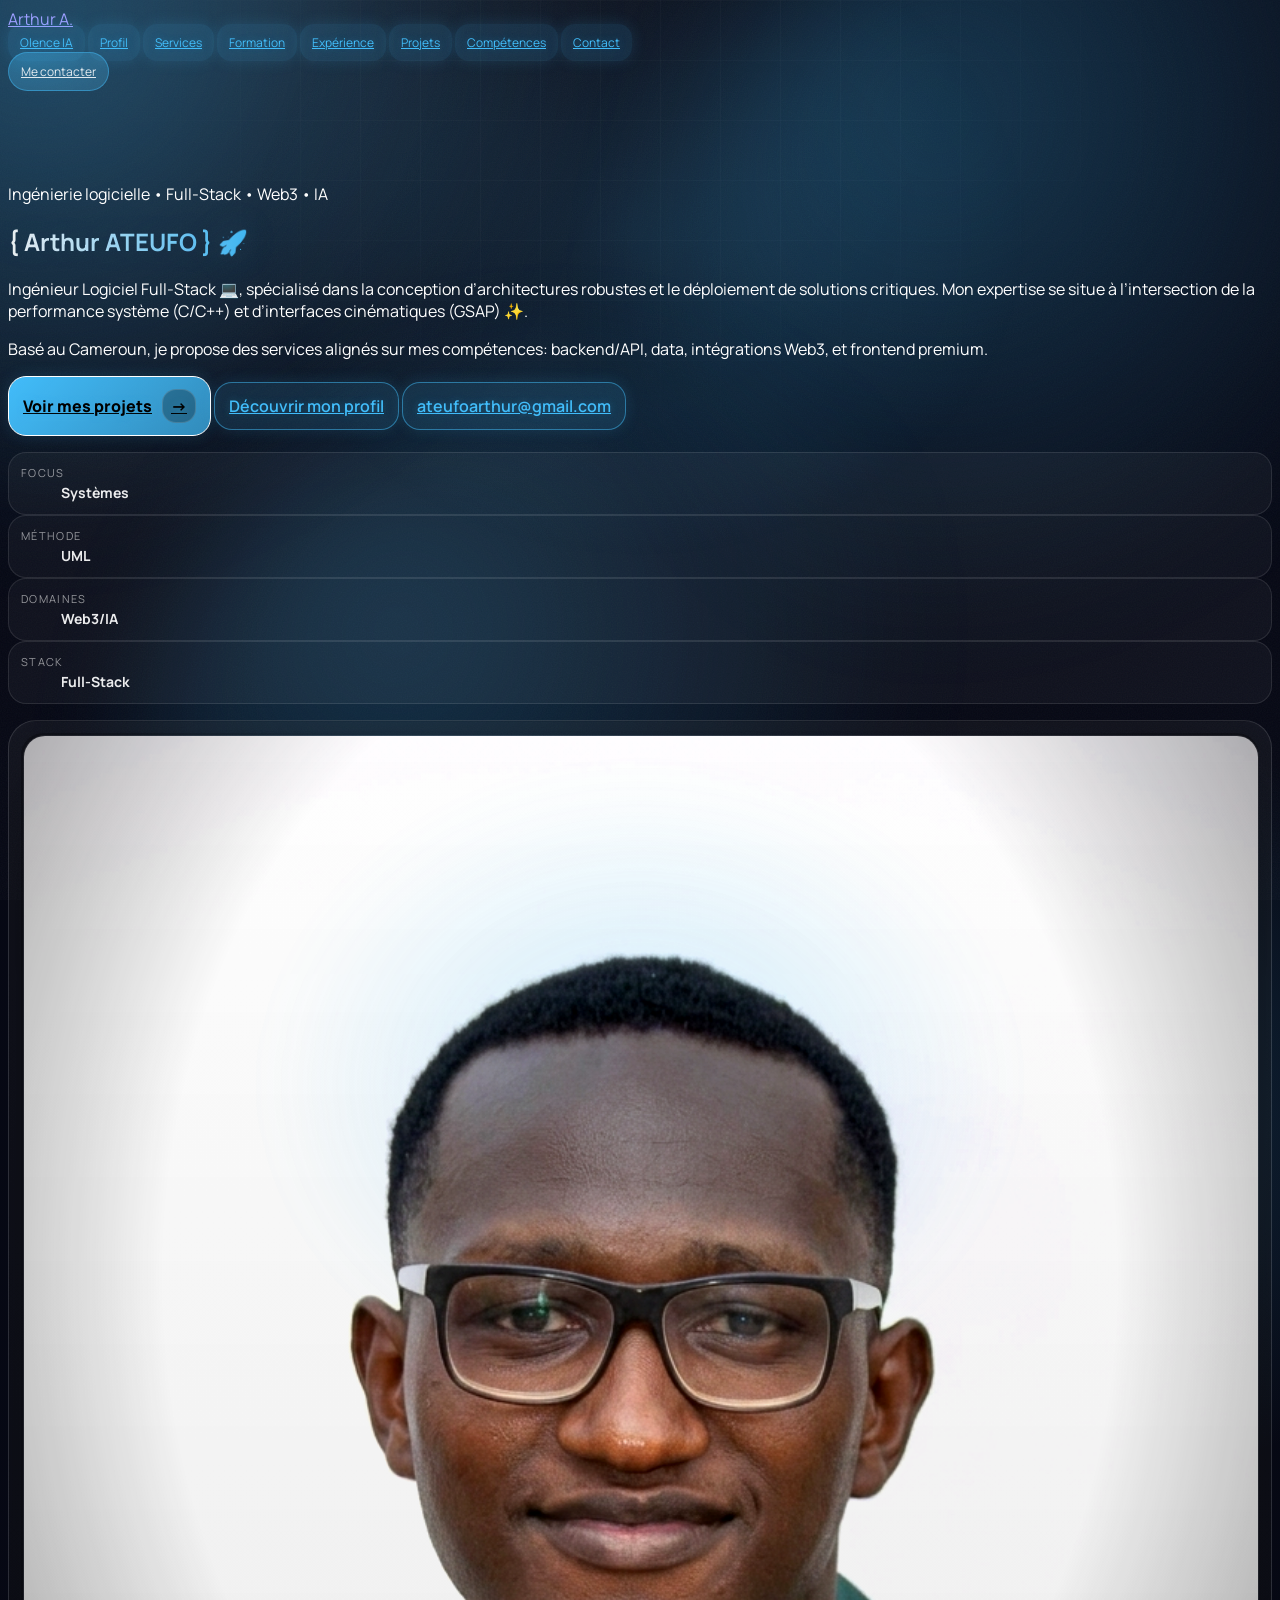
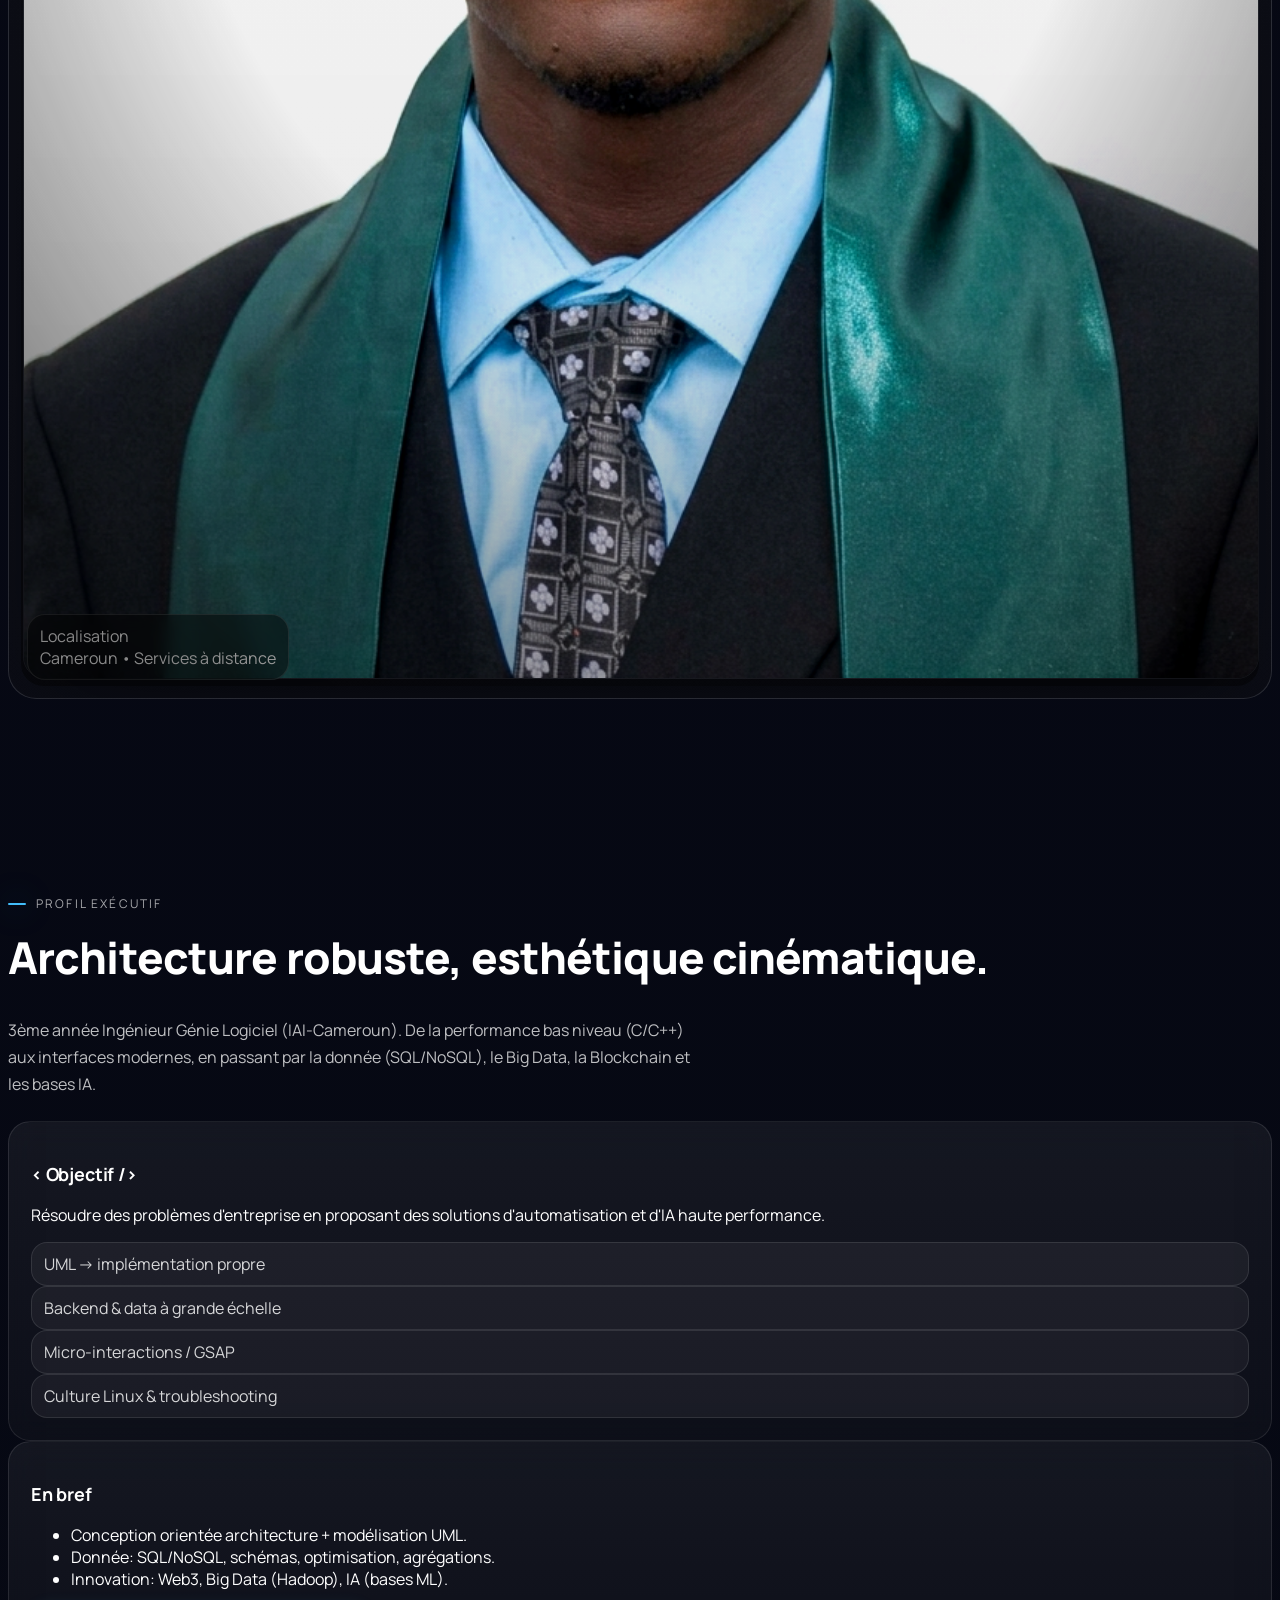
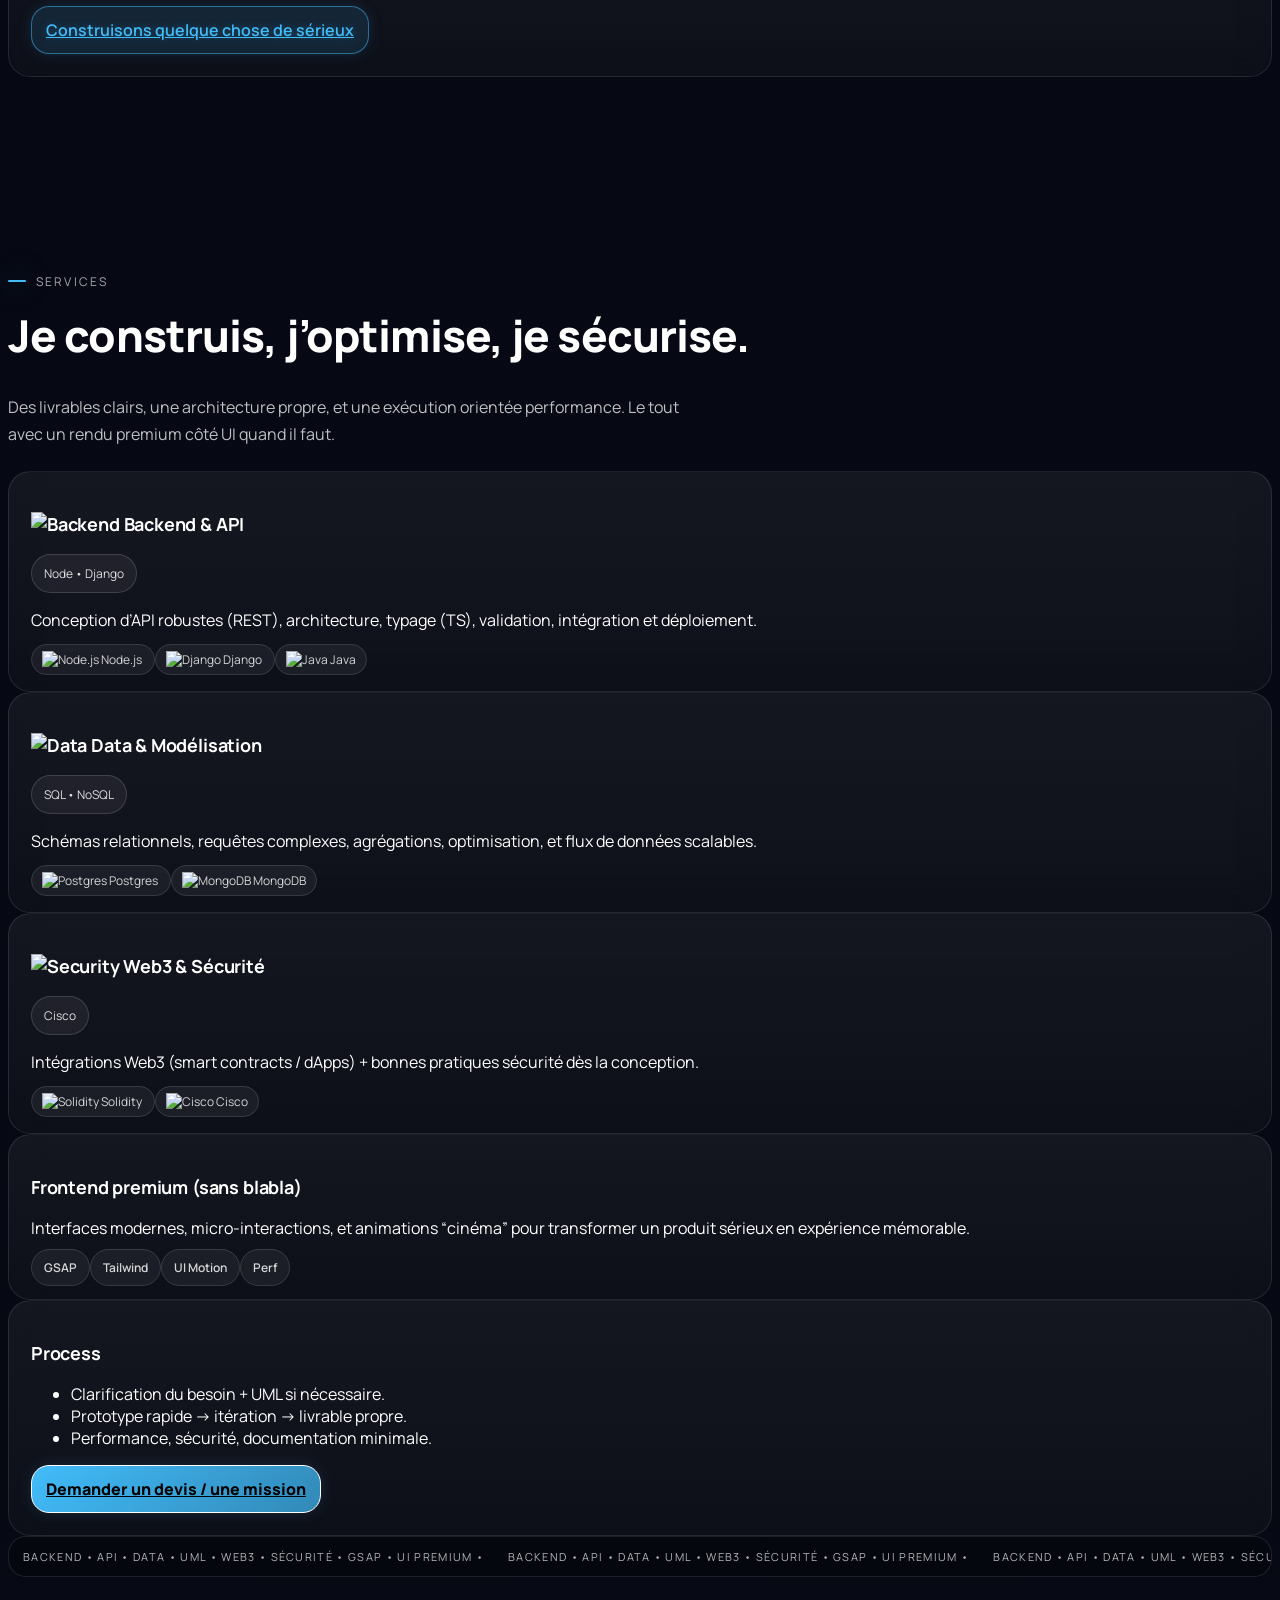
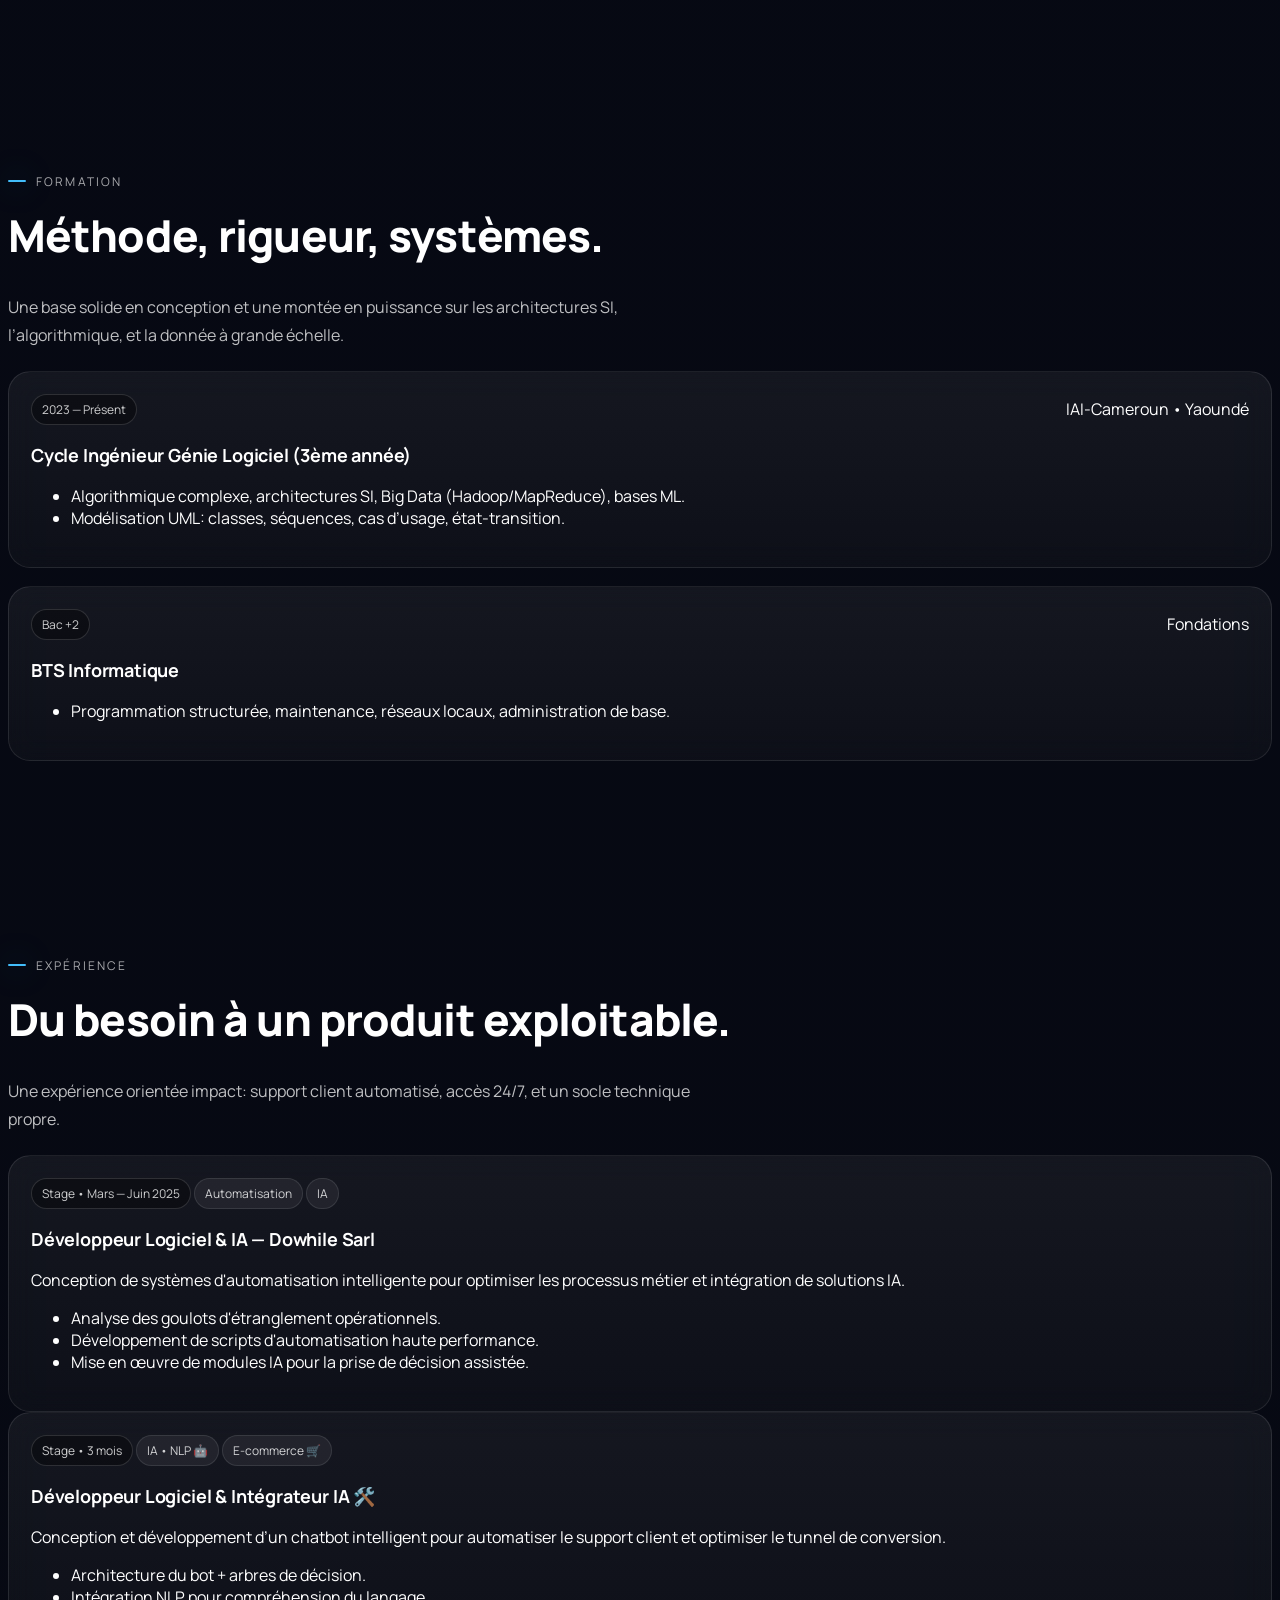
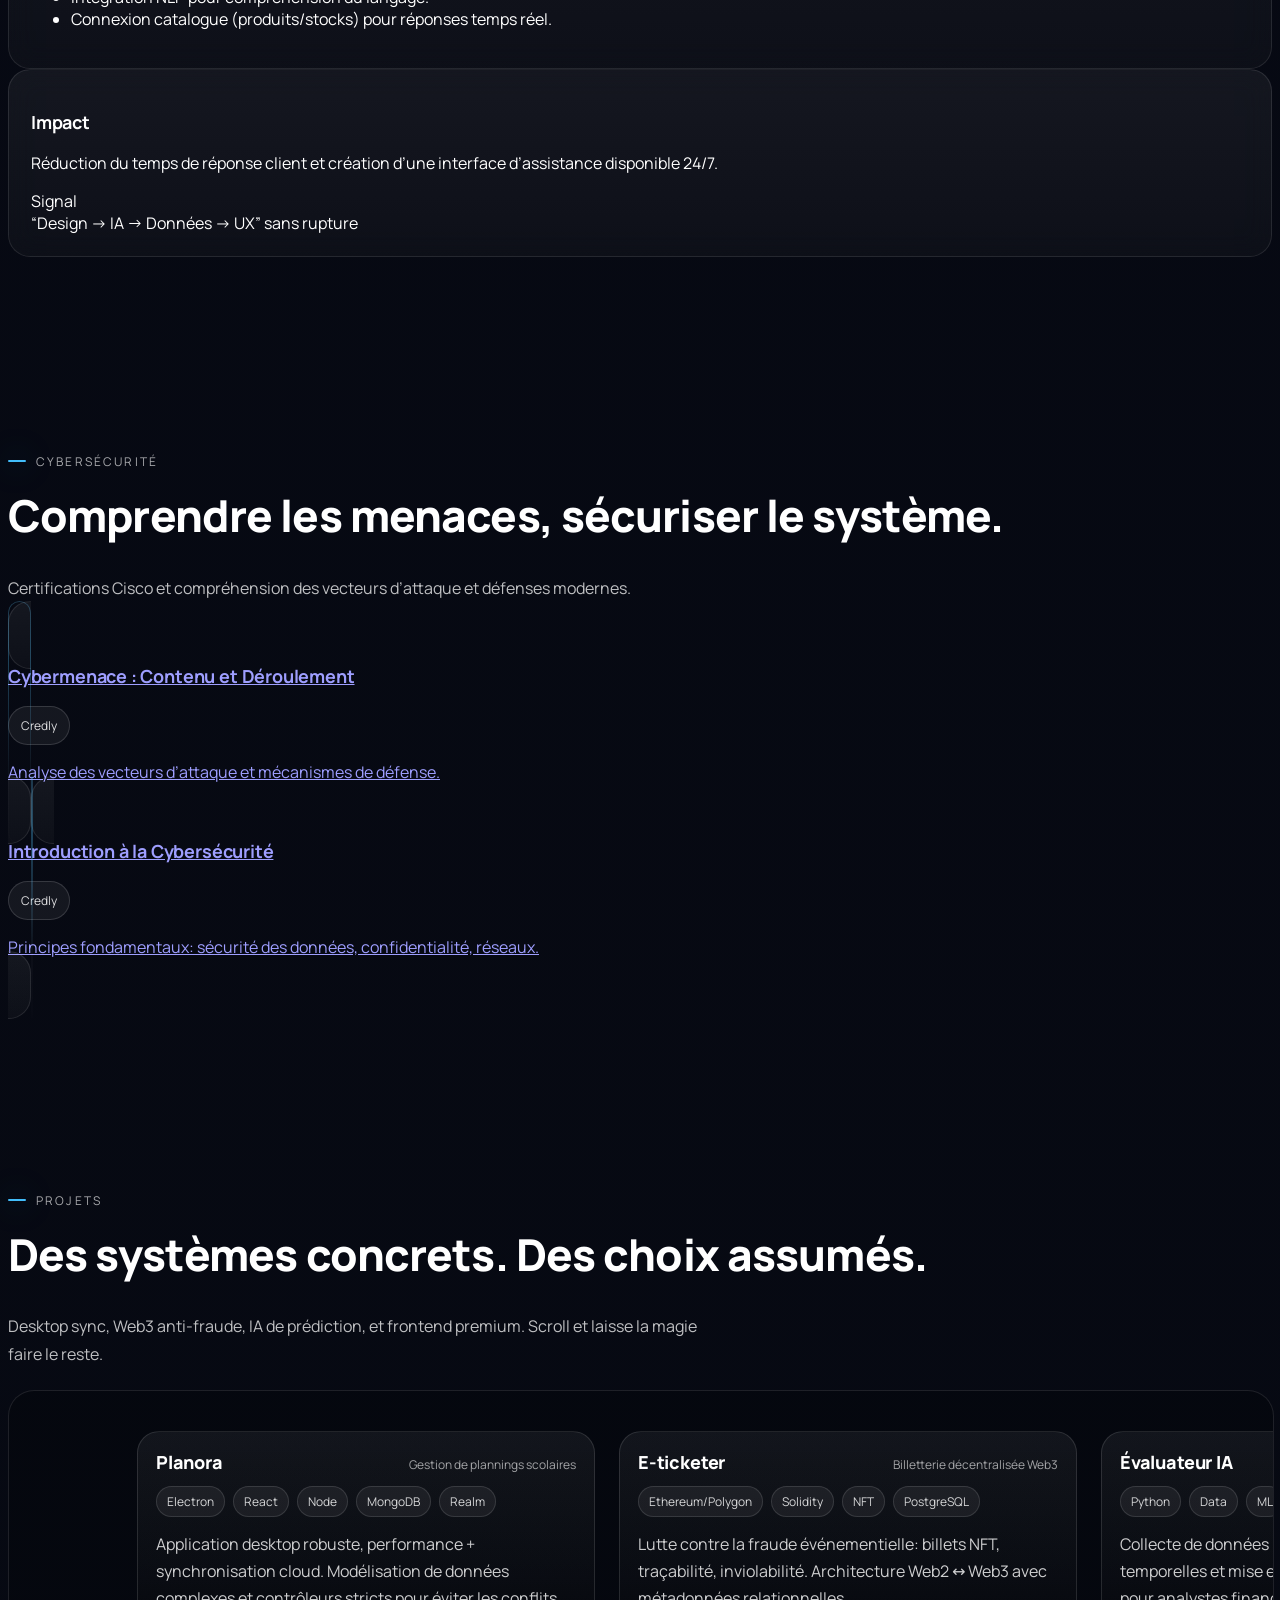
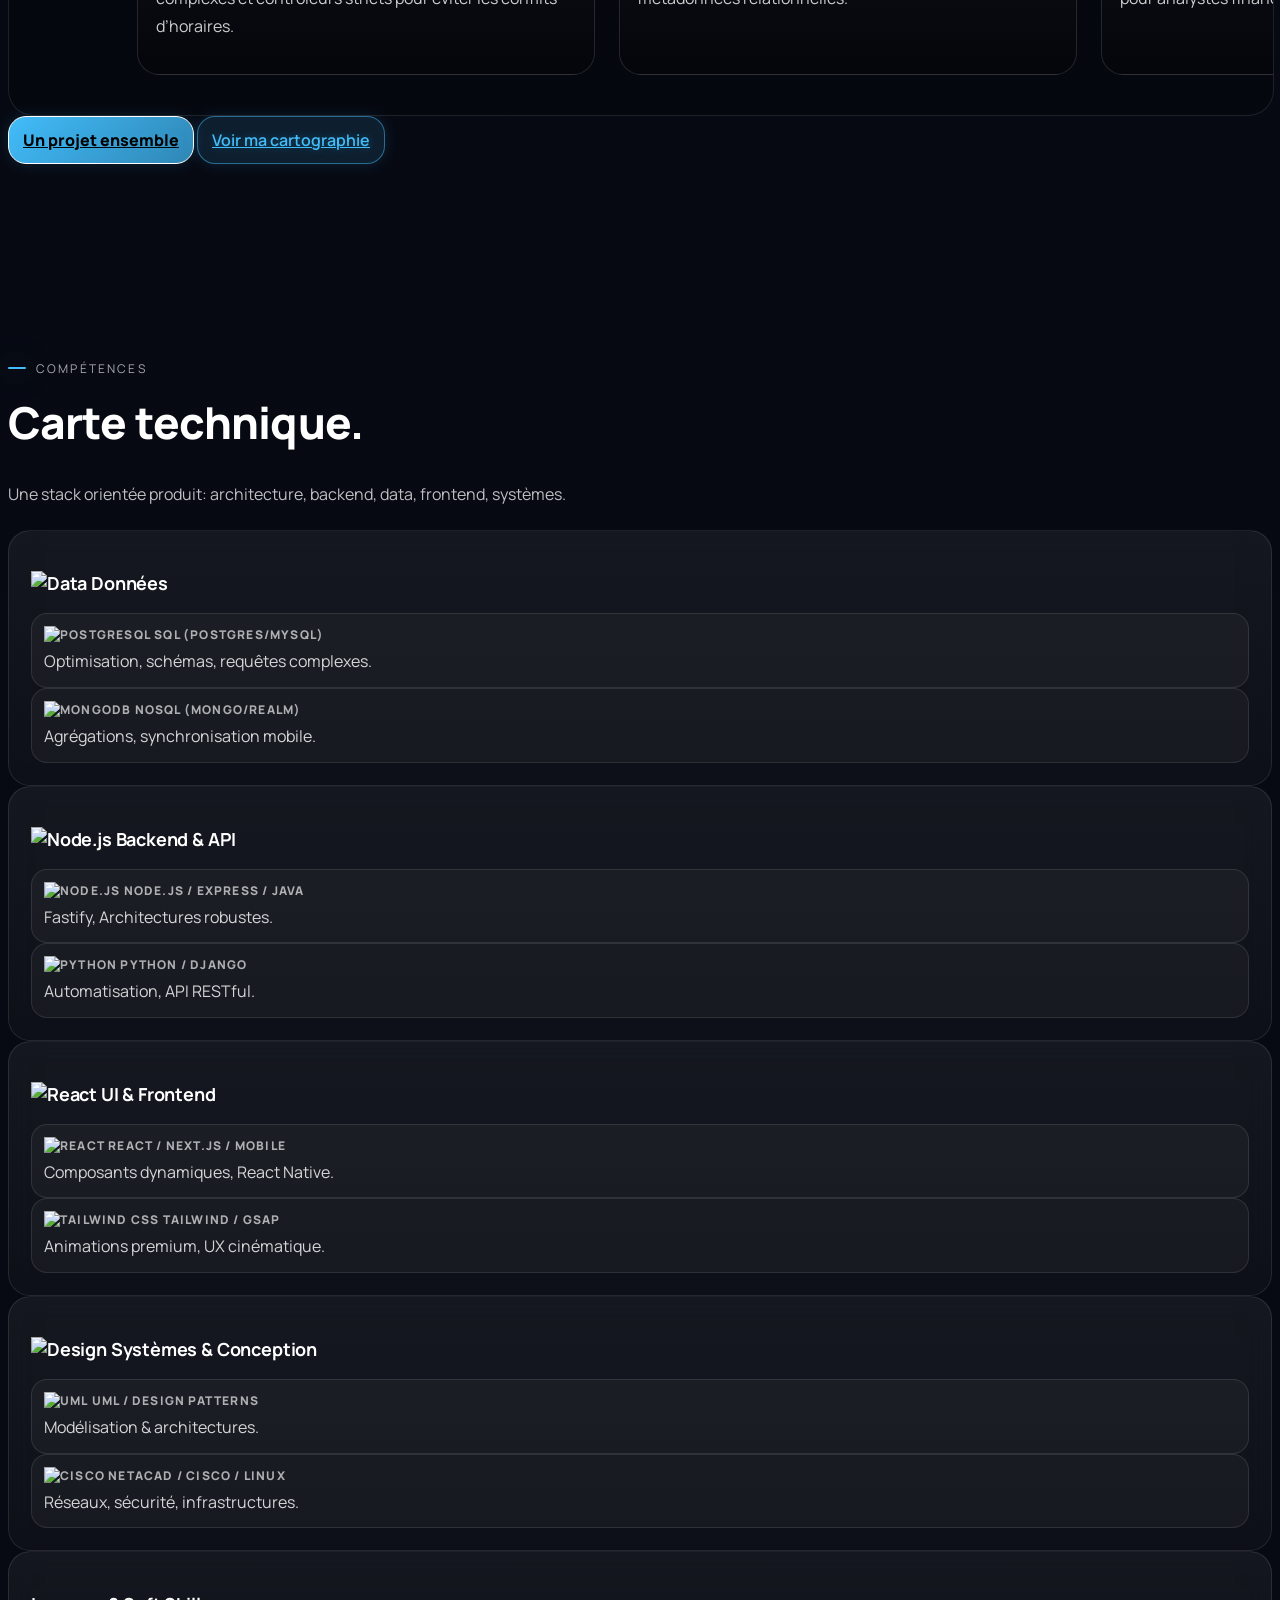
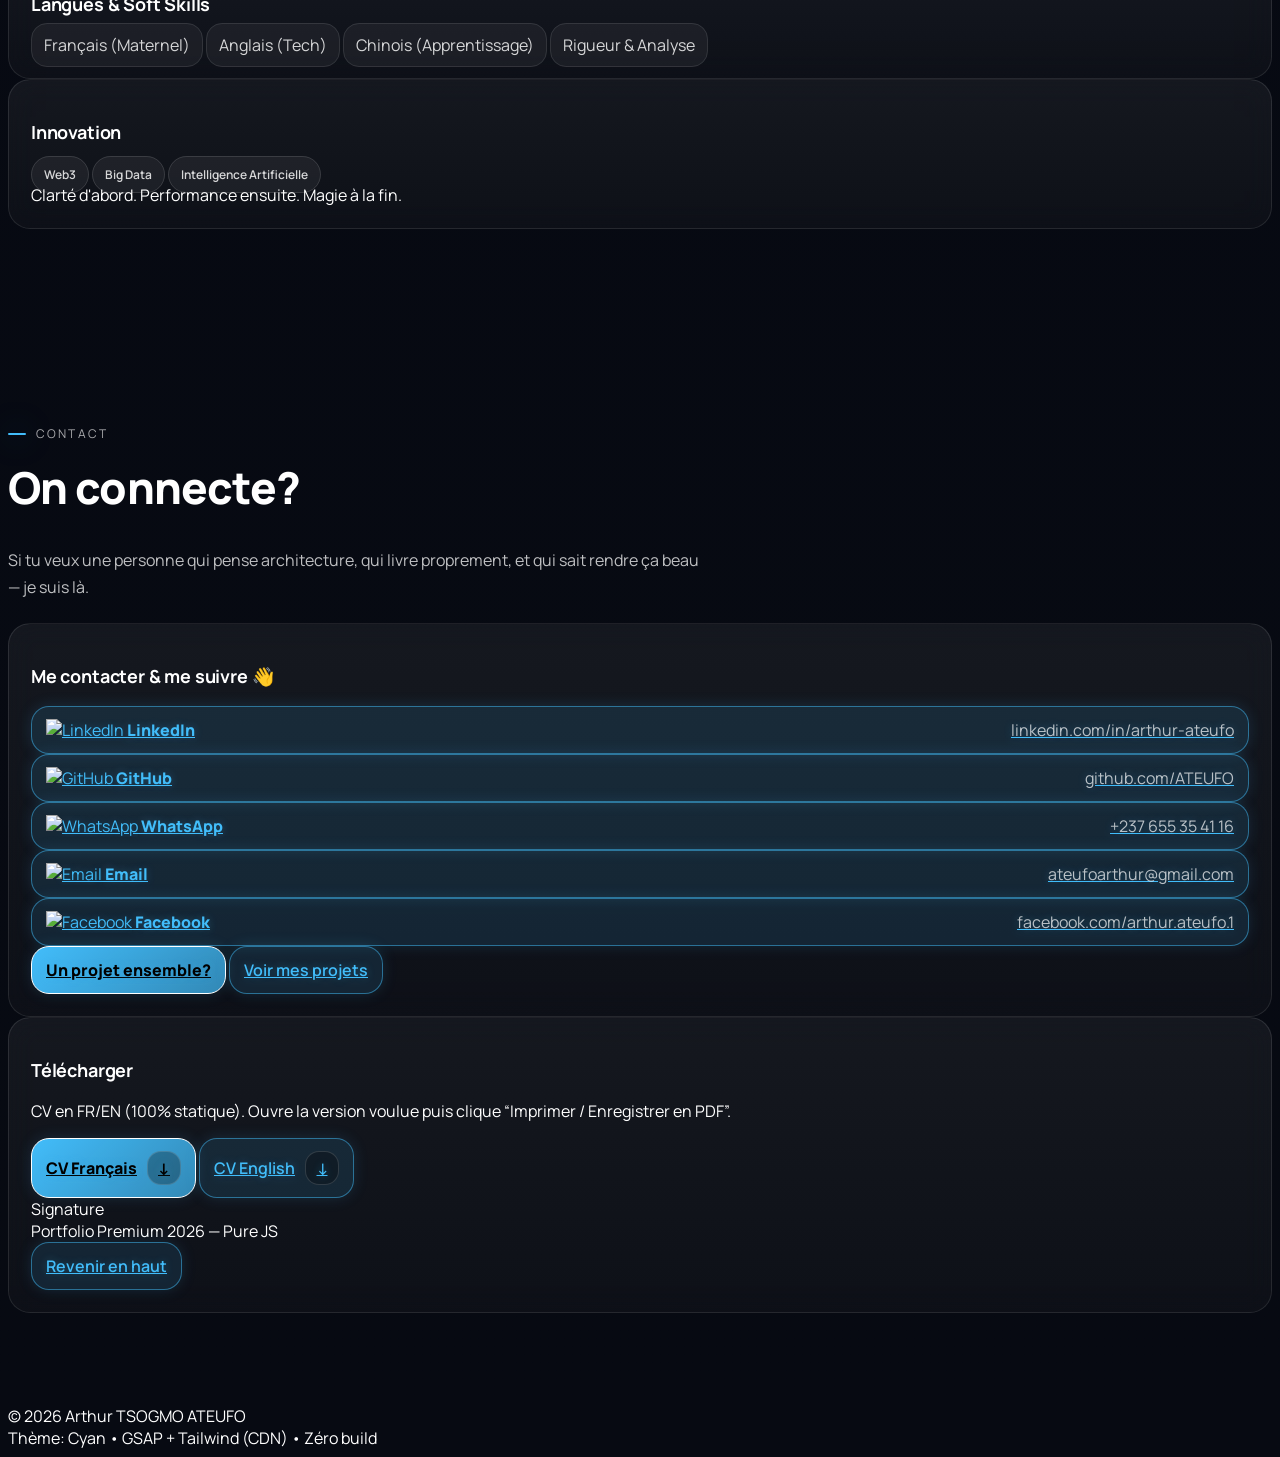
==== src/html/portfolio.html @ d23bfea3 "feat: implement Olenceia project page with GSAP animations, custom styling, and new assets" ====
<!doctype html>
<html lang="fr">

<head>
  <meta charset="UTF-8" />
  <meta name="viewport" content="width=device-width, initial-scale=1.0" />
  <meta name="color-scheme" content="dark" />
  <title>Arthur ATEUFO — Portfolio 2026</title>
  <meta name="description"
    content="Portfolio d'Arthur TSOGMO ATEUFO — Ingénieur Génie Logiciel (IAI), Full‑Stack. UML, Big Data, Web3, IA. Projets: Planora, E‑ticketer, Évaluateur IA." />

  <link rel="icon" href="../../assets/favicon.ico" type="image/x-icon" />
  <link rel="apple-touch-icon" href="../../assets/favicon.ico" />

  <link rel="preconnect" href="https://fonts.googleapis.com" />
  <link rel="preconnect" href="https://fonts.gstatic.com" crossorigin />
  <link href="https://fonts.googleapis.com/css2?family=Manrope:wght@300;400;500;600;700;800&display=swap"
    rel="stylesheet" />

  <script src="https://cdn.tailwindcss.com"></script>
  <script>
    tailwind.config = {
      theme: {
        extend: {
          fontFamily: { sans: ["Manrope", "ui-sans-serif", "system-ui"] },
        },
      },
    };
  </script>

  <link rel="stylesheet" href="../styles/main.css" />
</head>

<body class="min-h-screen bg-[#070A12] text-white antialiased">
  <a class="skip-link" href="#contenu">Aller au contenu</a>

  <div id="bg" aria-hidden="true">
    <div class="bg-grid"></div>
    <div class="bg-noise"></div>
    <div class="bg-blobs">
      <div class="blob blob-a"></div>
      <div class="blob blob-b"></div>
      <div class="blob blob-c"></div>
    </div>
    <div class="spotlight" id="spotlight"></div>
  </div>

  <header class="fixed top-0 left-0 right-0 z-50">
    <div class="mx-auto max-w-6xl px-4">
      <div class="mt-4 rounded-2xl border border-white/10 bg-black/30 backdrop-blur-xl">
        <div class="flex items-center justify-between px-4 py-3">
          <a href="#hero"
            class="flex items-center gap-3 rounded-xl px-2 py-2 focus:outline-none focus:ring-2 focus:ring-white/40">
            <span
              class="h-2 w-2 rounded-full bg-[hsl(var(--theme-hsl))] shadow-[0_0_30px_hsl(var(--theme-hsl)/0.65)]"></span>
            <span class="text-sm font-semibold tracking-wide">Arthur A.</span>
          </a>

          <nav class="hidden items-center gap-1 md:flex" aria-label="Navigation">
            <a class="nav-link" href="../../index.html">Olence IA</a>
            <a class="nav-link" href="#profil">Profil</a>
            <a class="nav-link" href="#services">Services</a>
            <a class="nav-link" href="#formation">Formation</a>
            <a class="nav-link" href="#experience">Expérience</a>
            <a class="nav-link" href="#projets">Projets</a>
            <a class="nav-link" href="#competences">Compétences</a>
            <a class="nav-link" href="#contact">Contact</a>
          </nav>

          <div class="flex items-center gap-2">
            <a class="chip chip-primary" href="#contact">Me contacter</a>
          </div>
        </div>
      </div>
    </div>
  </header>

  <main id="contenu" class="relative">
    <!-- HERO -->
    <section id="hero" class="section pt-36 md:pt-44" data-theme="200 95% 62%" data-theme-name="Cyan">
      <div class="mx-auto max-w-6xl px-4">
        <div class="grid gap-10 md:grid-cols-12 md:items-center">
          <div class="md:col-span-7">
            <div
              class="inline-flex items-center gap-2 rounded-full border border-white/10 bg-white/5 px-3 py-1 text-xs text-white/80">
              <span class="inline-block h-1.5 w-1.5 rounded-full bg-[hsl(var(--theme-hsl))]"></span>
              Ingénierie logicielle • Full‑Stack • Web3 • IA
            </div>

            <h1 class="mt-5 text-balance text-4xl font-extrabold leading-[1.05] md:text-6xl">
              <span class="gradient-text">{ Arthur ATEUFO } 🚀</span>
            </h1>
            <p class="mt-5 max-w-xl text-pretty text-base leading-relaxed text-white/80 md:text-lg">
              Ingénieur Logiciel Full‑Stack 💻, spécialisé dans la conception d’architectures robustes et le déploiement
              de solutions critiques. Mon expertise se situe à l’intersection de la performance système (C/C++) et
              d’interfaces cinématiques (GSAP) ✨.
            </p>
            <p class="mt-4 max-w-xl text-pretty text-sm leading-relaxed text-white/70 md:text-base">
              Basé au <span class="text-white">Cameroun</span>, je propose des services alignés sur mes compétences:
              backend/API, data, intégrations Web3, et frontend premium.
            </p>

            <div class="mt-7 flex flex-wrap items-center gap-3">
              <a class="btn btn-primary" href="#projets">
                Voir mes projets
                <span aria-hidden="true" class="btn-icon">→</span>
              </a>
              <a class="btn" href="#profil">Découvrir mon profil</a>
              <a class="btn btn-ghost" href="mailto:ateufoarthur@gmail.com">ateufoarthur@gmail.com</a>
            </div>

            <dl class="mt-10 grid grid-cols-2 gap-4 sm:grid-cols-4">
              <div class="stat">
                <dt class="stat-k">Focus</dt>
                <dd class="stat-v">Systèmes</dd>
              </div>
              <div class="stat">
                <dt class="stat-k">Méthode</dt>
                <dd class="stat-v">UML</dd>
              </div>
              <div class="stat">
                <dt class="stat-k">Domaines</dt>
                <dd class="stat-v">Web3/IA</dd>
              </div>
              <div class="stat">
                <dt class="stat-k">Stack</dt>
                <dd class="stat-v">Full‑Stack</dd>
              </div>
            </dl>
          </div>

          <div class="md:col-span-5">
            <div class="portrait-frame">
              <div class="portrait-glow" aria-hidden="true"></div>
              <img id="portrait" class="portrait portrait-cut" src="../../assets/Profile%20Ateufo%20Arthur.png"
                alt="Photo de Arthur ATEUFO" loading="eager" />
              <div class="portrait-badge">
                <div class="text-xs text-white/70">Localisation</div>
                <div class="text-sm font-semibold">Cameroun • Services à distance</div>
              </div>
            </div>
          </div>
        </div>
      </div>
    </section>

    <!-- PROFIL -->
    <section id="profil" class="section" data-theme="282 88% 64%" data-theme-name="Violet">
      <div class="mx-auto max-w-6xl px-4">
        <div class="section-head">
          <p class="eyebrow">Profil exécutif</p>
          <h2 class="h2">Architecture robuste, esthétique cinématique.</h2>
          <p class="lead">
            3ème année Ingénieur Génie Logiciel (IAI‑Cameroun). De la performance bas niveau (C/C++) aux interfaces
            modernes, en passant par la donnée (SQL/NoSQL), le Big Data, la Blockchain et les bases IA.
          </p>
        </div>

        <div class="grid gap-6 md:grid-cols-12">
          <div class="card md:col-span-7">
            <h3 class="h3"><span class="text-[hsl(var(--theme-hsl))]">&lt;</span> Objectif <span
                class="text-[hsl(var(--theme-hsl))]">/&gt;</span></h3>
            <p class="text-white/80">
              Résoudre des problèmes d'entreprise en proposant des solutions d'automatisation et d'IA haute performance.
            </p>
            <div class="mt-6 grid gap-3 sm:grid-cols-2">
              <div class="pill">UML → implémentation propre</div>
              <div class="pill">Backend & data à grande échelle</div>
              <div class="pill">Micro‑interactions / GSAP</div>
              <div class="pill">Culture Linux & troubleshooting</div>
            </div>
          </div>

          <div class="card md:col-span-5">
            <h3 class="h3">En bref</h3>
            <ul class="mt-3 space-y-3 text-white/80">
              <li class="flex gap-3">
                <span class="dot"></span>
                <span>Conception orientée architecture + modélisation UML.</span>
              </li>
              <li class="flex gap-3">
                <span class="dot"></span>
                <span>Donnée: SQL/NoSQL, schémas, optimisation, agrégations.</span>
              </li>
              <li class="flex gap-3">
                <span class="dot"></span>
                <span>Innovation: Web3, Big Data (Hadoop), IA (bases ML).</span>
              </li>
            </ul>
            <div class="mt-6">
              <a class="btn btn-ghost w-full justify-center" href="#contact">Construisons quelque chose de sérieux</a>
            </div>
          </div>
        </div>
      </div>
    </section>

    <!-- SERVICES -->
    <section id="services" class="section" data-theme="14 92% 60%" data-theme-name="Sunrise">
      <div class="mx-auto max-w-6xl px-4">
        <div class="section-head">
          <p class="eyebrow">Services</p>
          <h2 class="h2">Je construis, j’optimise, je sécurise.</h2>
          <p class="lead">
            Des livrables clairs, une architecture propre, et une exécution orientée performance. Le tout avec un rendu
            premium côté UI quand il faut.
          </p>
        </div>

        <div class="grid gap-6 md:grid-cols-12">
          <article class="card md:col-span-4" data-reveal>
            <div class="flex items-center justify-between gap-3">
              <h3 class="h3 flex items-center gap-2">
                <img src="https://cdn.simpleicons.org/nodedotjs/68A063" class="w-6 h-6" alt="Backend">
                Backend & API
              </h3>
              <span class="chip">Node • Django</span>
            </div>
            <p class="mt-3 text-white/80">
              Conception d’API robustes (REST), architecture, typage (TS), validation, intégration et déploiement.
            </p>
            <div class="mt-5 flex flex-wrap gap-2">
              <span class="tag flex items-center gap-1">
                <img src="https://cdn.simpleicons.org/nodedotjs/339933" class="w-4 h-4" alt="Node.js">
                Node.js
              </span>
              <span class="tag flex items-center gap-1">
                <img src="https://cdn.simpleicons.org/django/092E20" class="w-4 h-4" alt="Django">
                Django
              </span>
              <span class="tag flex items-center gap-1">
                <img src="https://cdn.simpleicons.org/java/007396" class="w-4 h-4" alt="Java">
                Java
              </span>
            </div>
          </article>

          <article class="card md:col-span-4" data-reveal>
            <div class="flex items-center justify-between gap-3">
              <h3 class="h3 flex items-center gap-2">
                <img src="https://cdn.simpleicons.org/postgresql/336791" class="w-6 h-6" alt="Data">
                Data & Modélisation
              </h3>
              <span class="chip">SQL • NoSQL</span>
            </div>
            <p class="mt-3 text-white/80">
              Schémas relationnels, requêtes complexes, agrégations, optimisation, et flux de données scalables.
            </p>
            <div class="mt-5 flex flex-wrap gap-2">
              <span class="tag flex items-center gap-1">
                <img src="https://cdn.simpleicons.org/postgresql/336791" class="w-4 h-4" alt="Postgres">
                Postgres
              </span>
              <span class="tag flex items-center gap-1">
                <img src="https://cdn.simpleicons.org/mongodb/47A248" class="w-4 h-4" alt="MongoDB">
                MongoDB
              </span>
            </div>
          </article>

          <article class="card md:col-span-4" data-reveal>
            <div class="flex items-center justify-between gap-3">
              <h3 class="h3 flex items-center gap-2">
                <img src="https://cdn.simpleicons.org/solidity/049CA4" class="w-6 h-6" alt="Security">
                Web3 & Sécurité
              </h3>
              <span class="chip">Cisco</span>
            </div>
            <p class="mt-3 text-white/80">
              Intégrations Web3 (smart contracts / dApps) + bonnes pratiques sécurité dès la conception.
            </p>
            <div class="mt-5 flex flex-wrap gap-2">
              <span class="tag flex items-center gap-1">
                <img src="https://cdn.simpleicons.org/solidity/363636" class="w-4 h-4" alt="Solidity">
                Solidity
              </span>
              <span class="tag flex items-center gap-1">
                <img src="https://cdn.simpleicons.org/cisco/00BCEB" class="w-4 h-4" alt="Cisco">
                Cisco
              </span>
            </div>
          </article>
        </div>

        <div class="mt-6 grid gap-6 md:grid-cols-12">
          <article class="card md:col-span-7" data-reveal>
            <h3 class="h3">Frontend premium (sans blabla)</h3>
            <p class="mt-3 text-white/80">
              Interfaces modernes, micro‑interactions, et animations “cinéma” pour transformer un produit sérieux en
              expérience mémorable.
            </p>
            <div class="mt-5 flex flex-wrap gap-2">
              <span class="tag tag-lg">GSAP</span><span class="tag tag-lg">Tailwind</span><span class="tag tag-lg">UI
                Motion</span><span class="tag tag-lg">Perf</span>
            </div>
          </article>

          <aside class="card md:col-span-5" data-reveal>
            <h3 class="h3">Process</h3>
            <ul class="mt-4 space-y-3 text-white/80">
              <li class="flex gap-3"><span class="dot"></span><span>Clarification du besoin + UML si nécessaire.</span>
              </li>
              <li class="flex gap-3"><span class="dot"></span><span>Prototype rapide → itération → livrable
                  propre.</span></li>
              <li class="flex gap-3"><span class="dot"></span><span>Performance, sécurité, documentation
                  minimale.</span></li>
            </ul>
            <div class="mt-6">
              <a class="btn btn-primary w-full justify-center" href="#contact">Demander un devis / une mission</a>
            </div>
          </aside>
        </div>

        <div class="mt-8 marquee" aria-hidden="true">
          <div class="marquee-track">
            <span>Backend • API • Data • UML • Web3 • Sécurité • GSAP • UI Premium •</span>
            <span>Backend • API • Data • UML • Web3 • Sécurité • GSAP • UI Premium •</span>
            <span>Backend • API • Data • UML • Web3 • Sécurité • GSAP • UI Premium •</span>
          </div>
        </div>
      </div>
    </section>

    <!-- FORMATION -->
    <section id="formation" class="section" data-theme="152 78% 52%" data-theme-name="Emerald">
      <div class="mx-auto max-w-6xl px-4">
        <div class="section-head">
          <p class="eyebrow">Formation</p>
          <h2 class="h2">Méthode, rigueur, systèmes.</h2>
          <p class="lead">
            Une base solide en conception et une montée en puissance sur les architectures SI, l’algorithmique, et la
            donnée à grande échelle.
          </p>
        </div>

        <div class="timeline">
          <article class="timeline-item card" data-reveal>
            <div class="timeline-meta">
              <span class="badge">2023 — Présent</span>
              <span class="text-sm text-white/60">IAI‑Cameroun • Yaoundé</span>
            </div>
            <h3 class="h3">Cycle Ingénieur Génie Logiciel (3ème année)</h3>
            <ul class="mt-3 list-disc pl-5 text-white/80">
              <li>Algorithmique complexe, architectures SI, Big Data (Hadoop/MapReduce), bases ML.</li>
              <li>Modélisation UML: classes, séquences, cas d’usage, état‑transition.</li>
            </ul>
          </article>

          <article class="timeline-item card" data-reveal>
            <div class="timeline-meta">
              <span class="badge">Bac +2</span>
              <span class="text-sm text-white/60">Fondations</span>
            </div>
            <h3 class="h3">BTS Informatique</h3>
            <ul class="mt-3 list-disc pl-5 text-white/80">
              <li>Programmation structurée, maintenance, réseaux locaux, administration de base.</li>
            </ul>
          </article>
        </div>
      </div>
    </section>

    <!-- EXPERIENCE -->
    <section id="experience" class="section" data-theme="28 92% 60%" data-theme-name="Amber">
      <div class="mx-auto max-w-6xl px-4">
        <div class="section-head">
          <p class="eyebrow">Expérience</p>
          <h2 class="h2">Du besoin à un produit exploitable.</h2>
          <p class="lead">
            Une expérience orientée impact: support client automatisé, accès 24/7, et un socle technique propre.
          </p>
        </div>

        <div class="grid gap-6 md:grid-cols-12">
          <article class="card md:col-span-7" data-reveal>
            <div class="flex flex-wrap items-center gap-2">
              <span class="badge">Stage • Mars — Juin 2025</span>
              <span class="badge badge-soft">Automatisation</span>
              <span class="badge badge-soft">IA</span>
            </div>
            <h3 class="mt-3 h3">Développeur Logiciel & IA — Dowhile Sarl</h3>
            <p class="mt-3 text-white/80">
              Conception de systèmes d'automatisation intelligente pour optimiser les processus métier et intégration de
              solutions IA.
            </p>
            <ul class="mt-5 space-y-3 text-white/80">
              <li class="flex gap-3"><span class="dot"></span><span>Analyse des goulots d'étranglement
                  opérationnels.</span></li>
              <li class="flex gap-3"><span class="dot"></span><span>Développement de scripts d'automatisation haute
                  performance.</span></li>
              <li class="flex gap-3">
                <span class="dot"></span><span>Mise en œuvre de modules IA pour la prise de décision assistée.</span>
              </li>
            </ul>
          </article>

          <article class="card md:col-span-7" data-reveal>
            <div class="flex flex-wrap items-center gap-2">
              <span class="badge">Stage • 3 mois</span>
              <span class="badge badge-soft">IA • NLP 🤖</span>
              <span class="badge badge-soft">E‑commerce 🛒</span>
            </div>
            <h3 class="mt-3 h3">Développeur Logiciel & Intégrateur IA 🛠️</h3>
            <p class="mt-3 text-white/80">
              Conception et développement d’un chatbot intelligent pour automatiser le support client et optimiser le
              tunnel de conversion.
            </p>
            <ul class="mt-5 space-y-3 text-white/80">
              <li class="flex gap-3"><span class="dot"></span><span>Architecture du bot + arbres de décision.</span>
              </li>
              <li class="flex gap-3"><span class="dot"></span><span>Intégration NLP pour compréhension du
                  langage.</span></li>
              <li class="flex gap-3">
                <span class="dot"></span><span>Connexion catalogue (produits/stocks) pour réponses temps réel.</span>
              </li>
            </ul>
          </article>

          <aside class="card md:col-span-5" data-reveal>
            <h3 class="h3">Impact</h3>
            <p class="mt-3 text-white/80">
              Réduction du temps de réponse client et création d’une interface d’assistance disponible 24/7.
            </p>
            <div class="mt-6 rounded-2xl border border-white/10 bg-white/5 p-4">
              <div class="text-xs text-white/60">Signal</div>
              <div class="mt-1 text-lg font-semibold">
                “Design → IA → Données → UX” sans rupture
              </div>
            </div>
          </aside>
        </div>
      </div>
    </section>

    <!-- CERTIFS -->
    <section id="certifs" class="section" data-theme="210 90% 60%" data-theme-name="Azure">
      <div class="mx-auto max-w-6xl px-4">
        <div class="section-head">
          <p class="eyebrow">Cybersécurité</p>
          <h2 class="h2">Comprendre les menaces, sécuriser le système.</h2>
          <p class="lead">Certifications Cisco et compréhension des vecteurs d’attaque et défenses modernes.</p>
        </div>

        <div class="grid gap-6 md:grid-cols-2">
          <a class="card hover-card" data-reveal
            href="https://www.credly.com/badges/fb862f0c-57e1-4fb9-b579-c6767eface9c" target="_blank" rel="noreferrer">
            <div class="flex items-center justify-between gap-3">
              <h3 class="h3">Cybermenace : Contenu et Déroulement</h3>
              <span class="chip">Credly</span>
            </div>
            <p class="mt-3 text-white/80">Analyse des vecteurs d’attaque et mécanismes de défense.</p>
          </a>

          <a class="card hover-card" data-reveal
            href="https://www.credly.com/badges/f0acf2a3-0e7a-46ac-b93b-5f75ee726764" target="_blank" rel="noreferrer">
            <div class="flex items-center justify-between gap-3">
              <h3 class="h3">Introduction à la Cybersécurité</h3>
              <span class="chip">Credly</span>
            </div>
            <p class="mt-3 text-white/80">Principes fondamentaux: sécurité des données, confidentialité, réseaux.</p>
          </a>
        </div>
      </div>
    </section>

    <!-- PROJETS -->
    <section id="projets" class="section" data-theme="332 92% 62%" data-theme-name="Fuchsia">
      <div class="mx-auto max-w-6xl px-4">
        <div class="section-head">
          <p class="eyebrow">Projets</p>
          <h2 class="h2">Des systèmes concrets. Des choix assumés.</h2>
          <p class="lead">
            Desktop sync, Web3 anti‑fraude, IA de prédiction, et frontend premium. Scroll et laisse la magie faire le
            reste.
          </p>
        </div>

        <div class="projects-rail" aria-label="Galerie projets">
          <!-- Horizontal progress bar -->
          <div
            class="absolute bottom-0 left-0 h-1 w-0 bg-[hsl(var(--theme-hsl))] shadow-[0_0_10px_hsl(var(--theme-hsl))] z-10"
            id="projectProgress"></div>

          <div class="projects-track" id="projectsTrack">
            <article class="project-card" data-reveal>
              <div class="project-top">
                <div class="project-title">Planora</div>
                <div class="project-sub">Gestion de plannings scolaires</div>
              </div>
              <div class="project-tags">
                <span class="tag">Electron</span><span class="tag">React</span><span class="tag">Node</span>
                <span class="tag">MongoDB</span><span class="tag">Realm</span>
              </div>
              <p class="project-body">
                Application desktop robuste, performance + synchronisation cloud. Modélisation de données complexes et
                contrôleurs stricts pour éviter les conflits d’horaires.
              </p>
            </article>

            <article class="project-card" data-reveal>
              <div class="project-top">
                <div class="project-title">E‑ticketer</div>
                <div class="project-sub">Billetterie décentralisée Web3</div>
              </div>
              <div class="project-tags">
                <span class="tag">Ethereum/Polygon</span><span class="tag">Solidity</span><span class="tag">NFT</span>
                <span class="tag">PostgreSQL</span>
              </div>
              <p class="project-body">
                Lutte contre la fraude événementielle: billets NFT, traçabilité, inviolabilité. Architecture Web2 ↔ Web3
                avec métadonnées relationnelles.
              </p>
            </article>

            <article class="project-card" data-reveal>
              <div class="project-top">
                <div class="project-title">Évaluateur IA</div>
                <div class="project-sub">Analyse & prédiction de devises</div>
              </div>
              <div class="project-tags">
                <span class="tag">Python</span><span class="tag">Data</span><span class="tag">ML</span>
              </div>
              <p class="project-body">
                Collecte de données historiques, traitement séries temporelles et mise en place d’algorithmes prédictifs
                pour analystes financiers.
              </p>
            </article>

            <article class="project-card project-card-highlight" data-reveal>
              <div class="project-top">
                <div class="project-title">Portfolio Premium 2026</div>
                <div class="project-sub">Ingénierie Frontend avancée</div>
              </div>
              <div class="project-tags">
                <span class="tag">GSAP</span><span class="tag">Magic UI</span><span class="tag">Tailwind</span>
                <span class="tag">Micro‑interactions</span>
              </div>
              <p class="project-body">
                Animations cinématiques (ScrollTrigger), micro‑interactions et architecture modulaire. (Ce site est la
                version “pure JS, zéro build”.)
              </p>
            </article>
          </div>
        </div>

        <div class="mt-8 flex flex-wrap items-center gap-3">
          <a class="btn btn-primary" href="#contact">Un projet ensemble</a>
          <a class="btn" href="#competences">Voir ma cartographie</a>
        </div>
      </div>
    </section>

    <!-- COMPETENCES -->
    <section id="competences" class="section" data-theme="120 84% 55%" data-theme-name="Green">
      <div class="mx-auto max-w-6xl px-4">
        <div class="section-head">
          <p class="eyebrow">Compétences</p>
          <h2 class="h2">Carte technique.</h2>
          <p class="lead">Une stack orientée produit: architecture, backend, data, frontend, systèmes.</p>
        </div>

        <div class="grid gap-6 md:grid-cols-12">
          <!-- DB -->
          <div class="card md:col-span-4" data-reveal>
            <h3 class="h3 flex items-center gap-2">
              <img src="https://cdn.simpleicons.org/postgresql/336791" class="w-6 h-6" alt="Data">
              Données
            </h3>
            <div class="mt-4 space-y-3">
              <div class="skill">
                <div class="skill-k flex items-center gap-1">
                  <img src="https://cdn.simpleicons.org/postgresql/4169E1" class="w-4 h-4" alt="PostgreSQL">
                  SQL (Postgres/MySQL)
                </div>
                <div class="skill-v">Optimisation, schémas, requêtes complexes.</div>
              </div>
              <div class="skill">
                <div class="skill-k flex items-center gap-1">
                  <img src="https://cdn.simpleicons.org/mongodb/47A248" class="w-4 h-4" alt="MongoDB">
                  NoSQL (Mongo/Realm)
                </div>
                <div class="skill-v">Agrégations, synchronisation mobile.</div>
              </div>
            </div>
          </div>

          <!-- Backend -->
          <div class="card md:col-span-4" data-reveal>
            <h3 class="h3 flex items-center gap-2">
              <img src="https://cdn.simpleicons.org/nodedotjs/339933" class="w-6 h-6" alt="Node.js">
              Backend & API
            </h3>
            <div class="mt-4 space-y-3">
              <div class="skill">
                <div class="skill-k flex items-center gap-1">
                  <img src="https://cdn.simpleicons.org/nodedotjs/68A063" class="w-3 h-3" alt="Node.js">
                  Node.js / Express / Java
                </div>
                <div class="skill-v">Fastify, Architectures robustes.</div>
              </div>
              <div class="skill">
                <div class="skill-k flex items-center gap-1">
                  <img src="https://cdn.simpleicons.org/python/3776AB" class="w-3 h-3" alt="Python">
                  Python / Django
                </div>
                <div class="skill-v">Automatisation, API RESTful.</div>
              </div>
            </div>
          </div>

          <!-- Frontend -->
          <div class="card md:col-span-4" data-reveal>
            <h3 class="h3 flex items-center gap-2">
              <img src="https://cdn.simpleicons.org/react/61DAFB" class="w-6 h-6" alt="React">
              UI & Frontend
            </h3>
            <div class="mt-4 space-y-3">
              <div class="skill">
                <div class="skill-k flex items-center gap-1">
                  <img src="https://cdn.simpleicons.org/react/61DAFB" class="w-3 h-3" alt="React">
                  React / Next.js / Mobile
                </div>
                <div class="skill-v">Composants dynamiques, React Native.</div>
              </div>
              <div class="skill">
                <div class="skill-k flex items-center gap-1">
                  <img src="https://cdn.simpleicons.org/tailwindcss/38B2AC" class="w-3 h-3" alt="Tailwind CSS">
                  Tailwind / GSAP
                </div>
                <div class="skill-v">Animations premium, UX cinématique.</div>
              </div>
            </div>
          </div>

          <!-- Concept/System -->
          <div class="card md:col-span-4" data-reveal>
            <h3 class="h3 flex items-center gap-2">
              <img src="https://cdn.simpleicons.org/diagramsdotnet/A9A9A9" class="w-6 h-6" alt="Design">
              Systèmes & Conception
            </h3>
            <div class="mt-4 space-y-3">
              <div class="skill">
                <div class="skill-k flex items-center gap-1">
                  <img src="https://cdn.simpleicons.org/diagramsdotnet/5DADE2" class="w-3 h-3" alt="UML">
                  UML / Design Patterns
                </div>
                <div class="skill-v">Modélisation & architectures.</div>
              </div>
              <div class="skill">
                <div class="skill-k flex items-center gap-1">
                  <img src="https://cdn.simpleicons.org/cisco/00BCEB" class="w-3 h-3" alt="Cisco">
                  Netacad / Cisco / Linux
                </div>
                <div class="skill-v">Réseaux, sécurité, infrastructures.</div>
              </div>
            </div>
          </div>

          <!-- Langues -->
          <div class="card md:col-span-4" data-reveal>
            <h3 class="h3">Langues & Soft Skills</h3>
            <div class="mt-4 flex flex-wrap gap-2">
              <span class="pill">Français (Maternel)</span>
              <span class="pill">Anglais (Tech)</span>
              <span class="pill">Chinois (Apprentissage)</span>
              <span class="pill">Rigueur & Analyse</span>
            </div>
          </div>

          <!-- Secteurs -->
          <div class="card md:col-span-4" data-reveal>
            <h3 class="h3">Innovation</h3>
            <div class="mt-4 flex flex-wrap gap-2">
              <span class="tag tag-lg">Web3</span>
              <span class="tag tag-lg">Big Data</span>
              <span class="tag tag-lg">Intelligence Artificielle</span>
            </div>
            <div class="mt-4 p-3 rounded-xl border border-white/5 bg-white/5 text-xs text-white/60">
              Clarté d'abord. Performance ensuite. Magie à la fin.
            </div>
          </div>
        </div>
      </div>
    </section>

    <!-- CONTACT -->
    <section id="contact" class="section pb-28" data-theme="196 92% 60%" data-theme-name="Sky">
      <div class="mx-auto max-w-6xl px-4">
        <div class="section-head">
          <p class="eyebrow">Contact</p>
          <h2 class="h2">On connecte?</h2>
          <p class="lead">
            Si tu veux une personne qui pense architecture, qui livre proprement, et qui sait rendre ça beau — je suis
            là.
          </p>
        </div>

        <div class="grid gap-6 md:grid-cols-12">
          <div class="card md:col-span-7" data-reveal>
            <h3 class="h3">Me contacter & me suivre 👋</h3>
            <div class="contact-grid grid gap-4 sm:grid-cols-2">
              <a class="contact" href="https://www.linkedin.com/in/arthur-ateufo-0923172a2" target="_blank"
                rel="noreferrer">
                <span class="flex items-center gap-3">
                  <img src="https://cdn-icons-png.flaticon.com/128/145/145807.png" class="w-5 h-5" alt="LinkedIn">
                  <span class="contact-k">LinkedIn</span>
                </span>
                <span class="contact-v text-xs opacity-60">linkedin.com/in/arthur-ateufo</span>
              </a>
              <a class="contact" href="https://www.github.com/ATEUFO" target="_blank" rel="noreferrer">
                <span class="flex items-center gap-3">
                  <img src="https://cdn.simpleicons.org/github/EEEEEE" class="w-5 h-5" alt="GitHub">
                  <span class="contact-k">GitHub</span>
                </span>
                <span class="contact-v text-xs opacity-60">github.com/ATEUFO</span>
              </a>
              <a class="contact" href="https://wa.me/237655354116" target="_blank" rel="noreferrer">
                <span class="flex items-center gap-3">
                  <img src="https://cdn.simpleicons.org/whatsapp/25D366" class="w-5 h-5" alt="WhatsApp">
                  <span class="contact-k">WhatsApp</span>
                </span>
                <span class="contact-v text-xs opacity-60">+237 655 35 41 16</span>
              </a>
              <a class="contact" href="mailto:ateufoarthur@gmail.com">
                <span class="flex items-center gap-3">
                  <img src="https://cdn.simpleicons.org/gmail/EA4335" class="w-5 h-5" alt="Email">
                  <span class="contact-k">Email</span>
                </span>
                <span class="contact-v text-xs opacity-60">ateufoarthur@gmail.com</span>
              </a>
              <a class="contact sm:col-span-2" href="https://www.facebook.com/arthur.ateufo.1" target="_blank"
                rel="noreferrer">
                <span class="flex items-center gap-3">
                  <img src="https://cdn.simpleicons.org/facebook/1877F2" class="w-5 h-5" alt="Facebook">
                  <span class="contact-k">Facebook</span>
                </span>
                <span class="contact-v text-xs opacity-60">facebook.com/arthur.ateufo.1</span>
              </a>
            </div>

            <div class="mt-6 flex flex-wrap items-center gap-3">
              <a class="btn btn-primary btn-pulsing" href="mailto:ateufoarthur@gmail.com">Un projet ensemble?</a>
              <a class="btn" href="#projets">Voir mes projets</a>
            </div>
          </div>

          <div class="card md:col-span-5" data-reveal>
            <h3 class="h3">Télécharger</h3>
            <p class="mt-3 text-white/80">
              CV en <span class="text-white">FR/EN</span> (100% statique). Ouvre la version voulue puis clique
              “Imprimer / Enregistrer en PDF”.
            </p>
            <div class="mt-5 grid gap-3 sm:grid-cols-2">
              <a class="btn btn-primary justify-center" href="./cv-fr.html" target="_blank" rel="noreferrer">
                CV Français
                <span aria-hidden="true" class="btn-icon">↓</span>
              </a>
              <a class="btn justify-center" href="./cv-en.html" target="_blank" rel="noreferrer">
                CV English
                <span aria-hidden="true" class="btn-icon">↓</span>
              </a>
            </div>
            <div class="mt-6 rounded-2xl border border-white/10 bg-white/5 p-4">
              <div class="text-xs text-white/60">Signature</div>
              <div class="mt-1 text-lg font-semibold">Portfolio Premium 2026 — Pure JS</div>
            </div>
            <div class="mt-6">
              <a class="btn btn-ghost w-full justify-center" href="#hero">Revenir en haut</a>
            </div>
          </div>
        </div>
      </div>
    </section>
  </main>

  <footer class="pb-10">
    <div class="mx-auto max-w-6xl px-4">
      <div
        class="flex flex-col gap-2 border-t border-white/10 pt-6 text-sm text-white/60 md:flex-row md:items-center md:justify-between">
        <div>© <span id="year"></span> Arthur TSOGMO ATEUFO</div>
        <div class="flex items-center gap-3">
          <span class="inline-flex items-center gap-2">
            <span class="h-2 w-2 rounded-full bg-[hsl(var(--theme-hsl))]"></span>
            <span id="themeLabel">Thème: Cyan</span>
          </span>
          <span class="hidden md:inline">•</span>
          <span class="hidden md:inline">GSAP + Tailwind (CDN) • Zéro build</span>
        </div>
      </div>
    </div>
  </footer>

  <script src="https://cdn.jsdelivr.net/npm/gsap@3.12.5/dist/gsap.min.js"></script>
  <script src="https://cdn.jsdelivr.net/npm/gsap@3.12.5/dist/ScrollTrigger.min.js"></script>
  <script src="../script/main.js"></script>
</body>

</html>
---- src/styles/main.css ----
/* Global theme variables driven by scroll */
:root {
  --theme-hsl: 200 95% 62%;
  --theme-name: Cyan;
  --bg-0: #070a12;
  --bg-1: #060814;
  --card: rgba(255, 255, 255, 0.06);
  --card-2: rgba(255, 255, 255, 0.08);
  --stroke: rgba(255, 255, 255, 0.10);
  --stroke-2: rgba(255, 255, 255, 0.14);
}

html {
  scroll-behavior: smooth;
}

body {
  font-family: Manrope, ui-sans-serif, system-ui, -apple-system, Segoe UI, Roboto, Arial, "Noto Sans", "Liberation Sans",
    sans-serif;
  background: radial-gradient(1200px 900px at 20% 0%, rgba(255, 255, 255, 0.06), transparent 60%),
    radial-gradient(1000px 700px at 80% 10%, hsl(var(--theme-hsl) / 0.18), transparent 55%),
    linear-gradient(180deg, var(--bg-1), var(--bg-0));
}

.skip-link {
  position: absolute;
  left: -999px;
  top: 10px;
  z-index: 100;
  padding: 10px 14px;
  border-radius: 12px;
  background: rgba(0, 0, 0, 0.8);
  border: 1px solid rgba(255, 255, 255, 0.18);
}
.skip-link:focus {
  left: 12px;
}

/* Background system */
#bg {
  pointer-events: none;
  position: fixed;
  inset: 0;
  z-index: -1;
}

.bg-grid {
  position: absolute;
  inset: 0;
  background-image: linear-gradient(to right, rgba(255, 255, 255, 0.06) 1px, transparent 1px),
    linear-gradient(to bottom, rgba(255, 255, 255, 0.06) 1px, transparent 1px);
  background-size: 60px 60px;
  mask-image: radial-gradient(800px 500px at 50% 10%, black 35%, transparent 70%);
  opacity: 0.35;
}

.bg-noise {
  position: absolute;
  inset: 0;
  opacity: 0.12;
  background-image: url("data:image/svg+xml,%3Csvg xmlns='http://www.w3.org/2000/svg' width='180' height='180'%3E%3Cfilter id='n'%3E%3CfeTurbulence type='fractalNoise' baseFrequency='.8' numOctaves='3' stitchTiles='stitch'/%3E%3C/filter%3E%3Crect width='180' height='180' filter='url(%23n)' opacity='.35'/%3E%3C/svg%3E");
  mix-blend-mode: overlay;
}

.bg-blobs {
  position: absolute;
  inset: 0;
  overflow: hidden;
}

.blob {
  position: absolute;
  width: min(70vmax, 920px);
  height: min(70vmax, 920px);
  border-radius: 999px;
  filter: blur(60px);
  opacity: 0.55;
  background: radial-gradient(circle at 30% 30%, hsl(var(--theme-hsl) / 0.65), transparent 60%);
  transform: translate3d(0, 0, 0);
}

.blob-a {
  left: -18vmax;
  top: -20vmax;
}
.blob-b {
  right: -22vmax;
  top: -12vmax;
  opacity: 0.4;
}
.blob-c {
  left: 10vmax;
  bottom: -28vmax;
  opacity: 0.35;
}

.spotlight {
  position: absolute;
  inset: -10%;
  background: radial-gradient(600px 500px at var(--mx, 50%) var(--my, 30%), hsl(var(--theme-hsl) / 0.16), transparent 65%);
  transition: background 120ms linear;
  opacity: 0.9;
}

/* Layout helpers */
.section {
  position: relative;
  padding: 92px 0;
}

.section-head {
  margin-bottom: 22px;
}

.eyebrow {
  display: inline-flex;
  align-items: center;
  gap: 10px;
  font-size: 12px;
  letter-spacing: 0.18em;
  text-transform: uppercase;
  color: rgba(255, 255, 255, 0.65);
}

.eyebrow::before {
  content: "";
  width: 18px;
  height: 2px;
  border-radius: 999px;
  background: hsl(var(--theme-hsl));
  box-shadow: 0 0 30px hsl(var(--theme-hsl) / 0.55);
}

.h2 {
  margin-top: 10px;
  font-size: clamp(28px, 4vw, 44px);
  font-weight: 800;
  letter-spacing: -0.02em;
  line-height: 1.05;
}

.h3 {
  font-size: 18px;
  font-weight: 700;
  letter-spacing: -0.01em;
}

.lead {
  margin-top: 14px;
  max-width: 70ch;
  color: rgba(255, 255, 255, 0.74);
  line-height: 1.7;
}

.gradient-text {
  background-image: linear-gradient(90deg, rgba(255, 255, 255, 0.92), hsl(var(--theme-hsl) / 0.95), rgba(255, 255, 255, 0.92));
  background-size: 200% 200%;
  -webkit-background-clip: text;
  background-clip: text;
  color: transparent;
  text-shadow: 0 0 40px hsl(var(--theme-hsl) / 0.18);
}

/* Magic UI-ish components */
.card {
  position: relative;
  border-radius: 22px;
  border: 1px solid var(--stroke);
  background: linear-gradient(180deg, var(--card), rgba(0, 0, 0, 0.15));
  padding: 22px;
  backdrop-filter: blur(14px);
  overflow: hidden;
}

.card::before {
  content: "";
  position: absolute;
  inset: -1px;
  border-radius: 22px;
  padding: 1px;
  background: radial-gradient(400px 220px at var(--hx, 30%) var(--hy, 20%), hsl(var(--theme-hsl) / 0.55), transparent 60%),
    linear-gradient(180deg, rgba(255, 255, 255, 0.14), rgba(255, 255, 255, 0.02));
  -webkit-mask: linear-gradient(#000 0 0) content-box, linear-gradient(#000 0 0);
  mask: linear-gradient(#000 0 0) content-box, linear-gradient(#000 0 0);
  -webkit-mask-composite: xor;
  mask-composite: exclude;
  opacity: 0.55;
  pointer-events: none;
}

.hover-card {
  transition: transform 240ms ease, border-color 240ms ease, background 240ms ease;
}

.hover-card:hover {
  transform: translateY(-2px);
  border-color: var(--stroke-2);
  background: linear-gradient(180deg, var(--card-2), rgba(0, 0, 0, 0.2));
}

.dot {
  margin-top: 0.35rem;
  width: 9px;
  height: 9px;
  border-radius: 999px;
  background: hsl(var(--theme-hsl));
  box-shadow: 0 0 22px hsl(var(--theme-hsl) / 0.55);
  flex: 0 0 auto;
}

.badge {
  display: inline-flex;
  align-items: center;
  gap: 8px;
  border-radius: 999px;
  border: 1px solid rgba(255, 255, 255, 0.14);
  background: rgba(0, 0, 0, 0.35);
  padding: 6px 10px;
  font-size: 12px;
  color: rgba(255, 255, 255, 0.8);
}

.badge-soft {
  border-color: rgba(255, 255, 255, 0.10);
  background: rgba(255, 255, 255, 0.06);
}

.pill {
  border-radius: 16px;
  border: 1px solid rgba(255, 255, 255, 0.10);
  background: rgba(255, 255, 255, 0.05);
  padding: 10px 12px;
  color: rgba(255, 255, 255, 0.82);
}

.chip {
  display: inline-flex;
  align-items: center;
  justify-content: center;
  border-radius: 999px;
  border: 1px solid rgba(255, 255, 255, 0.14);
  background: rgba(255, 255, 255, 0.06);
  padding: 10px 12px;
  font-size: 12px;
  color: rgba(255, 255, 255, 0.86);
  transition: transform 200ms ease, background 200ms ease, border-color 200ms ease;
}
.chip:hover {
  transform: translateY(-1px);
  border-color: rgba(255, 255, 255, 0.20);
}
.chip-primary {
  border-color: hsl(var(--theme-hsl) / 0.45);
  background: radial-gradient(240px 90px at 20% 20%, hsl(var(--theme-hsl) / 0.35), rgba(255, 255, 255, 0.06));
}

.nav-link {
  border-radius: 14px;
  padding: 10px 12px;
  font-size: 12px;
  color: rgba(255, 255, 255, 0.72);
  transition: background 200ms ease, color 200ms ease, transform 200ms ease;
}
.nav-link:hover {
  background: rgba(255, 255, 255, 0.06);
  color: rgba(255, 255, 255, 0.92);
  transform: translateY(-1px);
}
.nav-link.is-active {
  color: #ffffff;
  background: radial-gradient(260px 80px at 20% 30%, hsl(var(--theme-hsl) / 0.4), rgba(255, 255, 255, 0.1));
  border: 1px solid hsl(var(--theme-hsl) / 0.3);
  box-shadow: 0 4px 15px -5px hsl(var(--theme-hsl) / 0.3);
}

.btn {
  display: inline-flex;
  align-items: center;
  gap: 10px;
  border-radius: 18px;
  border: 1px solid rgba(255, 255, 255, 0.14);
  background: rgba(255, 255, 255, 0.06);
  padding: 12px 14px;
  font-weight: 600;
  color: rgba(255, 255, 255, 0.9);
  transition: transform 220ms ease, background 220ms ease, border-color 220ms ease;
}
.btn:hover {
  transform: translateY(-2px);
  border-color: rgba(255, 255, 255, 0.22);
  background: rgba(255, 255, 255, 0.09);
}
.btn:focus {
  outline: none;
  box-shadow: 0 0 0 3px rgba(255, 255, 255, 0.12);
}

.btn-primary {
  border-color: hsl(var(--theme-hsl) / 0.55);
  background: radial-gradient(220px 110px at 20% 20%, hsl(var(--theme-hsl) / 0.42), rgba(255, 255, 255, 0.06));
}

/* Button & Link specific styles */
a.btn, a.nav-link, a.contact {
  --btn-bg: hsl(var(--theme-hsl) / 0.12);
  --btn-border: hsl(var(--theme-hsl) / 0.5);
  --btn-text: hsl(var(--theme-hsl));
  background: var(--btn-bg);
  border-color: var(--btn-border);
  color: var(--btn-text);
  box-shadow: 0 0 15px hsl(var(--theme-hsl) / 0.15);
  text-shadow: 0 0 8px hsl(var(--theme-hsl) / 0.3);
}

a.btn-primary {
  --btn-bg: linear-gradient(135deg, hsl(var(--theme-hsl)), hsl(var(--theme-hsl) / 0.7));
  --btn-text: #000;
  font-weight: 800;
  border-color: white;
}

.nav-link.is-active {
  color: #fff !important;
  background: hsl(var(--theme-hsl) / 0.3) !important;
  border-color: hsl(var(--theme-hsl) / 0.6) !important;
  box-shadow: 0 0 20px hsl(var(--theme-hsl) / 0.2);
  transform: translateY(-1px);
}

/* Constant excitation class if needed via GSAP, 
   but we also have the hover one */
.is-exciting {
  animation: exciting 1s infinite ease-in-out;
}

@keyframes exciting {
  0%, 100% { transform: scale(1); filter: brightness(1); }
  50% { transform: scale(1.04); filter: brightness(1.2); }
}

.btn-ghost {
  background: rgba(0, 0, 0, 0.25);
}

/* Excitation animation */
.btn:hover .btn-icon,
.btn:hover {
  animation: excite 0.4s cubic-bezier(0.36, 0.07, 0.19, 0.97) both;
}

@keyframes excite {
  10%, 90% { transform: translate3d(-1px, -2px, 0) scale(1.02); }
  20%, 80% { transform: translate3d(2px, -2px, 0) scale(1.02); }
  30%, 50%, 70% { transform: translate3d(-3px, -2px, 0) scale(1.02); }
  40%, 60% { transform: translate3d(3px, -2px, 0) scale(1.02); }
}

.btn-icon {
  display: inline-flex;
  width: 32px;
  height: 32px;
  align-items: center;
  justify-content: center;
  border-radius: 14px;
  border: 1px solid rgba(255, 255, 255, 0.14);
  background: rgba(0, 0, 0, 0.28);
}

.stat {
  border-radius: 18px;
  border: 1px solid rgba(255, 255, 255, 0.10);
  background: rgba(255, 255, 255, 0.04);
  padding: 12px 12px;
}
.stat-k {
  font-size: 11px;
  letter-spacing: 0.12em;
  text-transform: uppercase;
  color: rgba(255, 255, 255, 0.55);
}
.stat-v {
  margin-top: 3px;
  font-size: 14px;
  font-weight: 700;
  color: rgba(255, 255, 255, 0.92);
}

/* Portrait */
.portrait-frame {
  position: relative;
  border-radius: 28px;
  border: 1px solid rgba(255, 255, 255, 0.12);
  background: linear-gradient(180deg, rgba(255, 255, 255, 0.05), rgba(0, 0, 0, 0.2));
  padding: 14px;
  overflow: hidden;
  transform: translate3d(0, 0, 0);
}

.portrait-glow {
  position: absolute;
  inset: -40%;
  background: radial-gradient(600px 500px at 50% 35%, hsl(var(--theme-hsl) / 0.36), transparent 62%);
  filter: blur(30px);
  opacity: 0.7;
}

.portrait {
  position: relative;
  width: 100%;
  aspect-ratio: 4 / 5;
  object-fit: cover;
  border-radius: 22px;
  border: 1px solid rgba(255, 255, 255, 0.10);
  box-shadow: 0 30px 120px rgba(0, 0, 0, 0.55);
}

.portrait-cut {
  /* Best-effort background removal for white backdrop (pure CSS). */
  mix-blend-mode: multiply;
  filter: contrast(1.08) saturate(1.08) brightness(1.02);
}

.portrait-frame {
  isolation: isolate;
}

.portrait-frame::after {
  content: "";
  position: absolute;
  inset: 12px;
  border-radius: 22px;
  pointer-events: none;
  /* Soft vignette to hide white edges */
  background: radial-gradient(70% 75% at 50% 35%, transparent 55%, rgba(0, 0, 0, 0.55) 100%);
  mix-blend-mode: multiply;
  opacity: 0.85;
}

/* Infinite life: marquee + subtle shimmers */
.marquee {
  border-radius: 18px;
  border: 1px solid rgba(255, 255, 255, 0.10);
  background: rgba(0, 0, 0, 0.22);
  overflow: hidden;
}
.marquee-track {
  display: flex;
  gap: 24px;
  padding: 12px 14px;
  white-space: nowrap;
  color: rgba(255, 255, 255, 0.70);
  letter-spacing: 0.12em;
  text-transform: uppercase;
  font-size: 11px;
  animation: marquee 18s linear infinite;
}
@keyframes marquee {
  from {
    transform: translateX(0);
  }
  to {
    transform: translateX(-33.333%);
  }
}

.card,
.project-card,
.portrait-frame {
  background-size: 200% 200%;
}

html[data-fx="on"] .card::before,
html[data-fx="on"] .project-card::before {
  animation: sheen 6s ease-in-out infinite;
}
@keyframes sheen {
  0% {
    opacity: 0.35;
    filter: blur(0px);
  }
  50% {
    opacity: 0.75;
    filter: blur(0.5px);
  }
  100% {
    opacity: 0.35;
    filter: blur(0px);
  }
}

.portrait-badge {
  position: absolute;
  left: 18px;
  bottom: 18px;
  border-radius: 18px;
  border: 1px solid rgba(255, 255, 255, 0.14);
  background: rgba(0, 0, 0, 0.45);
  backdrop-filter: blur(10px);
  padding: 10px 12px;
}

/* Timeline */
.timeline {
  display: grid;
  gap: 18px;
}
.timeline-item {
  position: relative;
}
.timeline-meta {
  display: flex;
  flex-wrap: wrap;
  align-items: center;
  justify-content: space-between;
  gap: 10px;
}

/* Projects horizontal rail */
.projects-rail {
  position: relative;
  border-radius: 26px;
  border: 1px solid rgba(255, 255, 255, 0.10);
  background: rgba(0, 0, 0, 0.18);
  overflow: hidden;
  width: 100%;
}
.projects-track {
  display: flex;
  gap: 24px;
  padding: 40px 10vw;
  width: max-content;
  will-change: transform;
}
.project-card {
  flex: 0 0 min(420px, 86vw);
  border-radius: 22px;
  border: 1px solid rgba(255, 255, 255, 0.12);
  background: linear-gradient(180deg, rgba(255, 255, 255, 0.06), rgba(0, 0, 0, 0.18));
  padding: 18px;
  position: relative;
  overflow: hidden;
}
.project-card::before {
  content: "";
  position: absolute;
  inset: -1px;
  border-radius: 22px;
  padding: 1px;
  background: radial-gradient(300px 180px at 30% 20%, hsl(var(--theme-hsl) / 0.48), transparent 60%);
  -webkit-mask: linear-gradient(#000 0 0) content-box, linear-gradient(#000 0 0);
  mask: linear-gradient(#000 0 0) content-box, linear-gradient(#000 0 0);
  -webkit-mask-composite: xor;
  mask-composite: exclude;
  opacity: 0.55;
  pointer-events: none;
}
.project-card-highlight {
  border-color: hsl(var(--theme-hsl) / 0.50);
}
.project-top {
  display: flex;
  align-items: baseline;
  justify-content: space-between;
  gap: 14px;
}
.project-title {
  font-weight: 800;
  letter-spacing: -0.01em;
  font-size: 18px;
}
.project-sub {
  color: rgba(255, 255, 255, 0.62);
  font-size: 12px;
}
.project-tags {
  margin-top: 12px;
  display: flex;
  flex-wrap: wrap;
  gap: 8px;
}
.tag {
  border-radius: 999px;
  border: 1px solid rgba(255, 255, 255, 0.12);
  background: rgba(255, 255, 255, 0.06);
  padding: 6px 10px;
  font-size: 12px;
  color: rgba(255, 255, 255, 0.82);
}
.tag-lg {
  padding: 9px 12px;
  font-weight: 600;
}
.project-body {
  margin-top: 14px;
  color: rgba(255, 255, 255, 0.80);
  line-height: 1.7;
}

/* Skills & contact */
.skill {
  border-radius: 16px;
  border: 1px solid rgba(255, 255, 255, 0.10);
  background: rgba(255, 255, 255, 0.04);
  padding: 12px 12px;
}
.skill-k {
  font-size: 12px;
  font-weight: 800;
  letter-spacing: 0.10em;
  text-transform: uppercase;
  color: rgba(255, 255, 255, 0.65);
}
.skill-v {
  margin-top: 6px;
  color: rgba(255, 255, 255, 0.82);
  line-height: 1.6;
}

.contact {
  display: flex;
  justify-content: space-between;
  gap: 14px;
  border-radius: 18px;
  border: 1px solid rgba(255, 255, 255, 0.10);
  background: rgba(255, 255, 255, 0.05);
  padding: 12px 14px;
  transition: transform 220ms ease, border-color 220ms ease, background 220ms ease;
}
.contact:hover {
  transform: translateY(-2px);
  border-color: rgba(255, 255, 255, 0.20);
  background: rgba(255, 255, 255, 0.08);
}
.contact-k {
  font-weight: 800;
}
.contact-v {
  color: rgba(255, 255, 255, 0.70);
  text-align: right;
}

/* Reduced motion */
@media (prefers-reduced-motion: reduce) {
  html {
    scroll-behavior: auto;
  }
  .hover-card,
  .btn,
  .chip,
  .nav-link,
  .contact {
    transition: none !important;
  }
}
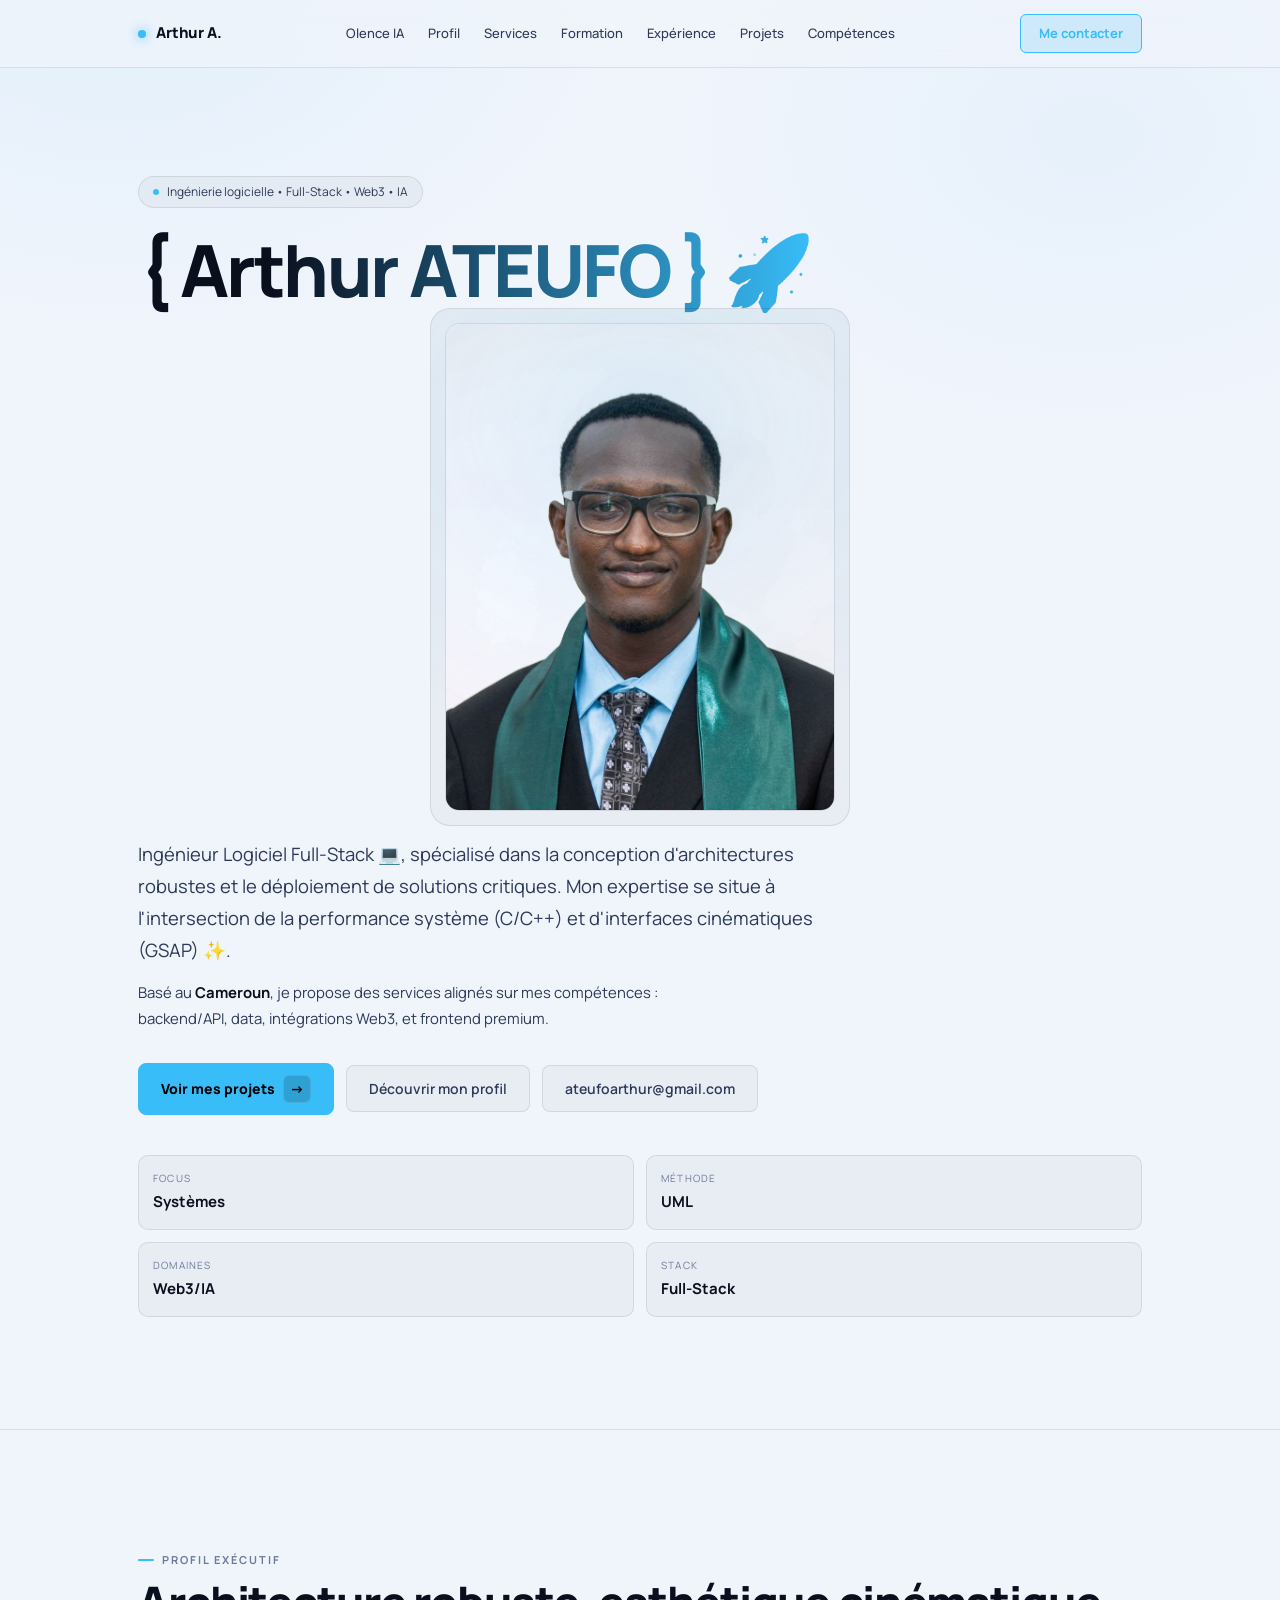
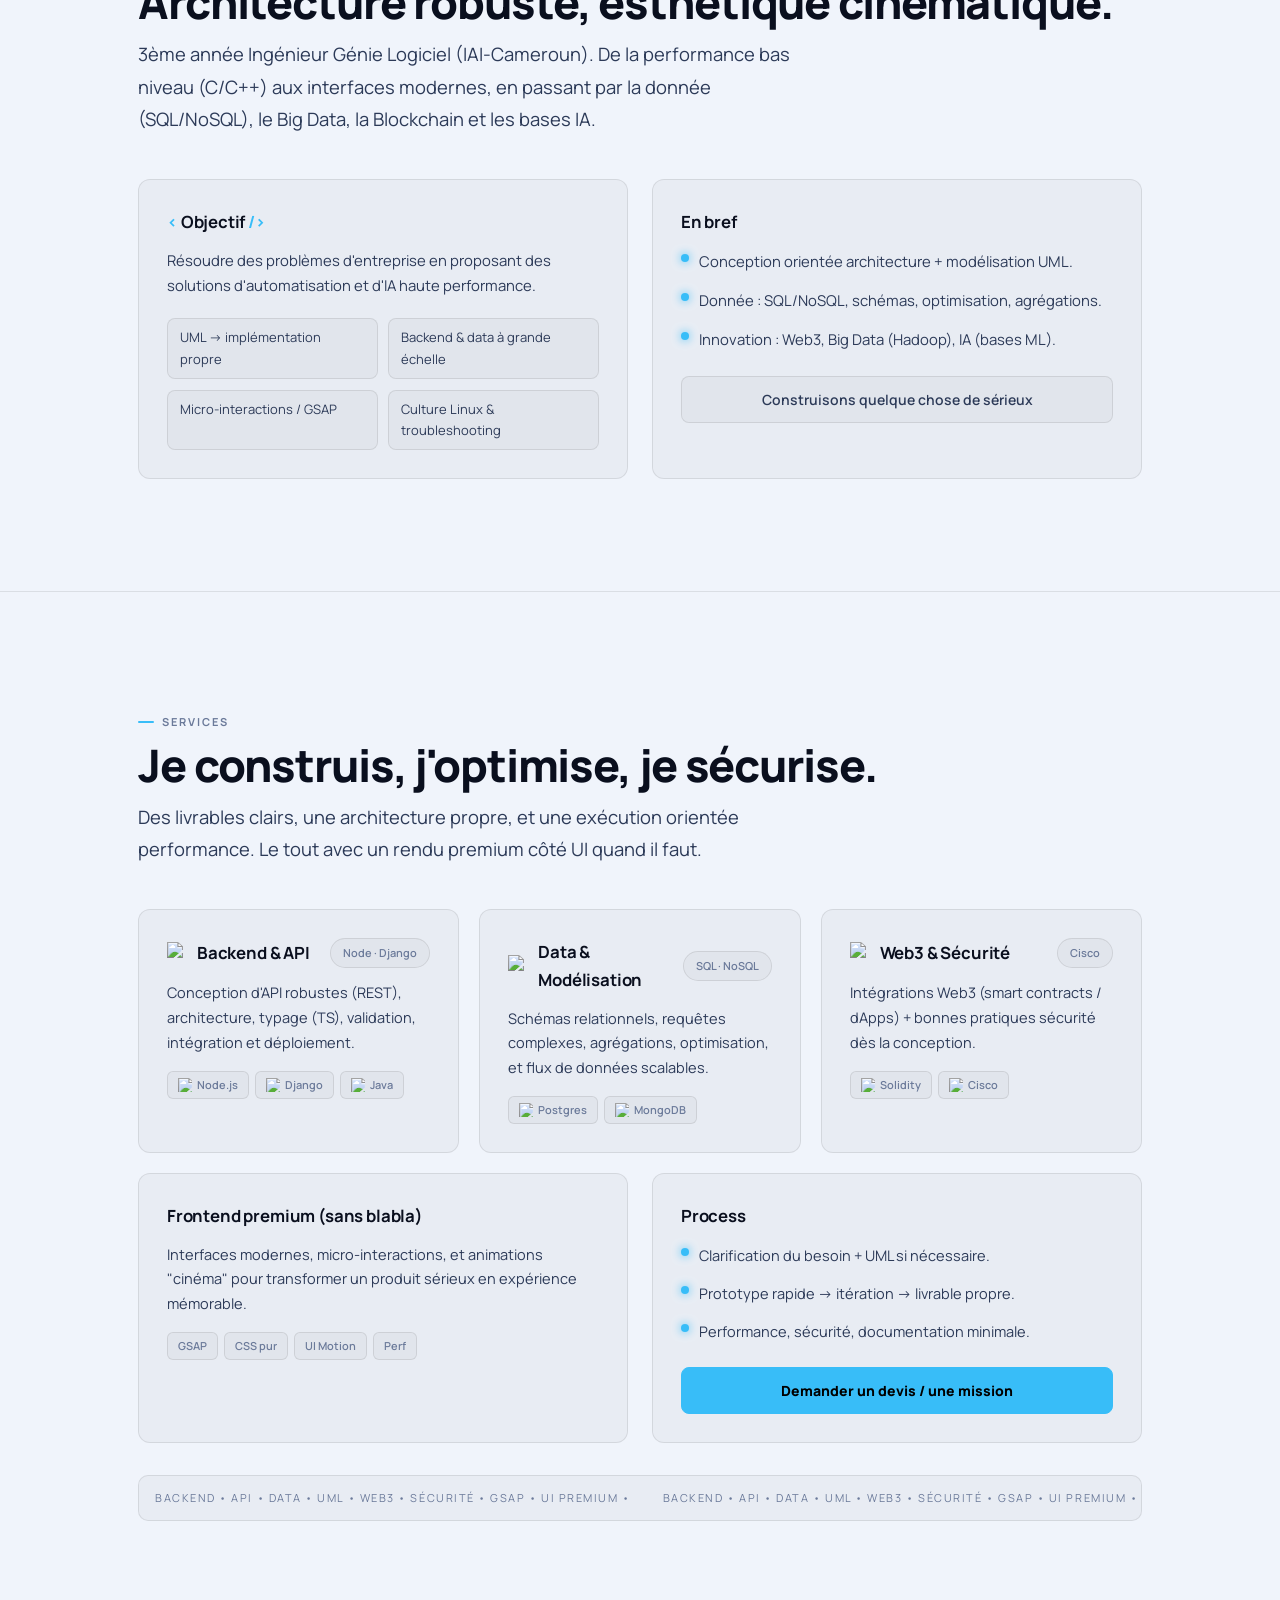
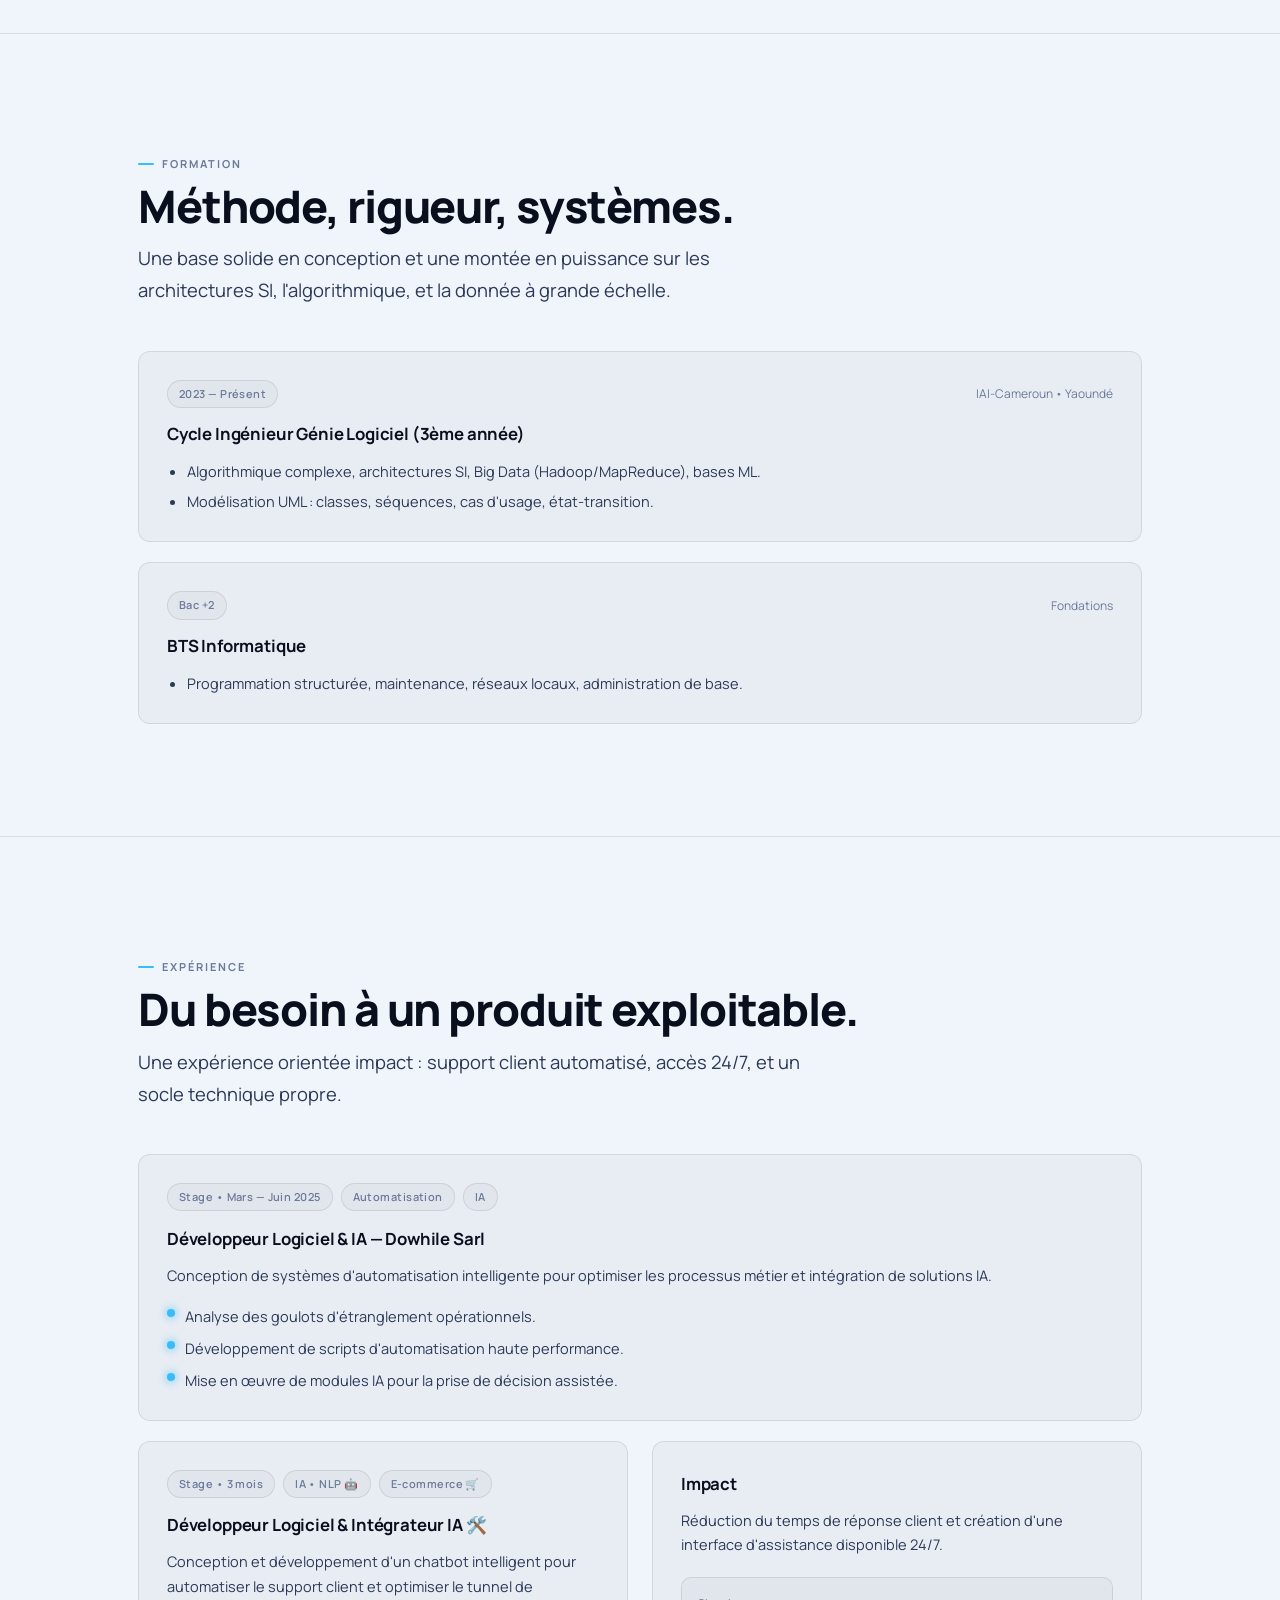
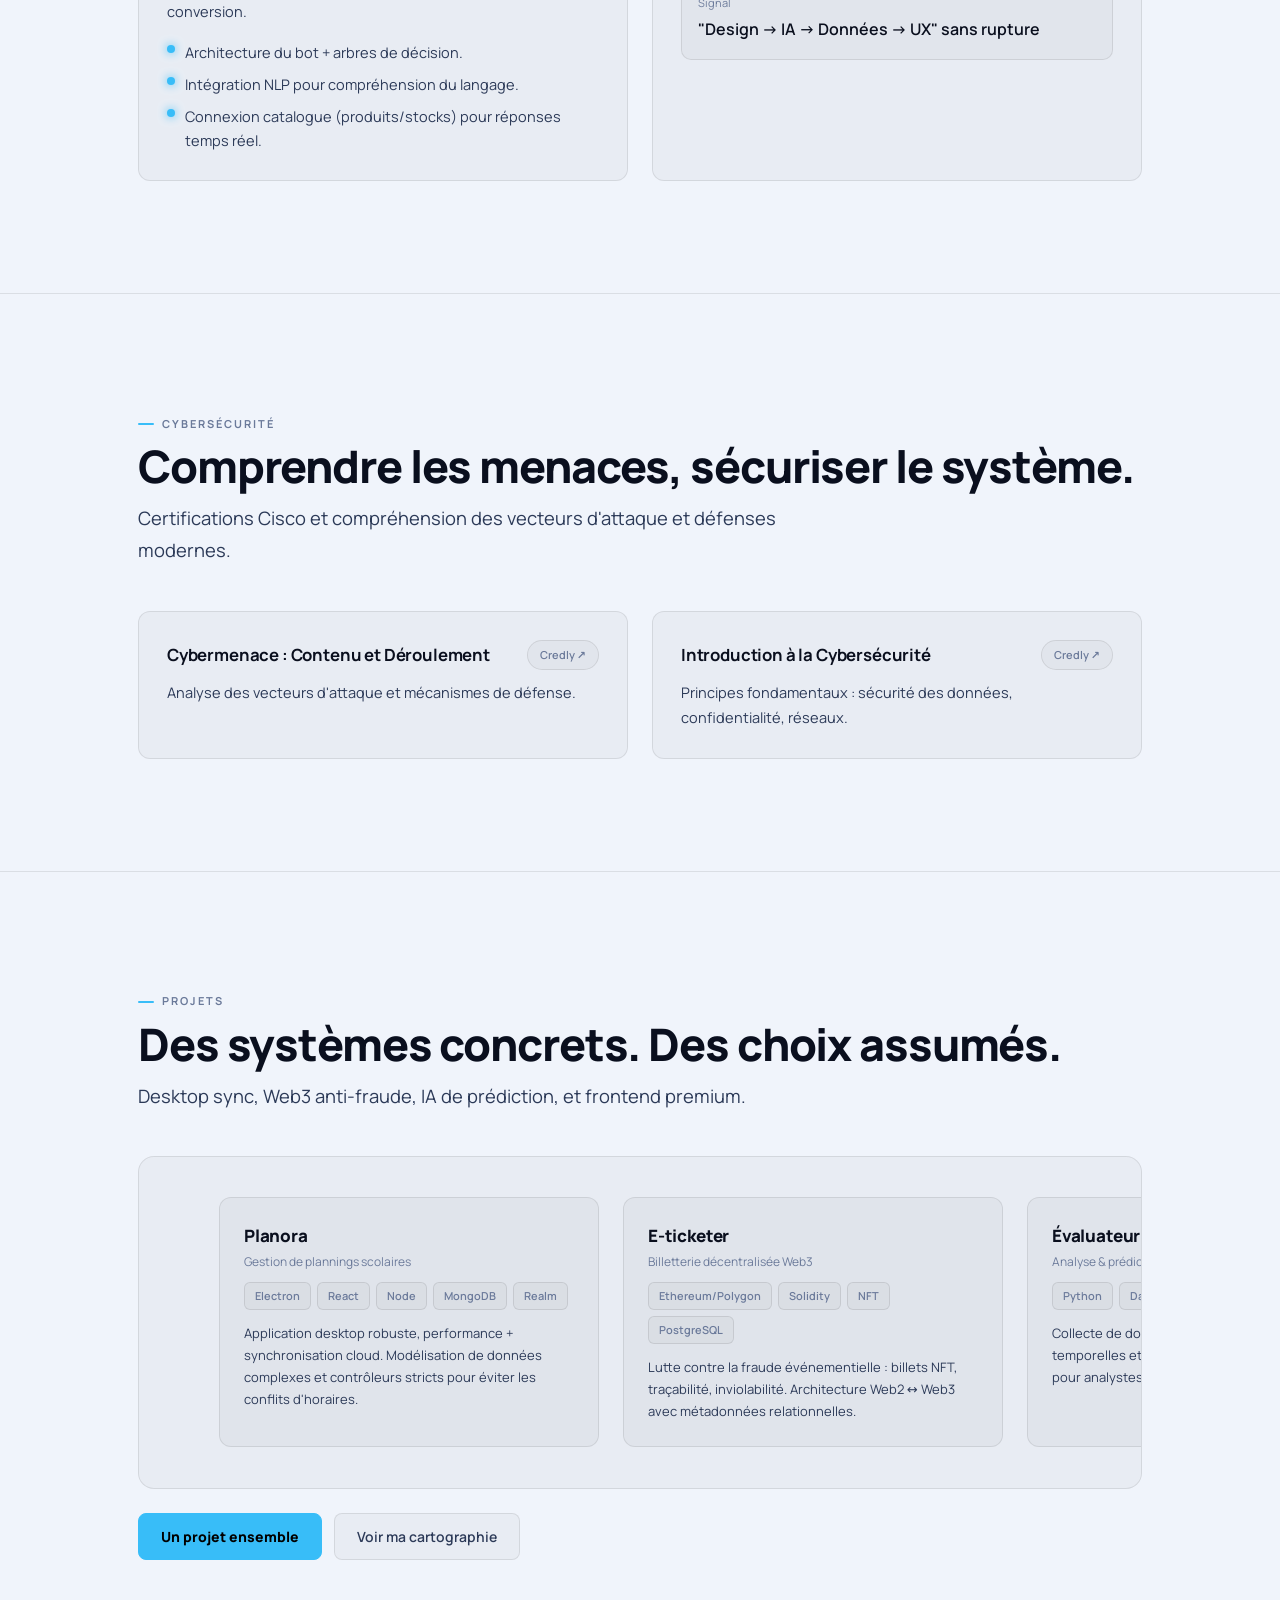
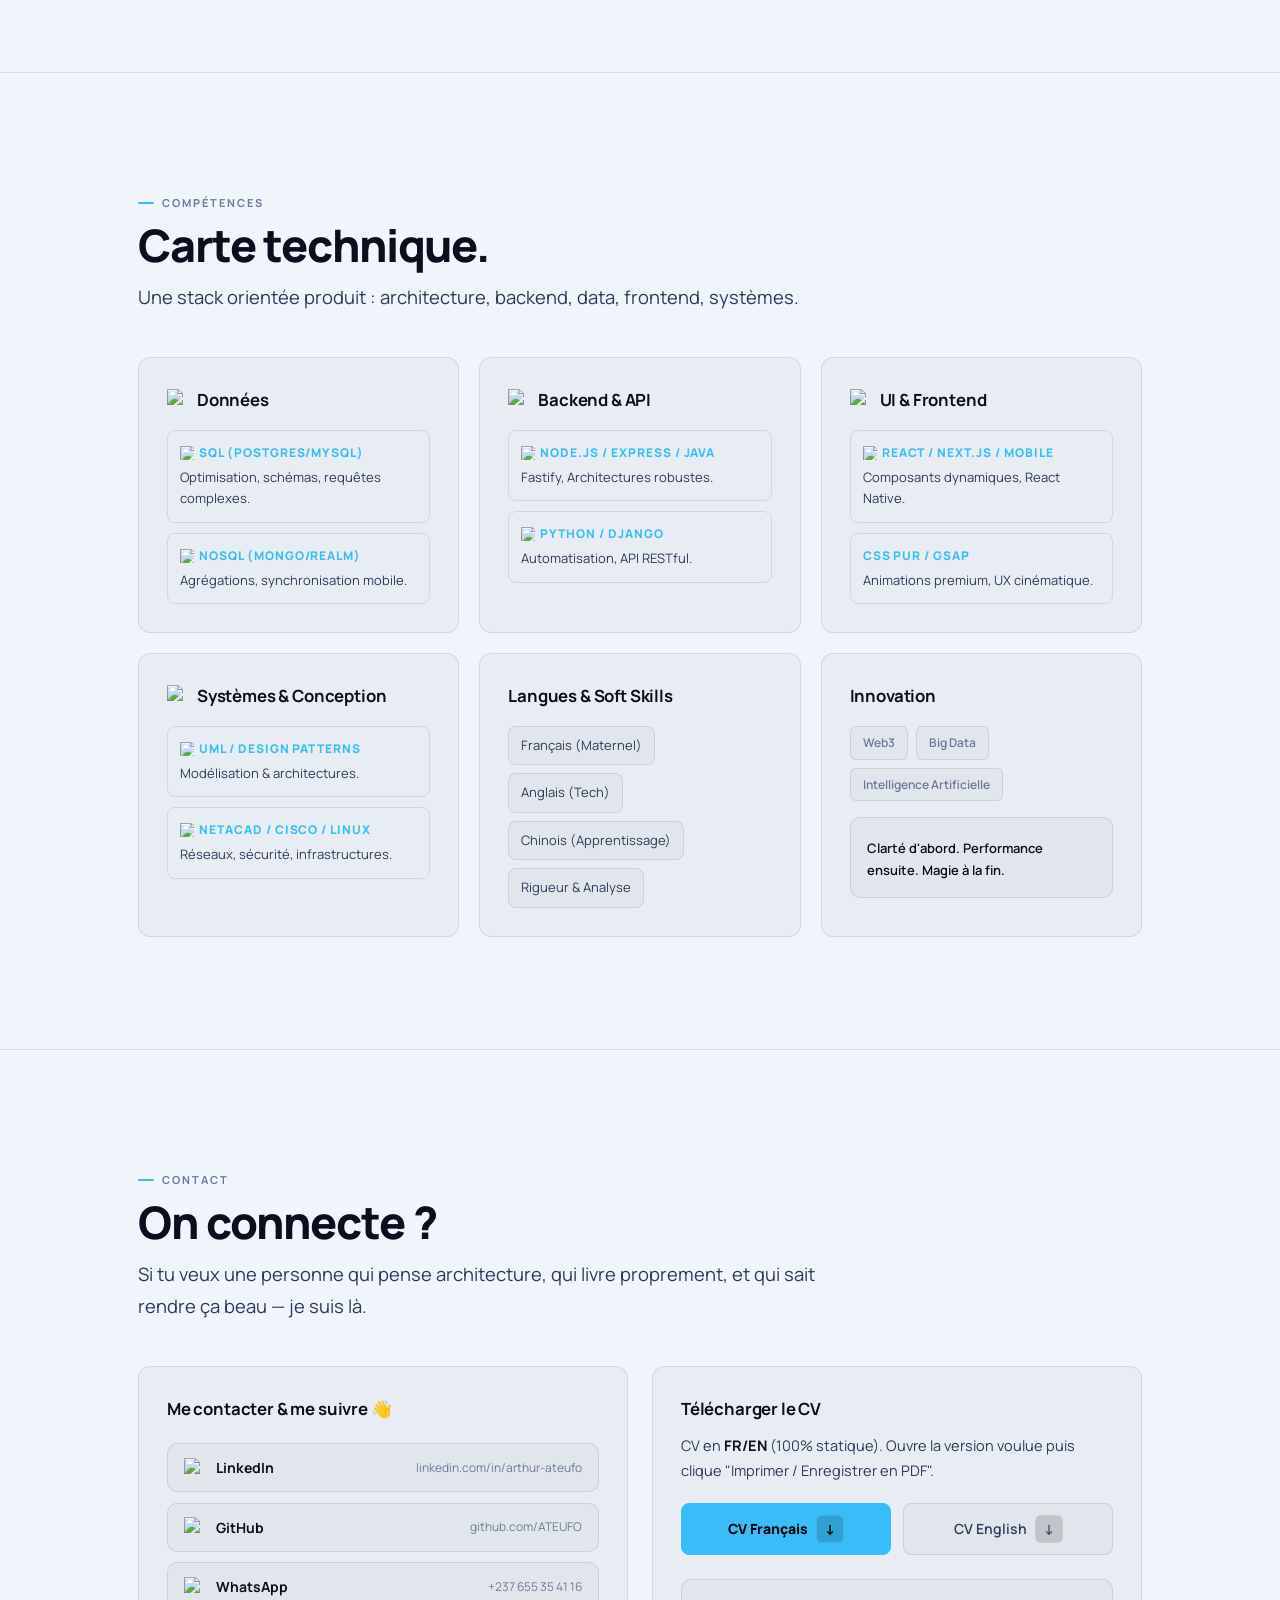
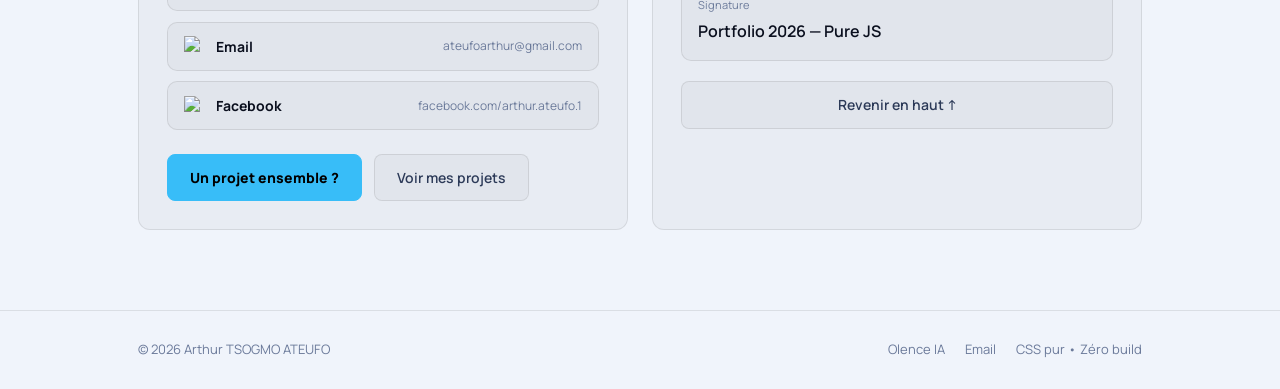
==== commit ee0c6c04: "feat: update index copy and replace email link with social media grid, plus add portfolio.js/css boi" ====
--- a/src/html/portfolio.html
+++ b/src/html/portfolio.html
@@ -3,8 +3,8 @@
 
 <head>
   <meta charset="UTF-8" />
-  <meta name="viewport" content="width=device-width, initial-scale=1.0" />
-  <meta name="color-scheme" content="dark" />
+  <meta name="viewport" content="width=device-width, initial-scale=1.0, viewport-fit=cover" />
+  <meta name="color-scheme" content="light dark" />
   <title>Arthur ATEUFO — Portfolio 2026</title>
   <meta name="description"
     content="Portfolio d'Arthur TSOGMO ATEUFO — Ingénieur Génie Logiciel (IAI), Full‑Stack. UML, Big Data, Web3, IA. Projets: Planora, E‑ticketer, Évaluateur IA." />
@@ -17,342 +17,350 @@
   <link href="https://fonts.googleapis.com/css2?family=Manrope:wght@300;400;500;600;700;800&display=swap"
     rel="stylesheet" />
 
-  <script src="https://cdn.tailwindcss.com"></script>
-  <script>
-    tailwind.config = {
-      theme: {
-        extend: {
-          fontFamily: { sans: ["Manrope", "ui-sans-serif", "system-ui"] },
-        },
-      },
-    };
-  </script>
-
-  <link rel="stylesheet" href="../styles/main.css" />
+  <link rel="stylesheet" href="../styles/portfolio.css" />
 </head>
 
-<body class="min-h-screen bg-[#070A12] text-white antialiased">
-  <a class="skip-link" href="#contenu">Aller au contenu</a>
-
-  <div id="bg" aria-hidden="true">
-    <div class="bg-grid"></div>
-    <div class="bg-noise"></div>
-    <div class="bg-blobs">
-      <div class="blob blob-a"></div>
-      <div class="blob blob-b"></div>
-      <div class="blob blob-c"></div>
+<body>
+  <a class="skip" href="#contenu">Aller au contenu</a>
+
+  <!-- Fond décoratif -->
+  <div id="p-bg" aria-hidden="true"></div>
+
+  <!-- ═══════════════════════════ HEADER ═══════════════════════════ -->
+  <header class="p-header">
+    <div class="p-wrap">
+      <div class="p-header__inner">
+
+        <a class="p-header__brand" href="#hero">
+          <span class="p-header__brand-dot" aria-hidden="true"></span>
+          Arthur A.
+        </a>
+
+        <nav class="p-nav" aria-label="Navigation principale">
+          <a class="p-nav__link" href="../../index.html">Olence IA</a>
+          <a class="p-nav__link" href="#profil">Profil</a>
+          <a class="p-nav__link" href="#services">Services</a>
+          <a class="p-nav__link" href="#formation">Formation</a>
+          <a class="p-nav__link" href="#experience">Expérience</a>
+          <a class="p-nav__link" href="#projets">Projets</a>
+          <a class="p-nav__link" href="#competences">Compétences</a>
+        </nav>
+
+        <a class="p-header__cta" href="#contact">Me contacter</a>
+
+        <button class="p-hamburger" id="hamburger" aria-label="Menu" aria-expanded="false">
+          <span></span><span></span><span></span>
+        </button>
+
+      </div>
     </div>
-    <div class="spotlight" id="spotlight"></div>
-  </div>
-
-  <header class="fixed top-0 left-0 right-0 z-50">
-    <div class="mx-auto max-w-6xl px-4">
-      <div class="mt-4 rounded-2xl border border-white/10 bg-black/30 backdrop-blur-xl">
-        <div class="flex items-center justify-between px-4 py-3">
-          <a href="#hero"
-            class="flex items-center gap-3 rounded-xl px-2 py-2 focus:outline-none focus:ring-2 focus:ring-white/40">
-            <span
-              class="h-2 w-2 rounded-full bg-[hsl(var(--theme-hsl))] shadow-[0_0_30px_hsl(var(--theme-hsl)/0.65)]"></span>
-            <span class="text-sm font-semibold tracking-wide">Arthur A.</span>
-          </a>
-
-          <nav class="hidden items-center gap-1 md:flex" aria-label="Navigation">
-            <a class="nav-link" href="../../index.html">Olence IA</a>
-            <a class="nav-link" href="#profil">Profil</a>
-            <a class="nav-link" href="#services">Services</a>
-            <a class="nav-link" href="#formation">Formation</a>
-            <a class="nav-link" href="#experience">Expérience</a>
-            <a class="nav-link" href="#projets">Projets</a>
-            <a class="nav-link" href="#competences">Compétences</a>
-            <a class="nav-link" href="#contact">Contact</a>
-          </nav>
-
-          <div class="flex items-center gap-2">
-            <a class="chip chip-primary" href="#contact">Me contacter</a>
-          </div>
-        </div>
-      </div>
+
+    <!-- Menu mobile -->
+    <div class="p-mobile-menu" id="mobile-menu" role="navigation" aria-label="Menu mobile">
+      <a href="../../index.html">Olence IA</a>
+      <a href="#profil">Profil</a>
+      <a href="#services">Services</a>
+      <a href="#formation">Formation</a>
+      <a href="#experience">Expérience</a>
+      <a href="#projets">Projets</a>
+      <a href="#competences">Compétences</a>
+      <a href="#contact">Contact</a>
     </div>
   </header>
 
-  <main id="contenu" class="relative">
-    <!-- HERO -->
-    <section id="hero" class="section pt-36 md:pt-44" data-theme="200 95% 62%" data-theme-name="Cyan">
-      <div class="mx-auto max-w-6xl px-4">
-        <div class="grid gap-10 md:grid-cols-12 md:items-center">
-          <div class="md:col-span-7">
-            <div
-              class="inline-flex items-center gap-2 rounded-full border border-white/10 bg-white/5 px-3 py-1 text-xs text-white/80">
-              <span class="inline-block h-1.5 w-1.5 rounded-full bg-[hsl(var(--theme-hsl))]"></span>
-              Ingénierie logicielle • Full‑Stack • Web3 • IA
-            </div>
-
-            <h1 class="mt-5 text-balance text-4xl font-extrabold leading-[1.05] md:text-6xl">
-              <span class="gradient-text">{ Arthur ATEUFO } 🚀</span>
-            </h1>
-            <p class="mt-5 max-w-xl text-pretty text-base leading-relaxed text-white/80 md:text-lg">
-              Ingénieur Logiciel Full‑Stack 💻, spécialisé dans la conception d’architectures robustes et le déploiement
-              de solutions critiques. Mon expertise se situe à l’intersection de la performance système (C/C++) et
-              d’interfaces cinématiques (GSAP) ✨.
-            </p>
-            <p class="mt-4 max-w-xl text-pretty text-sm leading-relaxed text-white/70 md:text-base">
-              Basé au <span class="text-white">Cameroun</span>, je propose des services alignés sur mes compétences:
-              backend/API, data, intégrations Web3, et frontend premium.
-            </p>
-
-            <div class="mt-7 flex flex-wrap items-center gap-3">
-              <a class="btn btn-primary" href="#projets">
-                Voir mes projets
-                <span aria-hidden="true" class="btn-icon">→</span>
+  <!-- ═══════════════════════════ MAIN ═════════════════════════════ -->
+  <main id="contenu">
+
+    <!-- ─────────────────── HERO ─────────────────── -->
+    <section class="p-section" id="hero" style="padding-top: clamp(7rem, 16vw, 11rem);">
+      <div class="p-wrap">
+        <div style="display:grid; grid-template-columns:1fr; gap:3rem; align-items:center;">
+
+          <!-- Texte -->
+          <div>
+            <div class="p-hero-tag" style="margin-bottom:1.5rem;">
+              <span class="p-hero-tag__dot" aria-hidden="true"></span>
+              Ingénierie logicielle &bull; Full‑Stack &bull; Web3 &bull; IA
+            </div>
+
+            <div class="flex">
+              <h1 class="p-h1">
+                <span class="p-gradient">{ Arthur ATEUFO } 🚀</span>
+              </h1>
+              <!-- Portrait -->
+              <div class="p-portrait-frame" data-reveal style="max-width:420px; margin-inline:auto; width:100%;">
+                <div class="p-portrait-glow" aria-hidden="true"></div>
+                <img class="p-portrait" id="portrait" src="../../assets/Profile%20Ateufo%20Arthur.png"
+                  alt="Photo de Arthur ATEUFO" loading="eager" />
+              </div>
+            </div>
+            <p class="p-lead">
+              Ingénieur Logiciel Full‑Stack 💻, spécialisé dans la conception d'architectures robustes
+              et le déploiement de solutions critiques. Mon expertise se situe à l'intersection de la
+              performance système (C/C++) et d'interfaces cinématiques (GSAP) ✨.
+            </p>
+            <p class="p-lead" style="margin-top:0.75rem; font-size:0.93rem;">
+              Basé au <strong style="color:var(--txt)">Cameroun</strong>, je propose des services alignés
+              sur mes compétences : backend/API, data, intégrations Web3, et frontend premium.
+            </p>
+
+            <div style="display:flex; flex-wrap:wrap; align-items:center; gap:0.75rem; margin-top:2rem;">
+              <a class="p-btn p-btn-primary" href="#projets">
+                Voir mes projets <span aria-hidden="true" class="p-btn-icon">→</span>
               </a>
-              <a class="btn" href="#profil">Découvrir mon profil</a>
-              <a class="btn btn-ghost" href="mailto:ateufoarthur@gmail.com">ateufoarthur@gmail.com</a>
-            </div>
-
-            <dl class="mt-10 grid grid-cols-2 gap-4 sm:grid-cols-4">
-              <div class="stat">
-                <dt class="stat-k">Focus</dt>
-                <dd class="stat-v">Systèmes</dd>
-              </div>
-              <div class="stat">
-                <dt class="stat-k">Méthode</dt>
-                <dd class="stat-v">UML</dd>
-              </div>
-              <div class="stat">
-                <dt class="stat-k">Domaines</dt>
-                <dd class="stat-v">Web3/IA</dd>
-              </div>
-              <div class="stat">
-                <dt class="stat-k">Stack</dt>
-                <dd class="stat-v">Full‑Stack</dd>
+              <a class="p-btn" href="#profil">Découvrir mon profil</a>
+              <a class="p-btn p-btn-ghost" href="mailto:ateufoarthur@gmail.com">ateufoarthur@gmail.com</a>
+            </div>
+
+            <dl style="display:grid; grid-template-columns:repeat(2,1fr); gap:0.75rem; margin-top:2.5rem;">
+              <div class="p-stat">
+                <dt class="p-stat__key">Focus</dt>
+                <dd class="p-stat__val">Systèmes</dd>
+              </div>
+              <div class="p-stat">
+                <dt class="p-stat__key">Méthode</dt>
+                <dd class="p-stat__val">UML</dd>
+              </div>
+              <div class="p-stat">
+                <dt class="p-stat__key">Domaines</dt>
+                <dd class="p-stat__val">Web3/IA</dd>
+              </div>
+              <div class="p-stat">
+                <dt class="p-stat__key">Stack</dt>
+                <dd class="p-stat__val">Full‑Stack</dd>
               </div>
             </dl>
           </div>
 
-          <div class="md:col-span-5">
-            <div class="portrait-frame">
-              <div class="portrait-glow" aria-hidden="true"></div>
-              <img id="portrait" class="portrait portrait-cut" src="../../assets/Profile%20Ateufo%20Arthur.png"
-                alt="Photo de Arthur ATEUFO" loading="eager" />
-              <div class="portrait-badge">
-                <div class="text-xs text-white/70">Localisation</div>
-                <div class="text-sm font-semibold">Cameroun • Services à distance</div>
-              </div>
-            </div>
-          </div>
         </div>
       </div>
     </section>
 
-    <!-- PROFIL -->
-    <section id="profil" class="section" data-theme="282 88% 64%" data-theme-name="Violet">
-      <div class="mx-auto max-w-6xl px-4">
-        <div class="section-head">
-          <p class="eyebrow">Profil exécutif</p>
-          <h2 class="h2">Architecture robuste, esthétique cinématique.</h2>
-          <p class="lead">
-            3ème année Ingénieur Génie Logiciel (IAI‑Cameroun). De la performance bas niveau (C/C++) aux interfaces
-            modernes, en passant par la donnée (SQL/NoSQL), le Big Data, la Blockchain et les bases IA.
+    <!-- ─────────────────── PROFIL ─────────────────── -->
+    <section class="p-section" id="profil" aria-label="Profil">
+      <div class="p-wrap">
+        <div class="p-section-head" data-reveal>
+          <p class="p-eyebrow">Profil exécutif</p>
+          <h2 class="p-h2">Architecture robuste, esthétique cinématique.</h2>
+          <p class="p-lead">
+            3ème année Ingénieur Génie Logiciel (IAI‑Cameroun). De la performance bas niveau (C/C++)
+            aux interfaces modernes, en passant par la donnée (SQL/NoSQL), le Big Data, la Blockchain
+            et les bases IA.
           </p>
         </div>
 
-        <div class="grid gap-6 md:grid-cols-12">
-          <div class="card md:col-span-7">
-            <h3 class="h3"><span class="text-[hsl(var(--theme-hsl))]">&lt;</span> Objectif <span
-                class="text-[hsl(var(--theme-hsl))]">/&gt;</span></h3>
-            <p class="text-white/80">
-              Résoudre des problèmes d'entreprise en proposant des solutions d'automatisation et d'IA haute performance.
-            </p>
-            <div class="mt-6 grid gap-3 sm:grid-cols-2">
-              <div class="pill">UML → implémentation propre</div>
-              <div class="pill">Backend & data à grande échelle</div>
-              <div class="pill">Micro‑interactions / GSAP</div>
-              <div class="pill">Culture Linux & troubleshooting</div>
-            </div>
-          </div>
-
-          <div class="card md:col-span-5">
-            <h3 class="h3">En bref</h3>
-            <ul class="mt-3 space-y-3 text-white/80">
-              <li class="flex gap-3">
-                <span class="dot"></span>
+        <div class="p-grid-2">
+          <div class="p-card" data-reveal>
+            <h3 class="p-h3">
+              <span style="color:var(--sky)">&lt;</span>
+              Objectif
+              <span style="color:var(--sky)">/&gt;</span>
+            </h3>
+            <p style="margin-top:0.75rem; color:var(--muted); font-size:0.93rem; line-height:1.7;">
+              Résoudre des problèmes d'entreprise en proposant des solutions d'automatisation et d'IA
+              haute performance.
+            </p>
+            <div style="display:grid; grid-template-columns:repeat(auto-fit,minmax(180px,1fr));
+                        gap:0.65rem; margin-top:1.25rem;">
+              <div class="p-pill">UML → implémentation propre</div>
+              <div class="p-pill">Backend &amp; data à grande échelle</div>
+              <div class="p-pill">Micro‑interactions / GSAP</div>
+              <div class="p-pill">Culture Linux &amp; troubleshooting</div>
+            </div>
+          </div>
+
+          <div class="p-card" data-reveal>
+            <h3 class="p-h3">En bref</h3>
+            <ul style="margin-top:0.85rem; display:flex; flex-direction:column; gap:0.9rem;">
+              <li style="display:flex; gap:10px; color:var(--muted); font-size:0.93rem;">
+                <span class="p-dot"></span>
                 <span>Conception orientée architecture + modélisation UML.</span>
               </li>
-              <li class="flex gap-3">
-                <span class="dot"></span>
-                <span>Donnée: SQL/NoSQL, schémas, optimisation, agrégations.</span>
+              <li style="display:flex; gap:10px; color:var(--muted); font-size:0.93rem;">
+                <span class="p-dot"></span>
+                <span>Donnée : SQL/NoSQL, schémas, optimisation, agrégations.</span>
               </li>
-              <li class="flex gap-3">
-                <span class="dot"></span>
-                <span>Innovation: Web3, Big Data (Hadoop), IA (bases ML).</span>
+              <li style="display:flex; gap:10px; color:var(--muted); font-size:0.93rem;">
+                <span class="p-dot"></span>
+                <span>Innovation : Web3, Big Data (Hadoop), IA (bases ML).</span>
               </li>
             </ul>
-            <div class="mt-6">
-              <a class="btn btn-ghost w-full justify-center" href="#contact">Construisons quelque chose de sérieux</a>
+            <div style="margin-top:1.5rem;">
+              <a class="p-btn p-btn-ghost" style="width:100%; justify-content:center;" href="#contact">Construisons
+                quelque chose de sérieux</a>
             </div>
           </div>
         </div>
       </div>
     </section>
 
-    <!-- SERVICES -->
-    <section id="services" class="section" data-theme="14 92% 60%" data-theme-name="Sunrise">
-      <div class="mx-auto max-w-6xl px-4">
-        <div class="section-head">
-          <p class="eyebrow">Services</p>
-          <h2 class="h2">Je construis, j’optimise, je sécurise.</h2>
-          <p class="lead">
-            Des livrables clairs, une architecture propre, et une exécution orientée performance. Le tout avec un rendu
-            premium côté UI quand il faut.
+    <!-- ─────────────────── SERVICES ─────────────────── -->
+    <section class="p-section" id="services" aria-label="Services">
+      <div class="p-wrap">
+        <div class="p-section-head" data-reveal>
+          <p class="p-eyebrow">Services</p>
+          <h2 class="p-h2">Je construis, j'optimise, je sécurise.</h2>
+          <p class="p-lead">
+            Des livrables clairs, une architecture propre, et une exécution orientée performance.
+            Le tout avec un rendu premium côté UI quand il faut.
           </p>
         </div>
 
-        <div class="grid gap-6 md:grid-cols-12">
-          <article class="card md:col-span-4" data-reveal>
-            <div class="flex items-center justify-between gap-3">
-              <h3 class="h3 flex items-center gap-2">
-                <img src="https://cdn.simpleicons.org/nodedotjs/68A063" class="w-6 h-6" alt="Backend">
-                Backend & API
+        <div class="p-grid-3">
+
+          <article class="p-card" data-reveal>
+            <div style="display:flex; align-items:center; justify-content:space-between; gap:12px;">
+              <h3 class="p-h3" style="display:flex; align-items:center; gap:8px;">
+                <img src="https://cdn.simpleicons.org/nodedotjs/68A063" width="22" height="22" alt="Backend">
+                Backend &amp; API
               </h3>
-              <span class="chip">Node • Django</span>
-            </div>
-            <p class="mt-3 text-white/80">
-              Conception d’API robustes (REST), architecture, typage (TS), validation, intégration et déploiement.
-            </p>
-            <div class="mt-5 flex flex-wrap gap-2">
-              <span class="tag flex items-center gap-1">
-                <img src="https://cdn.simpleicons.org/nodedotjs/339933" class="w-4 h-4" alt="Node.js">
-                Node.js
+              <span class="p-chip">Node · Django</span>
+            </div>
+            <p style="margin-top:0.75rem; color:var(--muted); font-size:0.91rem; line-height:1.7;">
+              Conception d'API robustes (REST), architecture, typage (TS), validation, intégration et déploiement.
+            </p>
+            <div style="display:flex; flex-wrap:wrap; gap:6px; margin-top:1rem;">
+              <span class="p-tag">
+                <img src="https://cdn.simpleicons.org/nodedotjs/339933" alt="Node.js"> Node.js
               </span>
-              <span class="tag flex items-center gap-1">
-                <img src="https://cdn.simpleicons.org/django/092E20" class="w-4 h-4" alt="Django">
-                Django
+              <span class="p-tag">
+                <img src="https://cdn.simpleicons.org/django/092E20" alt="Django"> Django
               </span>
-              <span class="tag flex items-center gap-1">
-                <img src="https://cdn.simpleicons.org/java/007396" class="w-4 h-4" alt="Java">
-                Java
+              <span class="p-tag">
+                <img src="https://cdn.simpleicons.org/java/007396" alt="Java"> Java
               </span>
             </div>
           </article>
 
-          <article class="card md:col-span-4" data-reveal>
-            <div class="flex items-center justify-between gap-3">
-              <h3 class="h3 flex items-center gap-2">
-                <img src="https://cdn.simpleicons.org/postgresql/336791" class="w-6 h-6" alt="Data">
-                Data & Modélisation
+          <article class="p-card" data-reveal>
+            <div style="display:flex; align-items:center; justify-content:space-between; gap:12px;">
+              <h3 class="p-h3" style="display:flex; align-items:center; gap:8px;">
+                <img src="https://cdn.simpleicons.org/postgresql/336791" width="22" height="22" alt="Data">
+                Data &amp; Modélisation
               </h3>
-              <span class="chip">SQL • NoSQL</span>
-            </div>
-            <p class="mt-3 text-white/80">
+              <span class="p-chip">SQL · NoSQL</span>
+            </div>
+            <p style="margin-top:0.75rem; color:var(--muted); font-size:0.91rem; line-height:1.7;">
               Schémas relationnels, requêtes complexes, agrégations, optimisation, et flux de données scalables.
             </p>
-            <div class="mt-5 flex flex-wrap gap-2">
-              <span class="tag flex items-center gap-1">
-                <img src="https://cdn.simpleicons.org/postgresql/336791" class="w-4 h-4" alt="Postgres">
-                Postgres
+            <div style="display:flex; flex-wrap:wrap; gap:6px; margin-top:1rem;">
+              <span class="p-tag">
+                <img src="https://cdn.simpleicons.org/postgresql/336791" alt="Postgres"> Postgres
               </span>
-              <span class="tag flex items-center gap-1">
-                <img src="https://cdn.simpleicons.org/mongodb/47A248" class="w-4 h-4" alt="MongoDB">
-                MongoDB
+              <span class="p-tag">
+                <img src="https://cdn.simpleicons.org/mongodb/47A248" alt="MongoDB"> MongoDB
               </span>
             </div>
           </article>
 
-          <article class="card md:col-span-4" data-reveal>
-            <div class="flex items-center justify-between gap-3">
-              <h3 class="h3 flex items-center gap-2">
-                <img src="https://cdn.simpleicons.org/solidity/049CA4" class="w-6 h-6" alt="Security">
-                Web3 & Sécurité
+          <article class="p-card" data-reveal>
+            <div style="display:flex; align-items:center; justify-content:space-between; gap:12px;">
+              <h3 class="p-h3" style="display:flex; align-items:center; gap:8px;">
+                <img src="https://cdn.simpleicons.org/solidity/049CA4" width="22" height="22" alt="Web3">
+                Web3 &amp; Sécurité
               </h3>
-              <span class="chip">Cisco</span>
-            </div>
-            <p class="mt-3 text-white/80">
+              <span class="p-chip">Cisco</span>
+            </div>
+            <p style="margin-top:0.75rem; color:var(--muted); font-size:0.91rem; line-height:1.7;">
               Intégrations Web3 (smart contracts / dApps) + bonnes pratiques sécurité dès la conception.
             </p>
-            <div class="mt-5 flex flex-wrap gap-2">
-              <span class="tag flex items-center gap-1">
-                <img src="https://cdn.simpleicons.org/solidity/363636" class="w-4 h-4" alt="Solidity">
-                Solidity
+            <div style="display:flex; flex-wrap:wrap; gap:6px; margin-top:1rem;">
+              <span class="p-tag">
+                <img src="https://cdn.simpleicons.org/solidity/363636" alt="Solidity"> Solidity
               </span>
-              <span class="tag flex items-center gap-1">
-                <img src="https://cdn.simpleicons.org/cisco/00BCEB" class="w-4 h-4" alt="Cisco">
-                Cisco
+              <span class="p-tag">
+                <img src="https://cdn.simpleicons.org/cisco/00BCEB" alt="Cisco"> Cisco
               </span>
             </div>
           </article>
-        </div>
-
-        <div class="mt-6 grid gap-6 md:grid-cols-12">
-          <article class="card md:col-span-7" data-reveal>
-            <h3 class="h3">Frontend premium (sans blabla)</h3>
-            <p class="mt-3 text-white/80">
-              Interfaces modernes, micro‑interactions, et animations “cinéma” pour transformer un produit sérieux en
-              expérience mémorable.
-            </p>
-            <div class="mt-5 flex flex-wrap gap-2">
-              <span class="tag tag-lg">GSAP</span><span class="tag tag-lg">Tailwind</span><span class="tag tag-lg">UI
-                Motion</span><span class="tag tag-lg">Perf</span>
+
+        </div>
+
+        <div class="p-grid-2" style="margin-top:1.25rem;">
+          <article class="p-card" data-reveal>
+            <h3 class="p-h3">Frontend premium (sans blabla)</h3>
+            <p style="margin-top:0.75rem; color:var(--muted); font-size:0.91rem; line-height:1.7;">
+              Interfaces modernes, micro‑interactions, et animations "cinéma" pour transformer
+              un produit sérieux en expérience mémorable.
+            </p>
+            <div style="display:flex; flex-wrap:wrap; gap:6px; margin-top:1rem;">
+              <span class="p-tag">GSAP</span>
+              <span class="p-tag">CSS pur</span>
+              <span class="p-tag">UI Motion</span>
+              <span class="p-tag">Perf</span>
             </div>
           </article>
 
-          <aside class="card md:col-span-5" data-reveal>
-            <h3 class="h3">Process</h3>
-            <ul class="mt-4 space-y-3 text-white/80">
-              <li class="flex gap-3"><span class="dot"></span><span>Clarification du besoin + UML si nécessaire.</span>
+          <article class="p-card" data-reveal>
+            <h3 class="p-h3">Process</h3>
+            <ul style="margin-top:0.85rem; display:flex; flex-direction:column; gap:0.85rem;">
+              <li style="display:flex; gap:10px; color:var(--muted); font-size:0.91rem;">
+                <span class="p-dot"></span>
+                <span>Clarification du besoin + UML si nécessaire.</span>
               </li>
-              <li class="flex gap-3"><span class="dot"></span><span>Prototype rapide → itération → livrable
-                  propre.</span></li>
-              <li class="flex gap-3"><span class="dot"></span><span>Performance, sécurité, documentation
-                  minimale.</span></li>
+              <li style="display:flex; gap:10px; color:var(--muted); font-size:0.91rem;">
+                <span class="p-dot"></span>
+                <span>Prototype rapide → itération → livrable propre.</span>
+              </li>
+              <li style="display:flex; gap:10px; color:var(--muted); font-size:0.91rem;">
+                <span class="p-dot"></span>
+                <span>Performance, sécurité, documentation minimale.</span>
+              </li>
             </ul>
-            <div class="mt-6">
-              <a class="btn btn-primary w-full justify-center" href="#contact">Demander un devis / une mission</a>
-            </div>
-          </aside>
-        </div>
-
-        <div class="mt-8 marquee" aria-hidden="true">
-          <div class="marquee-track">
-            <span>Backend • API • Data • UML • Web3 • Sécurité • GSAP • UI Premium •</span>
-            <span>Backend • API • Data • UML • Web3 • Sécurité • GSAP • UI Premium •</span>
-            <span>Backend • API • Data • UML • Web3 • Sécurité • GSAP • UI Premium •</span>
+            <div style="margin-top:1.5rem;">
+              <a class="p-btn p-btn-primary" style="width:100%; justify-content:center;" href="#contact">Demander un
+                devis / une mission</a>
+            </div>
+          </article>
+        </div>
+
+        <div class="p-marquee" aria-hidden="true">
+          <div class="p-marquee__track">
+            <span>Backend &bull; API &bull; Data &bull; UML &bull; Web3 &bull; Sécurité &bull; GSAP &bull; UI Premium
+              &bull;</span>
+            <span>Backend &bull; API &bull; Data &bull; UML &bull; Web3 &bull; Sécurité &bull; GSAP &bull; UI Premium
+              &bull;</span>
+            <span>Backend &bull; API &bull; Data &bull; UML &bull; Web3 &bull; Sécurité &bull; GSAP &bull; UI Premium
+              &bull;</span>
           </div>
         </div>
       </div>
     </section>
 
-    <!-- FORMATION -->
-    <section id="formation" class="section" data-theme="152 78% 52%" data-theme-name="Emerald">
-      <div class="mx-auto max-w-6xl px-4">
-        <div class="section-head">
-          <p class="eyebrow">Formation</p>
-          <h2 class="h2">Méthode, rigueur, systèmes.</h2>
-          <p class="lead">
-            Une base solide en conception et une montée en puissance sur les architectures SI, l’algorithmique, et la
-            donnée à grande échelle.
+    <!-- ─────────────────── FORMATION ─────────────────── -->
+    <section class="p-section" id="formation" aria-label="Formation">
+      <div class="p-wrap">
+        <div class="p-section-head" data-reveal>
+          <p class="p-eyebrow">Formation</p>
+          <h2 class="p-h2">Méthode, rigueur, systèmes.</h2>
+          <p class="p-lead">
+            Une base solide en conception et une montée en puissance sur les architectures SI,
+            l'algorithmique, et la donnée à grande échelle.
           </p>
         </div>
 
-        <div class="timeline">
-          <article class="timeline-item card" data-reveal>
-            <div class="timeline-meta">
-              <span class="badge">2023 — Présent</span>
-              <span class="text-sm text-white/60">IAI‑Cameroun • Yaoundé</span>
-            </div>
-            <h3 class="h3">Cycle Ingénieur Génie Logiciel (3ème année)</h3>
-            <ul class="mt-3 list-disc pl-5 text-white/80">
+        <div class="p-timeline">
+          <article class="p-card p-tl-item" data-reveal>
+            <div class="p-tl-meta">
+              <span class="p-badge">2023 — Présent</span>
+              <span class="p-tl-meta-place">IAI‑Cameroun &bull; Yaoundé</span>
+            </div>
+            <h3 class="p-h3">Cycle Ingénieur Génie Logiciel (3ème année)</h3>
+            <ul style="margin-top:0.75rem; padding-left:1.25rem; list-style:disc;
+                       color:var(--muted); font-size:0.91rem; display:flex; flex-direction:column; gap:6px;">
               <li>Algorithmique complexe, architectures SI, Big Data (Hadoop/MapReduce), bases ML.</li>
-              <li>Modélisation UML: classes, séquences, cas d’usage, état‑transition.</li>
+              <li>Modélisation UML : classes, séquences, cas d'usage, état‑transition.</li>
             </ul>
           </article>
 
-          <article class="timeline-item card" data-reveal>
-            <div class="timeline-meta">
-              <span class="badge">Bac +2</span>
-              <span class="text-sm text-white/60">Fondations</span>
-            </div>
-            <h3 class="h3">BTS Informatique</h3>
-            <ul class="mt-3 list-disc pl-5 text-white/80">
+          <article class="p-card p-tl-item" data-reveal>
+            <div class="p-tl-meta">
+              <span class="p-badge">Bac +2</span>
+              <span class="p-tl-meta-place">Fondations</span>
+            </div>
+            <h3 class="p-h3">BTS Informatique</h3>
+            <ul style="margin-top:0.75rem; padding-left:1.25rem; list-style:disc;
+                       color:var(--muted); font-size:0.91rem;">
               <li>Programmation structurée, maintenance, réseaux locaux, administration de base.</li>
             </ul>
           </article>
@@ -360,439 +368,464 @@
       </div>
     </section>
 
-    <!-- EXPERIENCE -->
-    <section id="experience" class="section" data-theme="28 92% 60%" data-theme-name="Amber">
-      <div class="mx-auto max-w-6xl px-4">
-        <div class="section-head">
-          <p class="eyebrow">Expérience</p>
-          <h2 class="h2">Du besoin à un produit exploitable.</h2>
-          <p class="lead">
-            Une expérience orientée impact: support client automatisé, accès 24/7, et un socle technique propre.
+    <!-- ─────────────────── EXPERIENCE ─────────────────── -->
+    <section class="p-section" id="experience" aria-label="Expérience">
+      <div class="p-wrap">
+        <div class="p-section-head" data-reveal>
+          <p class="p-eyebrow">Expérience</p>
+          <h2 class="p-h2">Du besoin à un produit exploitable.</h2>
+          <p class="p-lead">
+            Une expérience orientée impact : support client automatisé, accès 24/7, et un socle
+            technique propre.
           </p>
         </div>
 
-        <div class="grid gap-6 md:grid-cols-12">
-          <article class="card md:col-span-7" data-reveal>
-            <div class="flex flex-wrap items-center gap-2">
-              <span class="badge">Stage • Mars — Juin 2025</span>
-              <span class="badge badge-soft">Automatisation</span>
-              <span class="badge badge-soft">IA</span>
-            </div>
-            <h3 class="mt-3 h3">Développeur Logiciel & IA — Dowhile Sarl</h3>
-            <p class="mt-3 text-white/80">
-              Conception de systèmes d'automatisation intelligente pour optimiser les processus métier et intégration de
-              solutions IA.
-            </p>
-            <ul class="mt-5 space-y-3 text-white/80">
-              <li class="flex gap-3"><span class="dot"></span><span>Analyse des goulots d'étranglement
-                  opérationnels.</span></li>
-              <li class="flex gap-3"><span class="dot"></span><span>Développement de scripts d'automatisation haute
-                  performance.</span></li>
-              <li class="flex gap-3">
-                <span class="dot"></span><span>Mise en œuvre de modules IA pour la prise de décision assistée.</span>
+        <div style="display:flex; flex-direction:column; gap:1.25rem;">
+
+          <article class="p-card" data-reveal>
+            <div style="display:flex; flex-wrap:wrap; align-items:center; gap:8px; margin-bottom:0.85rem;">
+              <span class="p-badge">Stage &bull; Mars — Juin 2025</span>
+              <span class="p-badge">Automatisation</span>
+              <span class="p-badge">IA</span>
+            </div>
+            <h3 class="p-h3">Développeur Logiciel &amp; IA — Dowhile Sarl</h3>
+            <p style="margin-top:0.65rem; color:var(--muted); font-size:0.91rem; line-height:1.7;">
+              Conception de systèmes d'automatisation intelligente pour optimiser les processus métier
+              et intégration de solutions IA.
+            </p>
+            <ul style="margin-top:1rem; display:flex; flex-direction:column; gap:8px;">
+              <li style="display:flex; gap:10px; color:var(--muted); font-size:0.91rem;">
+                <span class="p-dot"></span><span>Analyse des goulots d'étranglement opérationnels.</span>
+              </li>
+              <li style="display:flex; gap:10px; color:var(--muted); font-size:0.91rem;">
+                <span class="p-dot"></span><span>Développement de scripts d'automatisation haute performance.</span>
+              </li>
+              <li style="display:flex; gap:10px; color:var(--muted); font-size:0.91rem;">
+                <span class="p-dot"></span><span>Mise en œuvre de modules IA pour la prise de décision assistée.</span>
               </li>
             </ul>
           </article>
 
-          <article class="card md:col-span-7" data-reveal>
-            <div class="flex flex-wrap items-center gap-2">
-              <span class="badge">Stage • 3 mois</span>
-              <span class="badge badge-soft">IA • NLP 🤖</span>
-              <span class="badge badge-soft">E‑commerce 🛒</span>
-            </div>
-            <h3 class="mt-3 h3">Développeur Logiciel & Intégrateur IA 🛠️</h3>
-            <p class="mt-3 text-white/80">
-              Conception et développement d’un chatbot intelligent pour automatiser le support client et optimiser le
-              tunnel de conversion.
-            </p>
-            <ul class="mt-5 space-y-3 text-white/80">
-              <li class="flex gap-3"><span class="dot"></span><span>Architecture du bot + arbres de décision.</span>
-              </li>
-              <li class="flex gap-3"><span class="dot"></span><span>Intégration NLP pour compréhension du
-                  langage.</span></li>
-              <li class="flex gap-3">
-                <span class="dot"></span><span>Connexion catalogue (produits/stocks) pour réponses temps réel.</span>
-              </li>
-            </ul>
-          </article>
-
-          <aside class="card md:col-span-5" data-reveal>
-            <h3 class="h3">Impact</h3>
-            <p class="mt-3 text-white/80">
-              Réduction du temps de réponse client et création d’une interface d’assistance disponible 24/7.
-            </p>
-            <div class="mt-6 rounded-2xl border border-white/10 bg-white/5 p-4">
-              <div class="text-xs text-white/60">Signal</div>
-              <div class="mt-1 text-lg font-semibold">
-                “Design → IA → Données → UX” sans rupture
-              </div>
-            </div>
-          </aside>
+          <div class="p-grid-2">
+            <article class="p-card" data-reveal>
+              <div style="display:flex; flex-wrap:wrap; align-items:center; gap:8px; margin-bottom:0.85rem;">
+                <span class="p-badge">Stage &bull; 3 mois</span>
+                <span class="p-badge">IA &bull; NLP 🤖</span>
+                <span class="p-badge">E‑commerce 🛒</span>
+              </div>
+              <h3 class="p-h3">Développeur Logiciel &amp; Intégrateur IA 🛠️</h3>
+              <p style="margin-top:0.65rem; color:var(--muted); font-size:0.91rem; line-height:1.7;">
+                Conception et développement d'un chatbot intelligent pour automatiser le support client
+                et optimiser le tunnel de conversion.
+              </p>
+              <ul style="margin-top:1rem; display:flex; flex-direction:column; gap:8px;">
+                <li style="display:flex; gap:10px; color:var(--muted); font-size:0.91rem;">
+                  <span class="p-dot"></span><span>Architecture du bot + arbres de décision.</span>
+                </li>
+                <li style="display:flex; gap:10px; color:var(--muted); font-size:0.91rem;">
+                  <span class="p-dot"></span><span>Intégration NLP pour compréhension du langage.</span>
+                </li>
+                <li style="display:flex; gap:10px; color:var(--muted); font-size:0.91rem;">
+                  <span class="p-dot"></span><span>Connexion catalogue (produits/stocks) pour réponses temps
+                    réel.</span>
+                </li>
+              </ul>
+            </article>
+
+            <div class="p-card" data-reveal>
+              <h3 class="p-h3">Impact</h3>
+              <p style="margin-top:0.65rem; color:var(--muted); font-size:0.91rem; line-height:1.7;">
+                Réduction du temps de réponse client et création d'une interface d'assistance
+                disponible 24/7.
+              </p>
+              <div class="p-info-box" style="margin-top:1.25rem;">
+                <div class="p-info-box__label">Signal</div>
+                <div class="p-info-box__val">"Design → IA → Données → UX" sans rupture</div>
+              </div>
+            </div>
+          </div>
         </div>
       </div>
     </section>
 
-    <!-- CERTIFS -->
-    <section id="certifs" class="section" data-theme="210 90% 60%" data-theme-name="Azure">
-      <div class="mx-auto max-w-6xl px-4">
-        <div class="section-head">
-          <p class="eyebrow">Cybersécurité</p>
-          <h2 class="h2">Comprendre les menaces, sécuriser le système.</h2>
-          <p class="lead">Certifications Cisco et compréhension des vecteurs d’attaque et défenses modernes.</p>
-        </div>
-
-        <div class="grid gap-6 md:grid-cols-2">
-          <a class="card hover-card" data-reveal
-            href="https://www.credly.com/badges/fb862f0c-57e1-4fb9-b579-c6767eface9c" target="_blank" rel="noreferrer">
-            <div class="flex items-center justify-between gap-3">
-              <h3 class="h3">Cybermenace : Contenu et Déroulement</h3>
-              <span class="chip">Credly</span>
-            </div>
-            <p class="mt-3 text-white/80">Analyse des vecteurs d’attaque et mécanismes de défense.</p>
+    <!-- ─────────────────── CERTIFICATIONS ─────────────────── -->
+    <section class="p-section" id="certifs" aria-label="Cybersécurité">
+      <div class="p-wrap">
+        <div class="p-section-head" data-reveal>
+          <p class="p-eyebrow">Cybersécurité</p>
+          <h2 class="p-h2">Comprendre les menaces, sécuriser le système.</h2>
+          <p class="p-lead">Certifications Cisco et compréhension des vecteurs d'attaque et défenses modernes.</p>
+        </div>
+
+        <div class="p-grid-2">
+          <a class="p-card" data-reveal href="https://www.credly.com/badges/fb862f0c-57e1-4fb9-b579-c6767eface9c"
+            target="_blank" rel="noreferrer">
+            <div style="display:flex; align-items:center; justify-content:space-between; gap:12px;">
+              <h3 class="p-h3">Cybermenace : Contenu et Déroulement</h3>
+              <span class="p-chip">Credly ↗</span>
+            </div>
+            <p style="margin-top:0.65rem; color:var(--muted); font-size:0.91rem; line-height:1.7;">
+              Analyse des vecteurs d'attaque et mécanismes de défense.
+            </p>
           </a>
 
-          <a class="card hover-card" data-reveal
-            href="https://www.credly.com/badges/f0acf2a3-0e7a-46ac-b93b-5f75ee726764" target="_blank" rel="noreferrer">
-            <div class="flex items-center justify-between gap-3">
-              <h3 class="h3">Introduction à la Cybersécurité</h3>
-              <span class="chip">Credly</span>
-            </div>
-            <p class="mt-3 text-white/80">Principes fondamentaux: sécurité des données, confidentialité, réseaux.</p>
+          <a class="p-card" data-reveal href="https://www.credly.com/badges/f0acf2a3-0e7a-46ac-b93b-5f75ee726764"
+            target="_blank" rel="noreferrer">
+            <div style="display:flex; align-items:center; justify-content:space-between; gap:12px;">
+              <h3 class="p-h3">Introduction à la Cybersécurité</h3>
+              <span class="p-chip">Credly ↗</span>
+            </div>
+            <p style="margin-top:0.65rem; color:var(--muted); font-size:0.91rem; line-height:1.7;">
+              Principes fondamentaux : sécurité des données, confidentialité, réseaux.
+            </p>
           </a>
         </div>
       </div>
     </section>
 
-    <!-- PROJETS -->
-    <section id="projets" class="section" data-theme="332 92% 62%" data-theme-name="Fuchsia">
-      <div class="mx-auto max-w-6xl px-4">
-        <div class="section-head">
-          <p class="eyebrow">Projets</p>
-          <h2 class="h2">Des systèmes concrets. Des choix assumés.</h2>
-          <p class="lead">
-            Desktop sync, Web3 anti‑fraude, IA de prédiction, et frontend premium. Scroll et laisse la magie faire le
-            reste.
+    <!-- ─────────────────── PROJETS ─────────────────── -->
+    <section class="p-section" id="projets" aria-label="Projets">
+      <div class="p-wrap">
+        <div class="p-section-head" data-reveal>
+          <p class="p-eyebrow">Projets</p>
+          <h2 class="p-h2">Des systèmes concrets. Des choix assumés.</h2>
+          <p class="p-lead">
+            Desktop sync, Web3 anti‑fraude, IA de prédiction, et frontend premium.
           </p>
         </div>
 
-        <div class="projects-rail" aria-label="Galerie projets">
-          <!-- Horizontal progress bar -->
-          <div
-            class="absolute bottom-0 left-0 h-1 w-0 bg-[hsl(var(--theme-hsl))] shadow-[0_0_10px_hsl(var(--theme-hsl))] z-10"
-            id="projectProgress"></div>
-
-          <div class="projects-track" id="projectsTrack">
-            <article class="project-card" data-reveal>
-              <div class="project-top">
-                <div class="project-title">Planora</div>
-                <div class="project-sub">Gestion de plannings scolaires</div>
-              </div>
-              <div class="project-tags">
-                <span class="tag">Electron</span><span class="tag">React</span><span class="tag">Node</span>
-                <span class="tag">MongoDB</span><span class="tag">Realm</span>
-              </div>
-              <p class="project-body">
-                Application desktop robuste, performance + synchronisation cloud. Modélisation de données complexes et
-                contrôleurs stricts pour éviter les conflits d’horaires.
+        <div class="p-rail" aria-label="Galerie projets">
+          <div class="p-rail__progress" id="projectProgress" aria-hidden="true"></div>
+          <div class="p-rail__track" id="projectsTrack">
+
+            <article class="p-project" data-reveal>
+              <div class="p-project__top">
+                <div>
+                  <div class="p-project__title">Planora</div>
+                  <div class="p-project__sub">Gestion de plannings scolaires</div>
+                </div>
+              </div>
+              <div class="p-project__tags">
+                <span class="p-tag">Electron</span>
+                <span class="p-tag">React</span>
+                <span class="p-tag">Node</span>
+                <span class="p-tag">MongoDB</span>
+                <span class="p-tag">Realm</span>
+              </div>
+              <p class="p-project__body">
+                Application desktop robuste, performance + synchronisation cloud.
+                Modélisation de données complexes et contrôleurs stricts pour éviter
+                les conflits d'horaires.
               </p>
             </article>
 
-            <article class="project-card" data-reveal>
-              <div class="project-top">
-                <div class="project-title">E‑ticketer</div>
-                <div class="project-sub">Billetterie décentralisée Web3</div>
-              </div>
-              <div class="project-tags">
-                <span class="tag">Ethereum/Polygon</span><span class="tag">Solidity</span><span class="tag">NFT</span>
-                <span class="tag">PostgreSQL</span>
-              </div>
-              <p class="project-body">
-                Lutte contre la fraude événementielle: billets NFT, traçabilité, inviolabilité. Architecture Web2 ↔ Web3
-                avec métadonnées relationnelles.
+            <article class="p-project" data-reveal>
+              <div class="p-project__top">
+                <div>
+                  <div class="p-project__title">E‑ticketer</div>
+                  <div class="p-project__sub">Billetterie décentralisée Web3</div>
+                </div>
+              </div>
+              <div class="p-project__tags">
+                <span class="p-tag">Ethereum/Polygon</span>
+                <span class="p-tag">Solidity</span>
+                <span class="p-tag">NFT</span>
+                <span class="p-tag">PostgreSQL</span>
+              </div>
+              <p class="p-project__body">
+                Lutte contre la fraude événementielle : billets NFT, traçabilité, inviolabilité.
+                Architecture Web2 ↔ Web3 avec métadonnées relationnelles.
               </p>
             </article>
 
-            <article class="project-card" data-reveal>
-              <div class="project-top">
-                <div class="project-title">Évaluateur IA</div>
-                <div class="project-sub">Analyse & prédiction de devises</div>
-              </div>
-              <div class="project-tags">
-                <span class="tag">Python</span><span class="tag">Data</span><span class="tag">ML</span>
-              </div>
-              <p class="project-body">
-                Collecte de données historiques, traitement séries temporelles et mise en place d’algorithmes prédictifs
-                pour analystes financiers.
+            <article class="p-project" data-reveal>
+              <div class="p-project__top">
+                <div>
+                  <div class="p-project__title">Évaluateur IA</div>
+                  <div class="p-project__sub">Analyse &amp; prédiction de devises</div>
+                </div>
+              </div>
+              <div class="p-project__tags">
+                <span class="p-tag">Python</span>
+                <span class="p-tag">Data</span>
+                <span class="p-tag">ML</span>
+              </div>
+              <p class="p-project__body">
+                Collecte de données historiques, traitement séries temporelles et mise en place
+                d'algorithmes prédictifs pour analystes financiers.
               </p>
             </article>
 
-            <article class="project-card project-card-highlight" data-reveal>
-              <div class="project-top">
-                <div class="project-title">Portfolio Premium 2026</div>
-                <div class="project-sub">Ingénierie Frontend avancée</div>
-              </div>
-              <div class="project-tags">
-                <span class="tag">GSAP</span><span class="tag">Magic UI</span><span class="tag">Tailwind</span>
-                <span class="tag">Micro‑interactions</span>
-              </div>
-              <p class="project-body">
-                Animations cinématiques (ScrollTrigger), micro‑interactions et architecture modulaire. (Ce site est la
-                version “pure JS, zéro build”.)
+            <article class="p-project highlight" data-reveal>
+              <div class="p-project__top">
+                <div>
+                  <div class="p-project__title">Portfolio Premium 2026</div>
+                  <div class="p-project__sub">Ingénierie Frontend avancée</div>
+                </div>
+              </div>
+              <div class="p-project__tags">
+                <span class="p-tag">GSAP</span>
+                <span class="p-tag">CSS pur</span>
+                <span class="p-tag">Micro‑interactions</span>
+              </div>
+              <p class="p-project__body">
+                Animations cinématiques (ScrollTrigger), micro‑interactions et architecture modulaire.
+                Ce site est la version "pure JS, zéro build".
               </p>
             </article>
-          </div>
-        </div>
-
-        <div class="mt-8 flex flex-wrap items-center gap-3">
-          <a class="btn btn-primary" href="#contact">Un projet ensemble</a>
-          <a class="btn" href="#competences">Voir ma cartographie</a>
+
+          </div>
+        </div>
+
+        <div style="display:flex; flex-wrap:wrap; gap:0.75rem; margin-top:1.5rem;">
+          <a class="p-btn p-btn-primary" href="#contact">Un projet ensemble</a>
+          <a class="p-btn" href="#competences">Voir ma cartographie</a>
         </div>
       </div>
     </section>
 
-    <!-- COMPETENCES -->
-    <section id="competences" class="section" data-theme="120 84% 55%" data-theme-name="Green">
-      <div class="mx-auto max-w-6xl px-4">
-        <div class="section-head">
-          <p class="eyebrow">Compétences</p>
-          <h2 class="h2">Carte technique.</h2>
-          <p class="lead">Une stack orientée produit: architecture, backend, data, frontend, systèmes.</p>
-        </div>
-
-        <div class="grid gap-6 md:grid-cols-12">
-          <!-- DB -->
-          <div class="card md:col-span-4" data-reveal>
-            <h3 class="h3 flex items-center gap-2">
-              <img src="https://cdn.simpleicons.org/postgresql/336791" class="w-6 h-6" alt="Data">
+    <!-- ─────────────────── COMPÉTENCES ─────────────────── -->
+    <section class="p-section" id="competences" aria-label="Compétences">
+      <div class="p-wrap">
+        <div class="p-section-head" data-reveal>
+          <p class="p-eyebrow">Compétences</p>
+          <h2 class="p-h2">Carte technique.</h2>
+          <p class="p-lead">Une stack orientée produit : architecture, backend, data, frontend, systèmes.</p>
+        </div>
+
+        <div class="p-grid-3">
+
+          <!-- Données -->
+          <div class="p-card" data-reveal>
+            <h3 class="p-h3" style="display:flex; align-items:center; gap:8px;">
+              <img src="https://cdn.simpleicons.org/postgresql/336791" width="22" height="22" alt="Data">
               Données
             </h3>
-            <div class="mt-4 space-y-3">
-              <div class="skill">
-                <div class="skill-k flex items-center gap-1">
-                  <img src="https://cdn.simpleicons.org/postgresql/4169E1" class="w-4 h-4" alt="PostgreSQL">
+            <div style="margin-top:1rem; display:flex; flex-direction:column; gap:0.65rem;">
+              <div class="p-skill">
+                <div class="p-skill__key">
+                  <img src="https://cdn.simpleicons.org/postgresql/4169E1" alt="PostgreSQL">
                   SQL (Postgres/MySQL)
                 </div>
-                <div class="skill-v">Optimisation, schémas, requêtes complexes.</div>
-              </div>
-              <div class="skill">
-                <div class="skill-k flex items-center gap-1">
-                  <img src="https://cdn.simpleicons.org/mongodb/47A248" class="w-4 h-4" alt="MongoDB">
+                <div class="p-skill__val">Optimisation, schémas, requêtes complexes.</div>
+              </div>
+              <div class="p-skill">
+                <div class="p-skill__key">
+                  <img src="https://cdn.simpleicons.org/mongodb/47A248" alt="MongoDB">
                   NoSQL (Mongo/Realm)
                 </div>
-                <div class="skill-v">Agrégations, synchronisation mobile.</div>
+                <div class="p-skill__val">Agrégations, synchronisation mobile.</div>
               </div>
             </div>
           </div>
 
           <!-- Backend -->
-          <div class="card md:col-span-4" data-reveal>
-            <h3 class="h3 flex items-center gap-2">
-              <img src="https://cdn.simpleicons.org/nodedotjs/339933" class="w-6 h-6" alt="Node.js">
-              Backend & API
+          <div class="p-card" data-reveal>
+            <h3 class="p-h3" style="display:flex; align-items:center; gap:8px;">
+              <img src="https://cdn.simpleicons.org/nodedotjs/339933" width="22" height="22" alt="Node.js">
+              Backend &amp; API
             </h3>
-            <div class="mt-4 space-y-3">
-              <div class="skill">
-                <div class="skill-k flex items-center gap-1">
-                  <img src="https://cdn.simpleicons.org/nodedotjs/68A063" class="w-3 h-3" alt="Node.js">
+            <div style="margin-top:1rem; display:flex; flex-direction:column; gap:0.65rem;">
+              <div class="p-skill">
+                <div class="p-skill__key">
+                  <img src="https://cdn.simpleicons.org/nodedotjs/68A063" alt="Node.js">
                   Node.js / Express / Java
                 </div>
-                <div class="skill-v">Fastify, Architectures robustes.</div>
-              </div>
-              <div class="skill">
-                <div class="skill-k flex items-center gap-1">
-                  <img src="https://cdn.simpleicons.org/python/3776AB" class="w-3 h-3" alt="Python">
+                <div class="p-skill__val">Fastify, Architectures robustes.</div>
+              </div>
+              <div class="p-skill">
+                <div class="p-skill__key">
+                  <img src="https://cdn.simpleicons.org/python/3776AB" alt="Python">
                   Python / Django
                 </div>
-                <div class="skill-v">Automatisation, API RESTful.</div>
+                <div class="p-skill__val">Automatisation, API RESTful.</div>
               </div>
             </div>
           </div>
 
           <!-- Frontend -->
-          <div class="card md:col-span-4" data-reveal>
-            <h3 class="h3 flex items-center gap-2">
-              <img src="https://cdn.simpleicons.org/react/61DAFB" class="w-6 h-6" alt="React">
-              UI & Frontend
+          <div class="p-card" data-reveal>
+            <h3 class="p-h3" style="display:flex; align-items:center; gap:8px;">
+              <img src="https://cdn.simpleicons.org/react/61DAFB" width="22" height="22" alt="React">
+              UI &amp; Frontend
             </h3>
-            <div class="mt-4 space-y-3">
-              <div class="skill">
-                <div class="skill-k flex items-center gap-1">
-                  <img src="https://cdn.simpleicons.org/react/61DAFB" class="w-3 h-3" alt="React">
+            <div style="margin-top:1rem; display:flex; flex-direction:column; gap:0.65rem;">
+              <div class="p-skill">
+                <div class="p-skill__key">
+                  <img src="https://cdn.simpleicons.org/react/61DAFB" alt="React">
                   React / Next.js / Mobile
                 </div>
-                <div class="skill-v">Composants dynamiques, React Native.</div>
-              </div>
-              <div class="skill">
-                <div class="skill-k flex items-center gap-1">
-                  <img src="https://cdn.simpleicons.org/tailwindcss/38B2AC" class="w-3 h-3" alt="Tailwind CSS">
-                  Tailwind / GSAP
-                </div>
-                <div class="skill-v">Animations premium, UX cinématique.</div>
-              </div>
-            </div>
-          </div>
-
-          <!-- Concept/System -->
-          <div class="card md:col-span-4" data-reveal>
-            <h3 class="h3 flex items-center gap-2">
-              <img src="https://cdn.simpleicons.org/diagramsdotnet/A9A9A9" class="w-6 h-6" alt="Design">
-              Systèmes & Conception
+                <div class="p-skill__val">Composants dynamiques, React Native.</div>
+              </div>
+              <div class="p-skill">
+                <div class="p-skill__key">CSS pur / GSAP</div>
+                <div class="p-skill__val">Animations premium, UX cinématique.</div>
+              </div>
+            </div>
+          </div>
+
+          <!-- Systèmes -->
+          <div class="p-card" data-reveal>
+            <h3 class="p-h3" style="display:flex; align-items:center; gap:8px;">
+              <img src="https://cdn.simpleicons.org/diagramsdotnet/A9A9A9" width="22" height="22" alt="UML">
+              Systèmes &amp; Conception
             </h3>
-            <div class="mt-4 space-y-3">
-              <div class="skill">
-                <div class="skill-k flex items-center gap-1">
-                  <img src="https://cdn.simpleicons.org/diagramsdotnet/5DADE2" class="w-3 h-3" alt="UML">
+            <div style="margin-top:1rem; display:flex; flex-direction:column; gap:0.65rem;">
+              <div class="p-skill">
+                <div class="p-skill__key">
+                  <img src="https://cdn.simpleicons.org/diagramsdotnet/5DADE2" alt="UML">
                   UML / Design Patterns
                 </div>
-                <div class="skill-v">Modélisation & architectures.</div>
-              </div>
-              <div class="skill">
-                <div class="skill-k flex items-center gap-1">
-                  <img src="https://cdn.simpleicons.org/cisco/00BCEB" class="w-3 h-3" alt="Cisco">
+                <div class="p-skill__val">Modélisation &amp; architectures.</div>
+              </div>
+              <div class="p-skill">
+                <div class="p-skill__key">
+                  <img src="https://cdn.simpleicons.org/cisco/00BCEB" alt="Cisco">
                   Netacad / Cisco / Linux
                 </div>
-                <div class="skill-v">Réseaux, sécurité, infrastructures.</div>
+                <div class="p-skill__val">Réseaux, sécurité, infrastructures.</div>
               </div>
             </div>
           </div>
 
           <!-- Langues -->
-          <div class="card md:col-span-4" data-reveal>
-            <h3 class="h3">Langues & Soft Skills</h3>
-            <div class="mt-4 flex flex-wrap gap-2">
-              <span class="pill">Français (Maternel)</span>
-              <span class="pill">Anglais (Tech)</span>
-              <span class="pill">Chinois (Apprentissage)</span>
-              <span class="pill">Rigueur & Analyse</span>
-            </div>
-          </div>
-
-          <!-- Secteurs -->
-          <div class="card md:col-span-4" data-reveal>
-            <h3 class="h3">Innovation</h3>
-            <div class="mt-4 flex flex-wrap gap-2">
-              <span class="tag tag-lg">Web3</span>
-              <span class="tag tag-lg">Big Data</span>
-              <span class="tag tag-lg">Intelligence Artificielle</span>
-            </div>
-            <div class="mt-4 p-3 rounded-xl border border-white/5 bg-white/5 text-xs text-white/60">
-              Clarté d'abord. Performance ensuite. Magie à la fin.
-            </div>
-          </div>
+          <div class="p-card" data-reveal>
+            <h3 class="p-h3">Langues &amp; Soft Skills</h3>
+            <div style="display:flex; flex-wrap:wrap; gap:0.5rem; margin-top:1rem;">
+              <span class="p-pill">Français (Maternel)</span>
+              <span class="p-pill">Anglais (Tech)</span>
+              <span class="p-pill">Chinois (Apprentissage)</span>
+              <span class="p-pill">Rigueur &amp; Analyse</span>
+            </div>
+          </div>
+
+          <!-- Innovation -->
+          <div class="p-card" data-reveal>
+            <h3 class="p-h3">Innovation</h3>
+            <div style="display:flex; flex-wrap:wrap; gap:0.5rem; margin-top:1rem;">
+              <span class="p-tag" style="font-size:12px; padding:6px 12px;">Web3</span>
+              <span class="p-tag" style="font-size:12px; padding:6px 12px;">Big Data</span>
+              <span class="p-tag" style="font-size:12px; padding:6px 12px;">Intelligence Artificielle</span>
+            </div>
+            <div class="p-info-box" style="margin-top:1rem;">
+              <div class="p-info-box__val" style="font-size:13px;">
+                Clarté d'abord. Performance ensuite. Magie à la fin.
+              </div>
+            </div>
+          </div>
+
         </div>
       </div>
     </section>
 
-    <!-- CONTACT -->
-    <section id="contact" class="section pb-28" data-theme="196 92% 60%" data-theme-name="Sky">
-      <div class="mx-auto max-w-6xl px-4">
-        <div class="section-head">
-          <p class="eyebrow">Contact</p>
-          <h2 class="h2">On connecte?</h2>
-          <p class="lead">
-            Si tu veux une personne qui pense architecture, qui livre proprement, et qui sait rendre ça beau — je suis
-            là.
+    <!-- ─────────────────── CONTACT ─────────────────── -->
+    <section class="p-section" id="contact" style="padding-bottom:5rem;" aria-label="Contact">
+      <div class="p-wrap">
+        <div class="p-section-head" data-reveal>
+          <p class="p-eyebrow">Contact</p>
+          <h2 class="p-h2">On connecte&nbsp;?</h2>
+          <p class="p-lead">
+            Si tu veux une personne qui pense architecture, qui livre proprement, et qui sait rendre
+            ça beau — je suis là.
           </p>
         </div>
 
-        <div class="grid gap-6 md:grid-cols-12">
-          <div class="card md:col-span-7" data-reveal>
-            <h3 class="h3">Me contacter & me suivre 👋</h3>
-            <div class="contact-grid grid gap-4 sm:grid-cols-2">
-              <a class="contact" href="https://www.linkedin.com/in/arthur-ateufo-0923172a2" target="_blank"
+        <div class="p-grid-2">
+
+          <div class="p-card" data-reveal>
+            <h3 class="p-h3">Me contacter &amp; me suivre 👋</h3>
+            <div style="display:flex; flex-direction:column; gap:0.65rem; margin-top:1.25rem;">
+              <a class="p-contact-row" href="https://www.linkedin.com/in/arthur-ateufo-0923172a2" target="_blank"
                 rel="noreferrer">
-                <span class="flex items-center gap-3">
-                  <img src="https://cdn-icons-png.flaticon.com/128/145/145807.png" class="w-5 h-5" alt="LinkedIn">
-                  <span class="contact-k">LinkedIn</span>
-                </span>
-                <span class="contact-v text-xs opacity-60">linkedin.com/in/arthur-ateufo</span>
+                <div class="p-contact-row__left">
+                  <img src="https://cdn-icons-png.flaticon.com/128/145/145807.png" alt="LinkedIn">
+                  <span class="p-contact-row__label">LinkedIn</span>
+                </div>
+                <span class="p-contact-row__val">linkedin.com/in/arthur-ateufo</span>
               </a>
-              <a class="contact" href="https://www.github.com/ATEUFO" target="_blank" rel="noreferrer">
-                <span class="flex items-center gap-3">
-                  <img src="https://cdn.simpleicons.org/github/EEEEEE" class="w-5 h-5" alt="GitHub">
-                  <span class="contact-k">GitHub</span>
-                </span>
-                <span class="contact-v text-xs opacity-60">github.com/ATEUFO</span>
+              <a class="p-contact-row" href="https://www.github.com/ATEUFO" target="_blank" rel="noreferrer">
+                <div class="p-contact-row__left">
+                  <img src="https://cdn.simpleicons.org/github/EEEEEE" alt="GitHub">
+                  <span class="p-contact-row__label">GitHub</span>
+                </div>
+                <span class="p-contact-row__val">github.com/ATEUFO</span>
               </a>
-              <a class="contact" href="https://wa.me/237655354116" target="_blank" rel="noreferrer">
-                <span class="flex items-center gap-3">
-                  <img src="https://cdn.simpleicons.org/whatsapp/25D366" class="w-5 h-5" alt="WhatsApp">
-                  <span class="contact-k">WhatsApp</span>
-                </span>
-                <span class="contact-v text-xs opacity-60">+237 655 35 41 16</span>
+              <a class="p-contact-row" href="https://wa.me/237655354116" target="_blank" rel="noreferrer">
+                <div class="p-contact-row__left">
+                  <img src="https://cdn.simpleicons.org/whatsapp/25D366" alt="WhatsApp">
+                  <span class="p-contact-row__label">WhatsApp</span>
+                </div>
+                <span class="p-contact-row__val">+237 655 35 41 16</span>
               </a>
-              <a class="contact" href="mailto:ateufoarthur@gmail.com">
-                <span class="flex items-center gap-3">
-                  <img src="https://cdn.simpleicons.org/gmail/EA4335" class="w-5 h-5" alt="Email">
-                  <span class="contact-k">Email</span>
-                </span>
-                <span class="contact-v text-xs opacity-60">ateufoarthur@gmail.com</span>
+              <a class="p-contact-row" href="mailto:ateufoarthur@gmail.com">
+                <div class="p-contact-row__left">
+                  <img src="https://cdn.simpleicons.org/gmail/EA4335" alt="Email">
+                  <span class="p-contact-row__label">Email</span>
+                </div>
+                <span class="p-contact-row__val">ateufoarthur@gmail.com</span>
               </a>
-              <a class="contact sm:col-span-2" href="https://www.facebook.com/arthur.ateufo.1" target="_blank"
+              <a class="p-contact-row" href="https://www.facebook.com/arthur.ateufo.1" target="_blank" rel="noreferrer">
+                <div class="p-contact-row__left">
+                  <img src="https://cdn.simpleicons.org/facebook/1877F2" alt="Facebook">
+                  <span class="p-contact-row__label">Facebook</span>
+                </div>
+                <span class="p-contact-row__val">facebook.com/arthur.ateufo.1</span>
+              </a>
+            </div>
+            <div style="display:flex; flex-wrap:wrap; gap:0.75rem; margin-top:1.5rem;">
+              <a class="p-btn p-btn-primary" href="mailto:ateufoarthur@gmail.com">Un projet ensemble&nbsp;?</a>
+              <a class="p-btn" href="#projets">Voir mes projets</a>
+            </div>
+          </div>
+
+          <div class="p-card" data-reveal>
+            <h3 class="p-h3">Télécharger le CV</h3>
+            <p style="margin-top:0.65rem; color:var(--muted); font-size:0.91rem; line-height:1.7;">
+              CV en <strong style="color:var(--txt)">FR/EN</strong> (100% statique). Ouvre la version
+              voulue puis clique "Imprimer / Enregistrer en PDF".
+            </p>
+            <div style="display:grid; grid-template-columns:1fr 1fr; gap:0.75rem; margin-top:1.25rem;">
+              <a class="p-btn p-btn-primary" style="justify-content:center;" href="./cv-fr.html" target="_blank"
                 rel="noreferrer">
-                <span class="flex items-center gap-3">
-                  <img src="https://cdn.simpleicons.org/facebook/1877F2" class="w-5 h-5" alt="Facebook">
-                  <span class="contact-k">Facebook</span>
-                </span>
-                <span class="contact-v text-xs opacity-60">facebook.com/arthur.ateufo.1</span>
+                CV Français <span class="p-btn-icon" aria-hidden="true">↓</span>
               </a>
-            </div>
-
-            <div class="mt-6 flex flex-wrap items-center gap-3">
-              <a class="btn btn-primary btn-pulsing" href="mailto:ateufoarthur@gmail.com">Un projet ensemble?</a>
-              <a class="btn" href="#projets">Voir mes projets</a>
-            </div>
-          </div>
-
-          <div class="card md:col-span-5" data-reveal>
-            <h3 class="h3">Télécharger</h3>
-            <p class="mt-3 text-white/80">
-              CV en <span class="text-white">FR/EN</span> (100% statique). Ouvre la version voulue puis clique
-              “Imprimer / Enregistrer en PDF”.
-            </p>
-            <div class="mt-5 grid gap-3 sm:grid-cols-2">
-              <a class="btn btn-primary justify-center" href="./cv-fr.html" target="_blank" rel="noreferrer">
-                CV Français
-                <span aria-hidden="true" class="btn-icon">↓</span>
+              <a class="p-btn" style="justify-content:center;" href="./cv-en.html" target="_blank" rel="noreferrer">
+                CV English <span class="p-btn-icon" aria-hidden="true">↓</span>
               </a>
-              <a class="btn justify-center" href="./cv-en.html" target="_blank" rel="noreferrer">
-                CV English
-                <span aria-hidden="true" class="btn-icon">↓</span>
-              </a>
-            </div>
-            <div class="mt-6 rounded-2xl border border-white/10 bg-white/5 p-4">
-              <div class="text-xs text-white/60">Signature</div>
-              <div class="mt-1 text-lg font-semibold">Portfolio Premium 2026 — Pure JS</div>
-            </div>
-            <div class="mt-6">
-              <a class="btn btn-ghost w-full justify-center" href="#hero">Revenir en haut</a>
-            </div>
-          </div>
+            </div>
+            <div class="p-info-box" style="margin-top:1.5rem;">
+              <div class="p-info-box__label">Signature</div>
+              <div class="p-info-box__val">Portfolio 2026 — Pure JS</div>
+            </div>
+            <div style="margin-top:1.25rem;">
+              <a class="p-btn p-btn-ghost" style="width:100%; justify-content:center;" href="#hero">Revenir en haut
+                ↑</a>
+            </div>
+          </div>
+
         </div>
       </div>
     </section>
+
   </main>
 
-  <footer class="pb-10">
-    <div class="mx-auto max-w-6xl px-4">
-      <div
-        class="flex flex-col gap-2 border-t border-white/10 pt-6 text-sm text-white/60 md:flex-row md:items-center md:justify-between">
-        <div>© <span id="year"></span> Arthur TSOGMO ATEUFO</div>
-        <div class="flex items-center gap-3">
-          <span class="inline-flex items-center gap-2">
-            <span class="h-2 w-2 rounded-full bg-[hsl(var(--theme-hsl))]"></span>
-            <span id="themeLabel">Thème: Cyan</span>
-          </span>
-          <span class="hidden md:inline">•</span>
-          <span class="hidden md:inline">GSAP + Tailwind (CDN) • Zéro build</span>
-        </div>
+  <!-- ═══════════════════════════ FOOTER ═══════════════════════════ -->
+  <footer class="p-footer">
+    <div class="p-wrap">
+      <div class="p-footer__inner">
+        <p class="p-footer__copy">
+          &copy; <span id="p-year"></span> Arthur TSOGMO ATEUFO
+        </p>
+        <nav class="p-footer__links" aria-label="Liens pied de page">
+          <a class="p-footer__link" href="../../index.html">Olence IA</a>
+          <a class="p-footer__link" href="mailto:ateufoarthur@gmail.com">Email</a>
+          <span style="color:var(--sub)">CSS pur &bull; Zéro build</span>
+        </nav>
       </div>
     </div>
   </footer>
 
-  <script src="https://cdn.jsdelivr.net/npm/gsap@3.12.5/dist/gsap.min.js"></script>
-  <script src="https://cdn.jsdelivr.net/npm/gsap@3.12.5/dist/ScrollTrigger.min.js"></script>
-  <script src="../script/main.js"></script>
+  <script src="../script/portfolio.js"></script>
 </body>
 
 </html>
--- a/src/styles/portfolio.css
+++ b/src/styles/portfolio.css
@@ -0,0 +1,554 @@
+/* ==========================================================================
+   ARTHUR ATEUFO — Portfolio CSS pur
+   Thème clair/sombre automatique | Couleur principale : bleu ciel fixe
+   ========================================================================== */
+
+/* ── Tokens ────────────────────────────────────────────────────────────── */
+:root {
+  /* Accent fixe — bleu ciel, jamais modifié par le JS */
+  --sky:       #38bdf8;
+  --sky-dim:   #0ea5e9;
+  --sky-glow:  rgba(56, 189, 248, 0.18);
+
+  /* Thème sombre (défaut) */
+  --bg:        #080d18;
+  --bg-2:      #0d1525;
+  --card:      rgba(255,255,255,0.04);
+  --card-h:    rgba(255,255,255,0.07);
+  --border:    rgba(255,255,255,0.09);
+  --border-h:  rgba(56,189,248,0.45);
+  --txt:       #f0f4ff;
+  --muted:     rgba(240,244,255,0.65);
+  --sub:       rgba(240,244,255,0.40);
+}
+
+@media (prefers-color-scheme: light) {
+  :root {
+    --bg:       #f0f4fb;
+    --bg-2:     #e4eaf6;
+    --card:     rgba(0,0,0,0.03);
+    --card-h:   rgba(0,0,0,0.06);
+    --border:   rgba(0,0,0,0.09);
+    --border-h: rgba(14,165,233,0.55);
+    --txt:      #0a0f1e;
+    --muted:    #2c3a58;
+    --sub:      #6b7a9a;
+  }
+}
+
+/* ── Reset ─────────────────────────────────────────────────────────────── */
+*, *::before, *::after { box-sizing: border-box; margin: 0; padding: 0; }
+
+html { scroll-behavior: smooth; }
+
+body {
+  font-family: 'Manrope', 'Inter', ui-sans-serif, system-ui, -apple-system, sans-serif;
+  background: var(--bg);
+  color: var(--txt);
+  min-height: 100vh;
+  overflow-x: hidden;
+  line-height: 1.65;
+  transition: background 0.3s, color 0.3s;
+}
+
+img { max-width: 100%; display: block; }
+a   { color: inherit; text-decoration: none; }
+ul  { list-style: none; }
+abbr { text-decoration: underline dotted; cursor: help; }
+
+/* ── Skip link ─────────────────────────────────────────────────────────── */
+.skip {
+  position: absolute; left: -999px; top: 8px; z-index: 200;
+  padding: 8px 14px; background: #000; color: #fff; border-radius: 4px;
+  font-size: 13px;
+}
+.skip:focus { left: 12px; }
+
+/* ── Fond décoratif fixe ───────────────────────────────────────────────── */
+#p-bg {
+  position: fixed; inset: 0; z-index: -1;
+  background:
+    radial-gradient(900px 600px at 10% 0%, rgba(56,189,248,0.07), transparent 55%),
+    radial-gradient(700px 500px at 85% 15%, rgba(56,189,248,0.05), transparent 60%),
+    var(--bg);
+}
+
+/* ── Conteneur ─────────────────────────────────────────────────────────── */
+.p-wrap {
+  width: 100%;
+  max-width: 1100px;
+  margin-inline: auto;
+  padding-inline: clamp(1.1rem, 5vw, 3rem);
+}
+
+/* ── Header / Nav ──────────────────────────────────────────────────────── */
+.p-header {
+  position: fixed; top: 0; left: 0; right: 0; z-index: 100;
+  border-bottom: 1px solid var(--border);
+  background: color-mix(in srgb, var(--bg) 70%, transparent);
+  backdrop-filter: blur(18px);
+  -webkit-backdrop-filter: blur(18px);
+}
+
+.p-header__inner {
+  display: flex; align-items: center; justify-content: space-between;
+  padding-block: 14px;
+  gap: 1rem;
+}
+
+.p-header__brand {
+  display: flex; align-items: center; gap: 10px;
+  font-weight: 800; font-size: 15px; letter-spacing: -0.01em;
+  color: var(--txt);
+}
+
+.p-header__brand-dot {
+  width: 8px; height: 8px; border-radius: 50%;
+  background: var(--sky);
+  box-shadow: 0 0 12px var(--sky);
+  flex-shrink: 0;
+}
+
+.p-nav {
+  display: flex; align-items: center; gap: 2px;
+}
+
+.p-nav__link {
+  font-size: 13px; font-weight: 500;
+  color: var(--muted);
+  padding: 7px 11px;
+  border-radius: 8px;
+  transition: color 0.2s, background 0.2s;
+}
+.p-nav__link:hover, .p-nav__link.active {
+  color: var(--txt);
+  background: var(--card-h);
+}
+
+.p-header__cta {
+  display: inline-flex; align-items: center;
+  padding: 8px 18px;
+  border: 1px solid var(--sky);
+  border-radius: 6px;
+  font-size: 13px; font-weight: 700;
+  color: var(--sky);
+  background: var(--sky-glow);
+  transition: background 0.2s, transform 0.2s;
+  white-space: nowrap;
+}
+.p-header__cta:hover {
+  background: rgba(56,189,248,0.25);
+  transform: translateY(-1px);
+}
+
+/* Hamburger */
+.p-hamburger {
+  display: none;
+  flex-direction: column; gap: 5px;
+  background: none; border: none; cursor: pointer;
+  padding: 6px;
+}
+.p-hamburger span {
+  display: block; width: 22px; height: 2px;
+  background: var(--txt); border-radius: 2px;
+  transition: transform 0.3s, opacity 0.3s;
+}
+.p-hamburger.open span:nth-child(1) { transform: translateY(7px) rotate(45deg); }
+.p-hamburger.open span:nth-child(2) { opacity: 0; }
+.p-hamburger.open span:nth-child(3) { transform: translateY(-7px) rotate(-45deg); }
+
+/* Mobile drawer */
+.p-mobile-menu {
+  display: none;
+  flex-direction: column; gap: 4px;
+  padding: 1rem 1.1rem 1.5rem;
+  border-top: 1px solid var(--border);
+  background: var(--bg);
+}
+.p-mobile-menu.open { display: flex; }
+
+.p-mobile-menu a {
+  font-size: 15px; font-weight: 600;
+  color: var(--muted); padding: 10px 8px;
+  border-radius: 6px; transition: color 0.2s, background 0.2s;
+}
+.p-mobile-menu a:hover { color: var(--txt); background: var(--card-h); }
+
+/* ── Sections ──────────────────────────────────────────────────────────── */
+.p-section {
+  padding-block: clamp(4rem, 9vw, 7rem);
+  border-top: 1px solid var(--border);
+}
+.p-section:first-of-type { border-top: none; }
+
+/* ── Typographie ───────────────────────────────────────────────────────── */
+.p-eyebrow {
+  display: inline-flex; align-items: center; gap: 8px;
+  font-size: 11px; font-weight: 700; letter-spacing: 0.18em;
+  text-transform: uppercase; color: var(--sub);
+}
+.p-eyebrow::before {
+  content: ''; display: block; width: 16px; height: 2px;
+  background: var(--sky); border-radius: 2px;
+}
+
+.p-h1 {
+  font-size: clamp(2.2rem, 6vw, 4.5rem);
+  font-weight: 800; letter-spacing: -0.035em; line-height: 1.06;
+  color: var(--txt);
+}
+
+.p-h2 {
+  font-size: clamp(1.6rem, 3.5vw, 2.8rem);
+  font-weight: 800; letter-spacing: -0.025em; line-height: 1.1;
+  color: var(--txt); margin-top: 0.5rem;
+}
+
+.p-h3 {
+  font-size: 1.05rem; font-weight: 700;
+  letter-spacing: -0.01em; color: var(--txt);
+}
+
+.p-lead {
+  font-size: clamp(0.95rem, 1.8vw, 1.15rem);
+  line-height: 1.75; color: var(--muted);
+  max-width: 62ch; margin-top: 0.75rem;
+}
+
+/* Gradient text — fixe bleu ciel sur blanc */
+.p-gradient {
+  background: linear-gradient(90deg, var(--txt) 10%, var(--sky) 50%, var(--txt) 90%);
+  background-size: 200%;
+  -webkit-background-clip: text; background-clip: text;
+  color: transparent;
+  animation: p-grad 6s ease infinite;
+}
+@keyframes p-grad {
+  0%,100% { background-position: 0%; }
+  50%      { background-position: 100%; }
+}
+
+/* ── Section header ────────────────────────────────────────────────────── */
+.p-section-head { margin-bottom: 2.75rem; }
+
+/* ── Grilles ───────────────────────────────────────────────────────────── */
+.p-grid-2 {
+  display: grid;
+  grid-template-columns: repeat(auto-fit, minmax(min(100%, 400px), 1fr));
+  gap: 1.5rem;
+}
+.p-grid-3 {
+  display: grid;
+  grid-template-columns: repeat(auto-fit, minmax(min(100%, 280px), 1fr));
+  gap: 1.25rem;
+}
+.p-grid-4 {
+  display: grid;
+  grid-template-columns: repeat(2, 1fr);
+  gap: 1rem;
+}
+
+/* ── Card ──────────────────────────────────────────────────────────────── */
+.p-card {
+  background: var(--card);
+  border: 1px solid var(--border);
+  border-radius: 12px;
+  padding: 1.75rem;
+  transition: border-color 0.25s, background 0.25s, transform 0.25s;
+}
+.p-card:hover {
+  border-color: var(--border-h);
+  background: var(--card-h);
+  transform: translateY(-2px);
+}
+
+/* ── Badge / pill / tag ───────────────────────────────────────────────── */
+.p-badge {
+  display: inline-flex; align-items: center; gap: 6px;
+  border: 1px solid var(--border); border-radius: 999px;
+  padding: 4px 11px; font-size: 11px; font-weight: 600;
+  color: var(--sub); background: var(--card);
+  letter-spacing: 0.04em;
+}
+
+.p-tag {
+  display: inline-flex; align-items: center; gap: 5px;
+  border: 1px solid var(--border); border-radius: 6px;
+  padding: 4px 10px; font-size: 11px; font-weight: 600;
+  color: var(--sub); background: var(--card);
+}
+.p-tag img { width: 14px; height: 14px; }
+
+.p-pill {
+  border: 1px solid var(--border); border-radius: 8px;
+  padding: 8px 12px; font-size: 13px; color: var(--muted);
+  background: var(--card);
+}
+
+.p-chip {
+  display: inline-flex; align-items: center;
+  border: 1px solid var(--border); border-radius: 999px;
+  padding: 5px 12px; font-size: 11px; font-weight: 600;
+  color: var(--sub); background: var(--card);
+  white-space: nowrap;
+}
+
+/* ── Dot ───────────────────────────────────────────────────────────────── */
+.p-dot {
+  width: 8px; height: 8px; border-radius: 50%;
+  background: var(--sky); box-shadow: 0 0 10px var(--sky);
+  flex-shrink: 0; margin-top: 5px;
+}
+
+/* ── Boutons ───────────────────────────────────────────────────────────── */
+.p-btn {
+  display: inline-flex; align-items: center; gap: 8px;
+  padding: 11px 22px; border: 1px solid var(--border);
+  border-radius: 8px; font-size: 14px; font-weight: 600;
+  color: var(--muted); background: var(--card);
+  transition: border-color 0.2s, background 0.2s, color 0.2s, transform 0.2s;
+}
+.p-btn:hover {
+  border-color: var(--border-h);
+  color: var(--sky); background: var(--sky-glow);
+  transform: translateY(-2px);
+}
+
+.p-btn-primary {
+  background: var(--sky);
+  border-color: var(--sky);
+  color: #000;
+  font-weight: 800;
+}
+.p-btn-primary:hover {
+  background: var(--sky-dim);
+  border-color: var(--sky-dim);
+  color: #000;
+}
+
+.p-btn-ghost {
+  background: var(--card);
+  border-color: var(--border);
+}
+
+.p-btn-icon {
+  display: inline-flex; align-items: center; justify-content: center;
+  width: 28px; height: 28px;
+  border: 1px solid rgba(255,255,255,0.12);
+  border-radius: 6px; background: rgba(0,0,0,0.15);
+}
+
+/* ── Contact rows ──────────────────────────────────────────────────────── */
+.p-contact-row {
+  display: flex; align-items: center;
+  justify-content: space-between; gap: 12px;
+  border: 1px solid var(--border); border-radius: 10px;
+  padding: 12px 16px; background: var(--card);
+  transition: border-color 0.2s, background 0.2s, transform 0.2s;
+}
+.p-contact-row:hover {
+  border-color: var(--border-h);
+  background: var(--card-h);
+  transform: translateY(-2px);
+}
+.p-contact-row__left { display: flex; align-items: center; gap: 12px; }
+.p-contact-row__label { font-weight: 700; font-size: 14px; color: var(--txt); }
+.p-contact-row__val { font-size: 12px; color: var(--sub); }
+.p-contact-row img { width: 20px; height: 20px; }
+
+/* ── Skill block ───────────────────────────────────────────────────────── */
+.p-skill {
+  border: 1px solid var(--border); border-radius: 8px;
+  padding: 12px;
+}
+.p-skill__key {
+  font-size: 12px; font-weight: 800;
+  letter-spacing: 0.08em; text-transform: uppercase;
+  color: var(--sky); display: flex; align-items: center; gap: 5px;
+}
+.p-skill__key img { width: 14px; height: 14px; }
+.p-skill__val { margin-top: 4px; font-size: 13px; color: var(--muted); }
+
+/* ── Stat block ────────────────────────────────────────────────────────── */
+.p-stat {
+  border: 1px solid var(--border); border-radius: 10px;
+  padding: 14px; background: var(--card);
+}
+.p-stat__key { font-size: 10px; letter-spacing: 0.12em; text-transform: uppercase; color: var(--sub); }
+.p-stat__val { margin-top: 4px; font-size: 15px; font-weight: 700; color: var(--txt); }
+
+/* ── Timeline ──────────────────────────────────────────────────────────── */
+.p-timeline { display: flex; flex-direction: column; gap: 1.25rem; }
+
+.p-tl-item { position: relative; }
+
+.p-tl-meta {
+  display: flex; flex-wrap: wrap; align-items: center;
+  justify-content: space-between; gap: 8px;
+  margin-bottom: 0.75rem;
+}
+.p-tl-meta-place { font-size: 12px; color: var(--sub); }
+
+/* ── Projects rail ─────────────────────────────────────────────────────── */
+.p-rail {
+  position: relative;
+  border: 1px solid var(--border); border-radius: 16px;
+  background: var(--card); overflow: hidden;
+}
+
+.p-rail__track {
+  display: flex; gap: 1.5rem;
+  padding: 2.5rem clamp(1rem, 8vw, 5rem);
+  width: max-content;
+  will-change: transform;
+}
+
+.p-project {
+  flex: 0 0 min(380px, 82vw);
+  border: 1px solid var(--border); border-radius: 12px;
+  background: var(--card); padding: 1.5rem;
+  position: relative; overflow: hidden;
+  transition: border-color 0.25s, transform 0.25s;
+}
+.p-project:hover { border-color: var(--border-h); transform: translateY(-3px); }
+.p-project.highlight { border-color: rgba(56,189,248,0.4); }
+
+.p-project__top {
+  display: flex; align-items: baseline;
+  justify-content: space-between; gap: 12px;
+}
+.p-project__title { font-weight: 800; font-size: 17px; letter-spacing: -0.01em; color: var(--txt); }
+.p-project__sub { font-size: 12px; color: var(--sub); margin-top: 2px; }
+.p-project__tags { display: flex; flex-wrap: wrap; gap: 6px; margin-top: 10px; }
+.p-project__body { margin-top: 12px; font-size: 13px; line-height: 1.7; color: var(--muted); }
+
+/* Rail progress bar */
+.p-rail__progress {
+  position: absolute; bottom: 0; left: 0;
+  height: 2px; width: 0;
+  background: var(--sky);
+  box-shadow: 0 0 8px var(--sky);
+  z-index: 10; transition: width 0.1s linear;
+}
+
+/* ── Marquee ───────────────────────────────────────────────────────────── */
+.p-marquee {
+  border: 1px solid var(--border); border-radius: 10px;
+  background: var(--card); overflow: hidden; margin-top: 2rem;
+}
+.p-marquee__track {
+  display: flex; gap: 2rem; padding: 13px 16px;
+  white-space: nowrap; color: var(--sub);
+  letter-spacing: 0.14em; text-transform: uppercase; font-size: 11px;
+  animation: p-marquee 22s linear infinite;
+}
+@keyframes p-marquee {
+  from { transform: translateX(0); }
+  to   { transform: translateX(-33.333%); }
+}
+@media (prefers-reduced-motion: reduce) {
+  .p-marquee__track { animation: none; }
+}
+
+/* ── Portrait ──────────────────────────────────────────────────────────── */
+.p-portrait-frame {
+  position: relative; border-radius: 20px;
+  border: 1px solid var(--border);
+  background: var(--card); padding: 14px; overflow: hidden;
+}
+.p-portrait-glow {
+  position: absolute; inset: -40%;
+  background: radial-gradient(600px 500px at 50% 35%, rgba(56,189,248,0.18), transparent 62%);
+  filter: blur(30px); opacity: 0.7; pointer-events: none;
+}
+.p-portrait {
+  width: 100%; aspect-ratio: 4/5;
+  object-fit: cover; border-radius: 14px;
+  border: 1px solid var(--border);
+}
+.p-portrait-badge {
+  position: absolute; left: 18px; bottom: 18px;
+  border-radius: 10px;
+  border: 1px solid var(--border);
+  background: color-mix(in srgb, var(--bg) 70%, transparent);
+  backdrop-filter: blur(10px); padding: 10px 12px;
+}
+.p-portrait-badge__label { font-size: 11px; color: var(--sub); }
+.p-portrait-badge__val   { font-size: 13px; font-weight: 600; color: var(--txt); }
+
+/* ── Hero intro tag ─────────────────────────────────────────────────────── */
+.p-hero-tag {
+  display: inline-flex; align-items: center; gap: 8px;
+  border: 1px solid var(--border); border-radius: 999px;
+  padding: 5px 14px; font-size: 12px;
+  color: var(--muted); background: var(--card);
+}
+.p-hero-tag__dot {
+  width: 6px; height: 6px; border-radius: 50%;
+  background: var(--sky); flex-shrink: 0;
+}
+
+/* ── Highlight box ───────────────────────────────────────────────────────── */
+.p-info-box {
+  border: 1px solid var(--border); border-radius: 10px;
+  background: var(--card); padding: 16px;
+}
+.p-info-box__label { font-size: 11px; color: var(--sub); }
+.p-info-box__val   { margin-top: 4px; font-size: 16px; font-weight: 600; color: var(--txt); }
+
+/* ── Footer ─────────────────────────────────────────────────────────────── */
+.p-footer {
+  border-top: 1px solid var(--border);
+  padding-block: 1.75rem;
+}
+.p-footer__inner {
+  display: flex; flex-wrap: wrap; align-items: center;
+  justify-content: space-between; gap: 1rem;
+}
+.p-footer__copy { font-size: 13px; color: var(--sub); }
+.p-footer__links {
+  display: flex; align-items: center; gap: 1.25rem;
+  font-size: 13px; color: var(--sub);
+}
+.p-footer__link { transition: color 0.2s; }
+.p-footer__link:hover { color: var(--sky); }
+
+/* ── Reveal animation ────────────────────────────────────────────────────── */
+[data-reveal] {
+  opacity: 0; transform: translateY(28px);
+  transition: opacity 0.65s cubic-bezier(0.22,1,0.36,1),
+              transform 0.65s cubic-bezier(0.22,1,0.36,1);
+}
+[data-reveal].revealed { opacity: 1; transform: translateY(0); }
+
+/* ── Responsive ──────────────────────────────────────────────────────────── */
+@media (max-width: 768px) {
+  .p-nav, .p-header__cta { display: none; }
+  .p-hamburger { display: flex; }
+}
+
+@media (max-width: 640px) {
+  .p-grid-2, .p-grid-3 { grid-template-columns: 1fr; }
+  .p-grid-4 { grid-template-columns: 1fr 1fr; }
+  .p-h1 { font-size: clamp(1.9rem, 9vw, 2.5rem); }
+  .p-h2 { font-size: clamp(1.4rem, 6.5vw, 1.9rem); }
+  .p-lead { font-size: 0.92rem; }
+  .p-section { padding-block: 3rem; }
+  .p-card { padding: 1.25rem; }
+  .p-rail__track { padding: 1.5rem 1rem; gap: 1rem; }
+  .p-project { flex: 0 0 min(300px, 85vw); }
+  .p-section-head { margin-bottom: 1.75rem; }
+  .p-portrait-frame { padding: 10px; }
+}
+
+@media (min-width: 641px) and (max-width: 900px) {
+  .p-grid-3 { grid-template-columns: repeat(2, 1fr); }
+}
+
+@media (prefers-reduced-motion: reduce) {
+  *, *::before, *::after {
+    animation-duration: 0.01ms !important;
+    transition-duration: 0.01ms !important;
+  }
+  [data-reveal] { opacity: 1; transform: none; }
+}
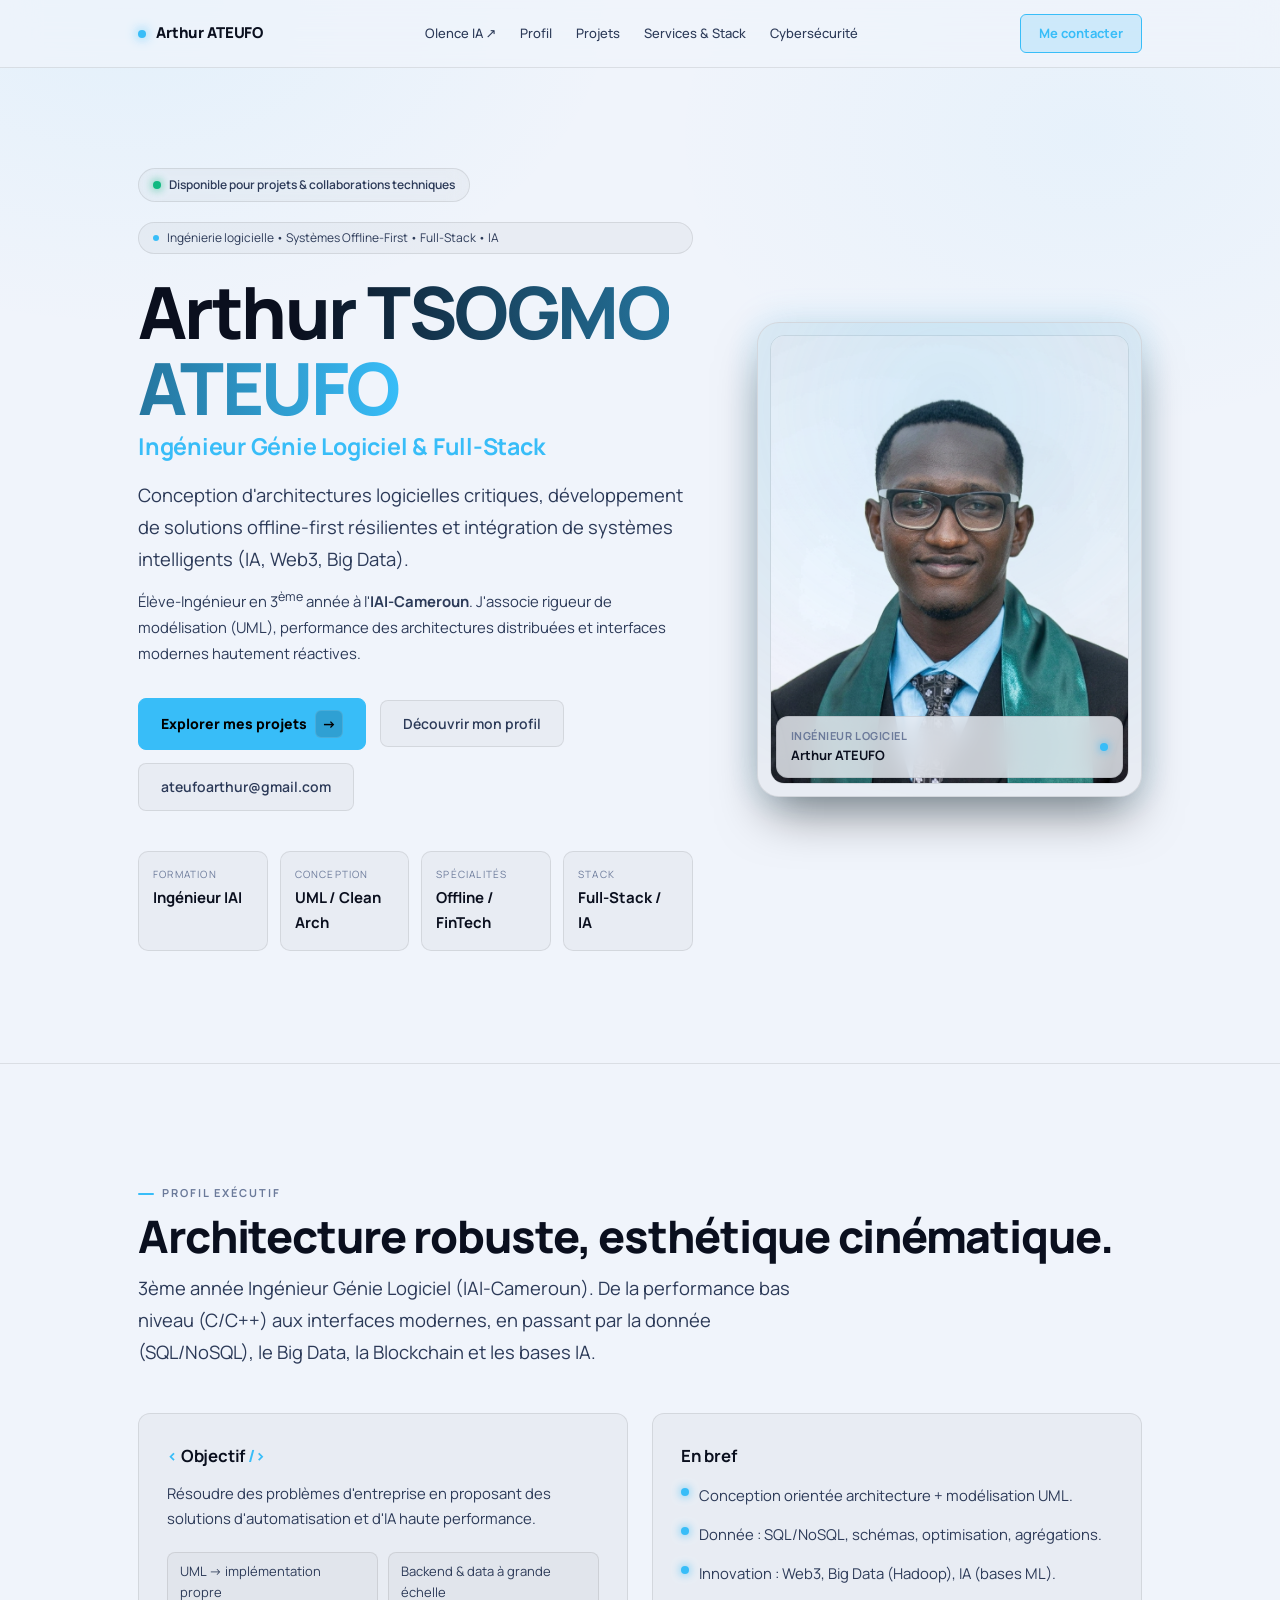
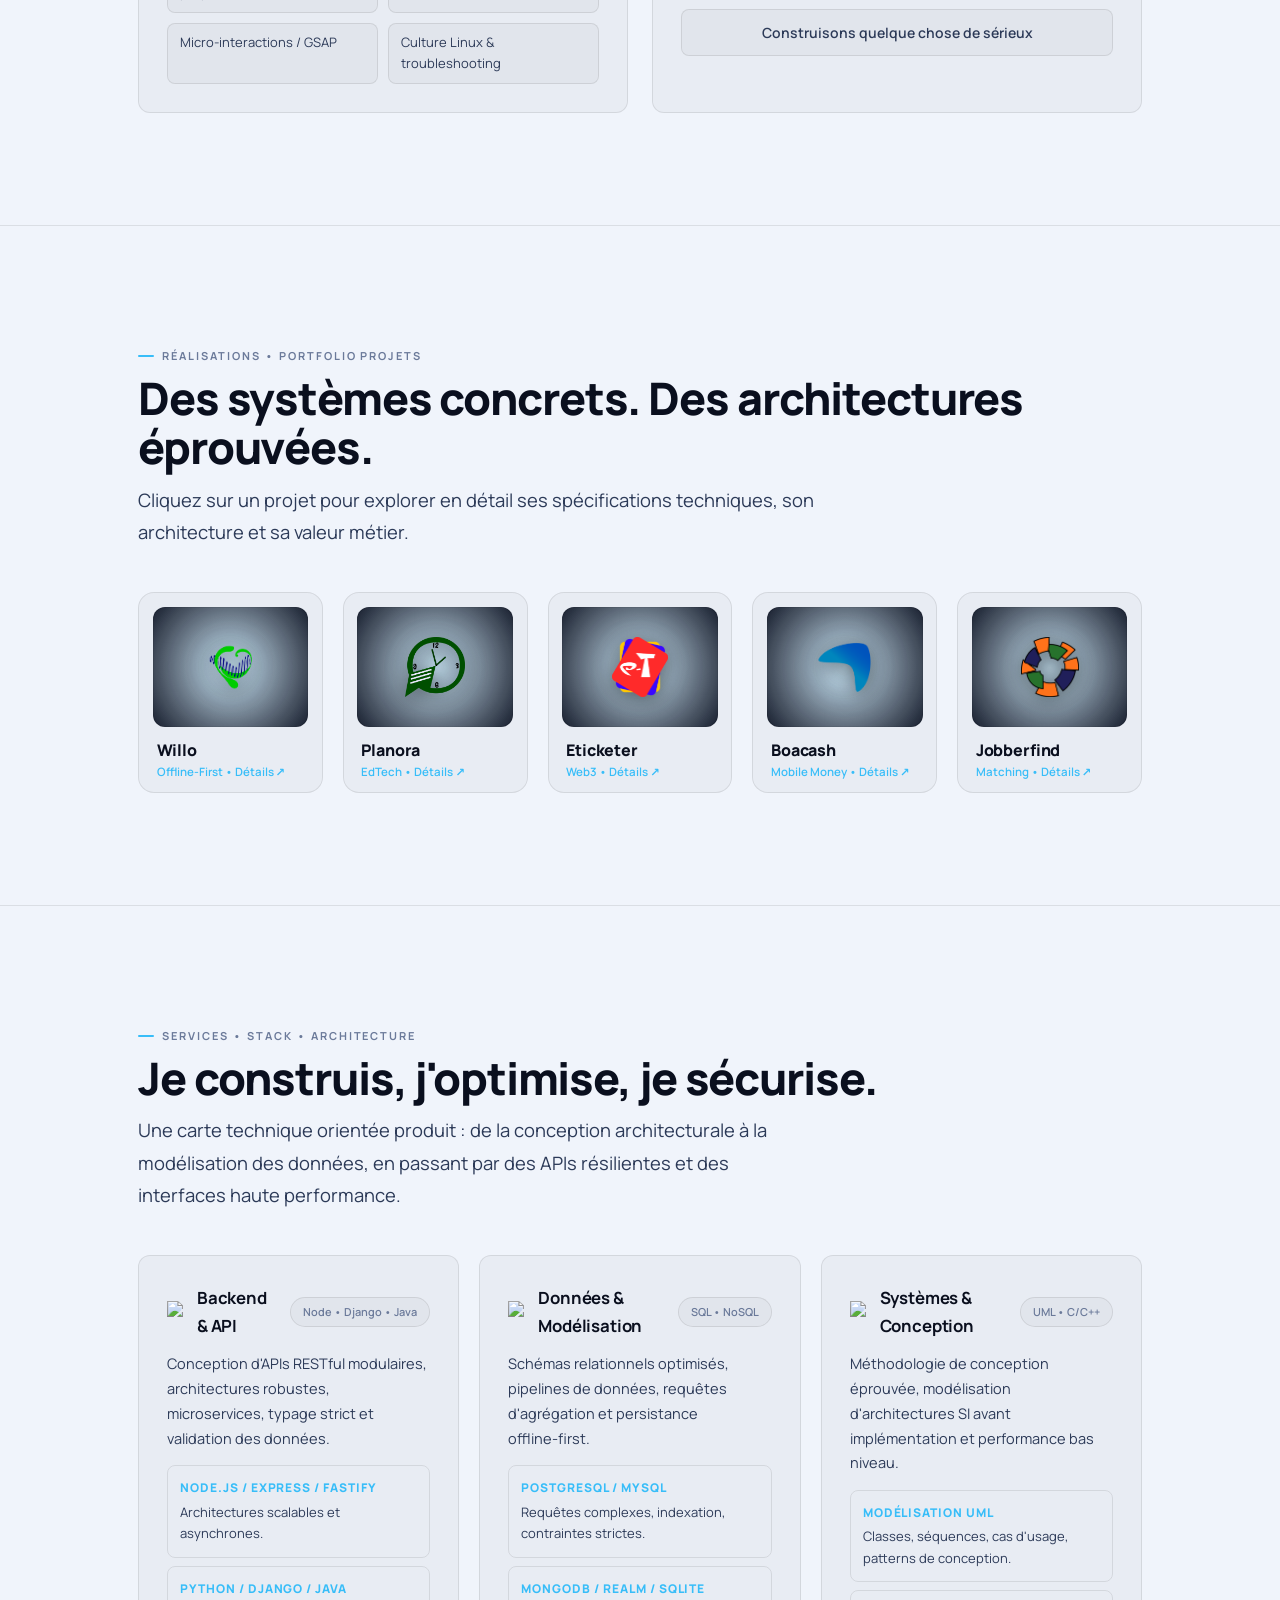
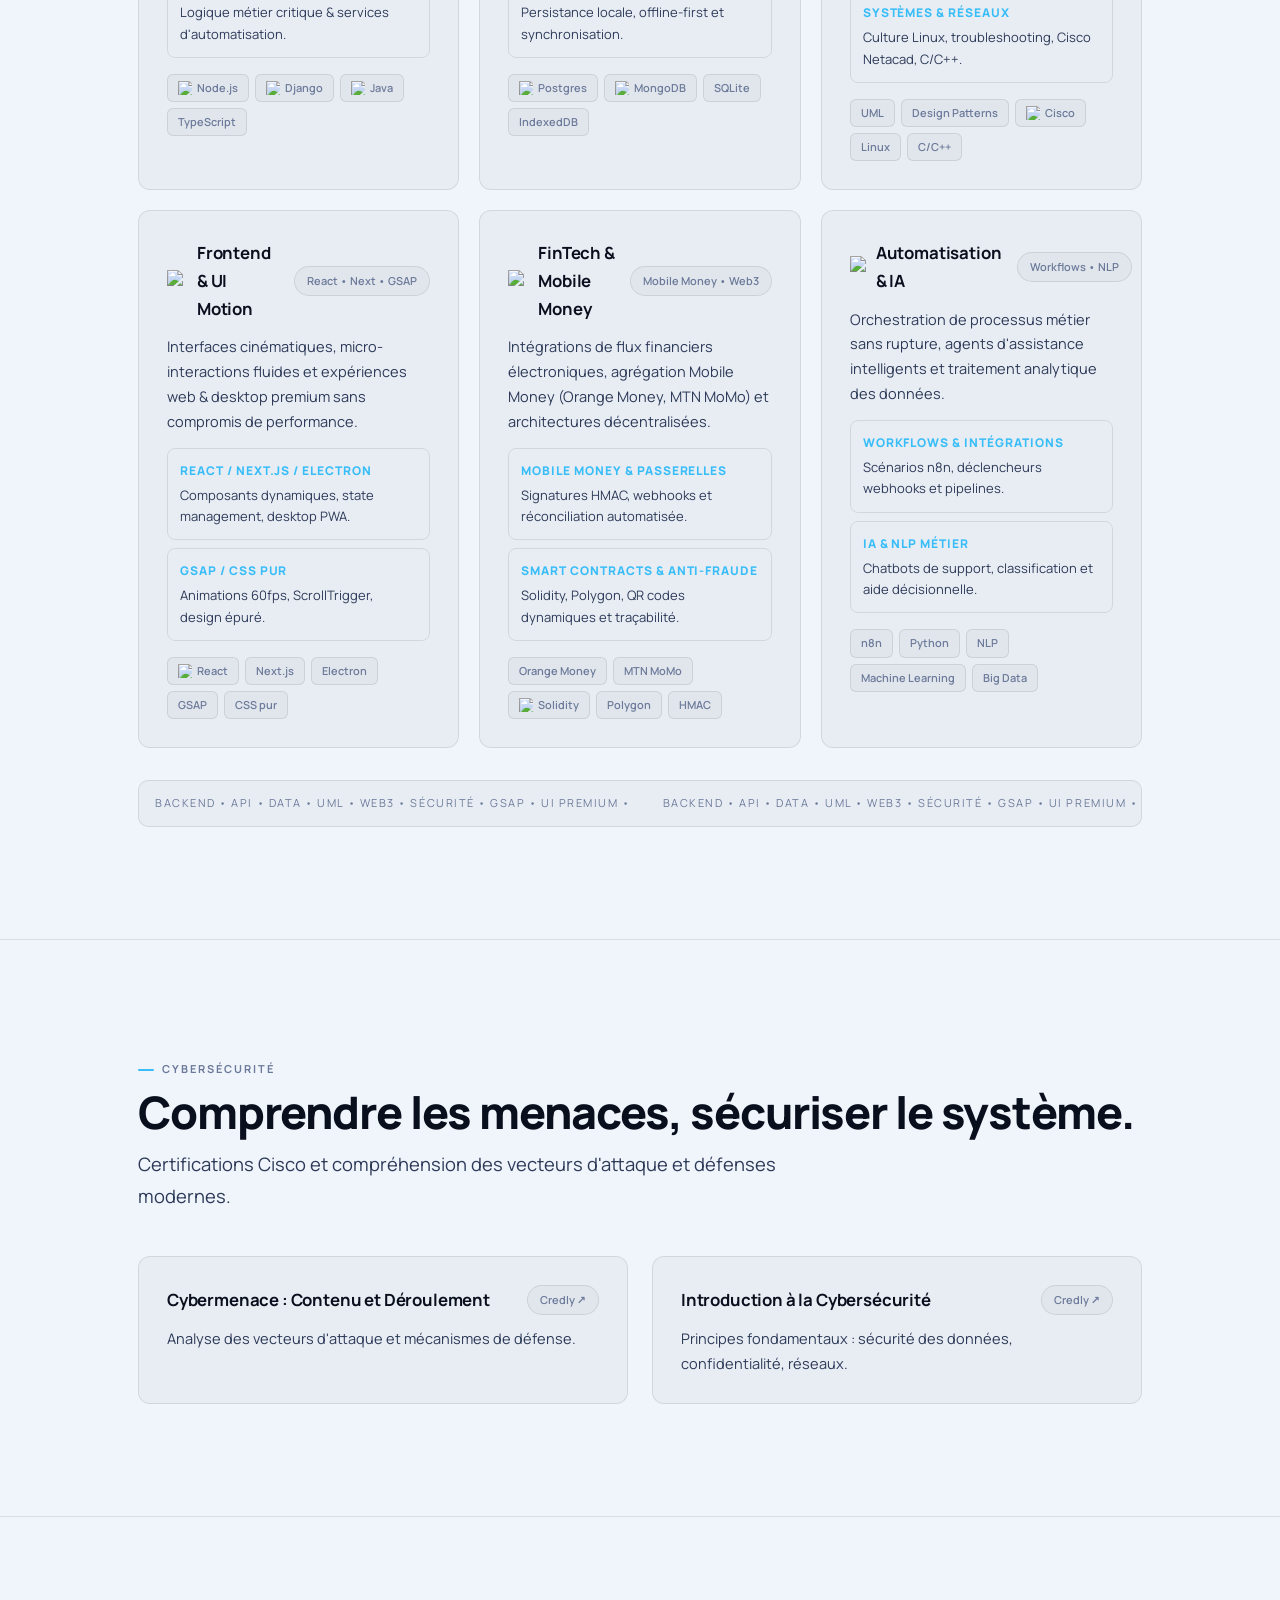
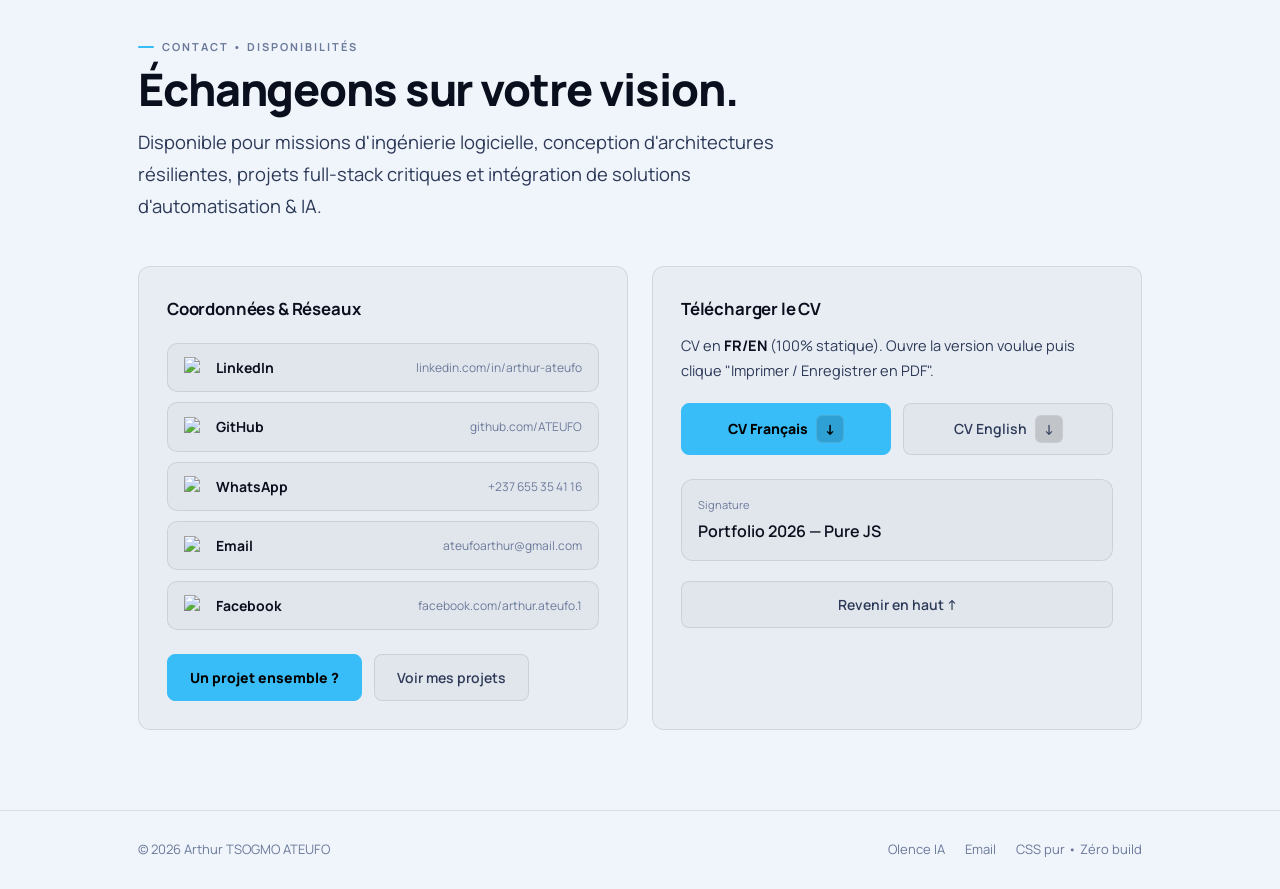
==== commit 56011c8d: "Mise à jour de mon portfolio" ====
--- a/src/html/portfolio.html
+++ b/src/html/portfolio.html
@@ -5,9 +5,9 @@
   <meta charset="UTF-8" />
   <meta name="viewport" content="width=device-width, initial-scale=1.0, viewport-fit=cover" />
   <meta name="color-scheme" content="light dark" />
-  <title>Arthur ATEUFO — Portfolio 2026</title>
+  <title>Arthur TSOGMO ATEUFO — Ingénieur Génie Logiciel &amp; Full‑Stack</title>
   <meta name="description"
-    content="Portfolio d'Arthur TSOGMO ATEUFO — Ingénieur Génie Logiciel (IAI), Full‑Stack. UML, Big Data, Web3, IA. Projets: Planora, E‑ticketer, Évaluateur IA." />
+    content="Portfolio d'Arthur TSOGMO ATEUFO — Ingénieur Génie Logiciel (IAI‑Cameroun), Développeur Full‑Stack &amp; Systèmes. Projets majeurs : Willo (Santé Offline‑First), Planora, Eticketer (Web3), Boacash, Jobberfind." />
 
   <link rel="icon" href="../../assets/favicon.ico" type="image/x-icon" />
   <link rel="apple-touch-icon" href="../../assets/favicon.ico" />
@@ -33,17 +33,15 @@
 
         <a class="p-header__brand" href="#hero">
           <span class="p-header__brand-dot" aria-hidden="true"></span>
-          Arthur A.
+          Arthur ATEUFO
         </a>
 
         <nav class="p-nav" aria-label="Navigation principale">
-          <a class="p-nav__link" href="../../index.html">Olence IA</a>
+          <a class="p-nav__link" href="../../index.html">Olence IA ↗</a>
           <a class="p-nav__link" href="#profil">Profil</a>
-          <a class="p-nav__link" href="#services">Services</a>
-          <a class="p-nav__link" href="#formation">Formation</a>
-          <a class="p-nav__link" href="#experience">Expérience</a>
           <a class="p-nav__link" href="#projets">Projets</a>
-          <a class="p-nav__link" href="#competences">Compétences</a>
+          <a class="p-nav__link" href="#services">Services &amp; Stack</a>
+          <a class="p-nav__link" href="#certifs">Cybersécurité</a>
         </nav>
 
         <a class="p-header__cta" href="#contact">Me contacter</a>
@@ -57,13 +55,11 @@
 
     <!-- Menu mobile -->
     <div class="p-mobile-menu" id="mobile-menu" role="navigation" aria-label="Menu mobile">
-      <a href="../../index.html">Olence IA</a>
+      <a href="../../index.html">Olence IA ↗</a>
       <a href="#profil">Profil</a>
-      <a href="#services">Services</a>
-      <a href="#formation">Formation</a>
-      <a href="#experience">Expérience</a>
       <a href="#projets">Projets</a>
-      <a href="#competences">Compétences</a>
+      <a href="#services">Services &amp; Stack</a>
+      <a href="#certifs">Cybersécurité</a>
       <a href="#contact">Contact</a>
     </div>
   </header>
@@ -72,64 +68,79 @@
   <main id="contenu">
 
     <!-- ─────────────────── HERO ─────────────────── -->
-    <section class="p-section" id="hero" style="padding-top: clamp(7rem, 16vw, 11rem);">
+    <section class="p-section" id="hero" style="padding-top: clamp(7rem, 14vw, 10.5rem);">
       <div class="p-wrap">
-        <div style="display:grid; grid-template-columns:1fr; gap:3rem; align-items:center;">
-
-          <!-- Texte -->
-          <div>
-            <div class="p-hero-tag" style="margin-bottom:1.5rem;">
+        <div class="p-hero-grid">
+
+          <!-- Colonne Présentation -->
+          <div class="p-hero-content" data-reveal>
+            <div class="p-status-pill">
+              <span class="p-status-dot" aria-hidden="true"></span>
+              Disponible pour projets &amp; collaborations techniques
+            </div>
+
+            <div class="p-hero-tag" style="margin-bottom:1.25rem;">
               <span class="p-hero-tag__dot" aria-hidden="true"></span>
-              Ingénierie logicielle &bull; Full‑Stack &bull; Web3 &bull; IA
-            </div>
-
-            <div class="flex">
-              <h1 class="p-h1">
-                <span class="p-gradient">{ Arthur ATEUFO } 🚀</span>
-              </h1>
-              <!-- Portrait -->
-              <div class="p-portrait-frame" data-reveal style="max-width:420px; margin-inline:auto; width:100%;">
-                <div class="p-portrait-glow" aria-hidden="true"></div>
-                <img class="p-portrait" id="portrait" src="../../assets/Profile%20Ateufo%20Arthur.png"
-                  alt="Photo de Arthur ATEUFO" loading="eager" />
-              </div>
-            </div>
-            <p class="p-lead">
-              Ingénieur Logiciel Full‑Stack 💻, spécialisé dans la conception d'architectures robustes
-              et le déploiement de solutions critiques. Mon expertise se situe à l'intersection de la
-              performance système (C/C++) et d'interfaces cinématiques (GSAP) ✨.
-            </p>
-            <p class="p-lead" style="margin-top:0.75rem; font-size:0.93rem;">
-              Basé au <strong style="color:var(--txt)">Cameroun</strong>, je propose des services alignés
-              sur mes compétences : backend/API, data, intégrations Web3, et frontend premium.
-            </p>
-
-            <div style="display:flex; flex-wrap:wrap; align-items:center; gap:0.75rem; margin-top:2rem;">
+              Ingénierie logicielle &bull; Systèmes Offline‑First &bull; Full‑Stack &bull; IA
+            </div>
+
+            <h1 class="p-h1">
+              <span class="p-gradient">Arthur TSOGMO ATEUFO</span>
+              <span class="p-hero-role">Ingénieur Génie Logiciel &amp; Full‑Stack</span>
+            </h1>
+
+            <p class="p-lead" style="margin-top:1.25rem;">
+              Conception d'architectures logicielles critiques, développement de solutions offline‑first
+              résilientes et intégration de systèmes intelligents (IA, Web3, Big Data).
+            </p>
+            <p class="p-lead" style="margin-top:0.65rem; font-size:0.93rem;">
+              Élève-Ingénieur en 3<sup>ème</sup> année à l'<strong>IAI‑Cameroun</strong>. J'associe rigueur
+              de modélisation (UML), performance des architectures distribuées et interfaces modernes
+              hautement réactives.
+            </p>
+
+            <div class="p-hero-actions">
               <a class="p-btn p-btn-primary" href="#projets">
-                Voir mes projets <span aria-hidden="true" class="p-btn-icon">→</span>
+                Explorer mes projets <span aria-hidden="true" class="p-btn-icon">→</span>
               </a>
               <a class="p-btn" href="#profil">Découvrir mon profil</a>
               <a class="p-btn p-btn-ghost" href="mailto:ateufoarthur@gmail.com">ateufoarthur@gmail.com</a>
             </div>
 
-            <dl style="display:grid; grid-template-columns:repeat(2,1fr); gap:0.75rem; margin-top:2.5rem;">
+            <dl class="p-hero-stats">
               <div class="p-stat">
-                <dt class="p-stat__key">Focus</dt>
-                <dd class="p-stat__val">Systèmes</dd>
+                <dt class="p-stat__key">Formation</dt>
+                <dd class="p-stat__val">Ingénieur IAI</dd>
               </div>
               <div class="p-stat">
-                <dt class="p-stat__key">Méthode</dt>
-                <dd class="p-stat__val">UML</dd>
+                <dt class="p-stat__key">Conception</dt>
+                <dd class="p-stat__val">UML / Clean Arch</dd>
               </div>
               <div class="p-stat">
-                <dt class="p-stat__key">Domaines</dt>
-                <dd class="p-stat__val">Web3/IA</dd>
+                <dt class="p-stat__key">Spécialités</dt>
+                <dd class="p-stat__val">Offline / FinTech</dd>
               </div>
               <div class="p-stat">
                 <dt class="p-stat__key">Stack</dt>
-                <dd class="p-stat__val">Full‑Stack</dd>
+                <dd class="p-stat__val">Full‑Stack / IA</dd>
               </div>
             </dl>
+          </div>
+
+          <!-- Colonne Portrait -->
+          <div class="p-portrait-wrapper" data-reveal>
+            <div class="p-portrait-frame">
+              <div class="p-portrait-glow" aria-hidden="true"></div>
+              <img class="p-portrait" id="portrait" src="../../assets/Profile%20Ateufo%20Arthur.png"
+                alt="Portrait d'Arthur TSOGMO ATEUFO — Ingénieur Génie Logiciel" loading="eager" />
+              <div class="p-portrait-badge">
+                <div class="p-portrait-badge__info">
+                  <span class="p-portrait-badge__label">Ingénieur Logiciel</span>
+                  <span class="p-portrait-badge__val">Arthur ATEUFO</span>
+                </div>
+                <span class="p-portrait-badge__dot" aria-hidden="true"></span>
+              </div>
+            </div>
           </div>
 
         </div>
@@ -194,255 +205,295 @@
       </div>
     </section>
 
-    <!-- ─────────────────── SERVICES ─────────────────── -->
-    <section class="p-section" id="services" aria-label="Services">
+    <!-- ─────────────────── PROJETS ─────────────────── -->
+    <section class="p-section" id="projets" aria-label="Projets">
       <div class="p-wrap">
         <div class="p-section-head" data-reveal>
-          <p class="p-eyebrow">Services</p>
+          <p class="p-eyebrow">Réalisations &bull; Portfolio Projets</p>
+          <h2 class="p-h2">Des systèmes concrets. Des architectures éprouvées.</h2>
+          <p class="p-lead">
+            Cliquez sur un projet pour explorer en détail ses spécifications techniques, son architecture et sa valeur métier.
+          </p>
+        </div>
+
+        <div class="p-projects-grid" data-reveal>
+
+          <!-- 1. WILLO -->
+          <button class="p-project-card" data-project="willo" type="button" aria-haspopup="dialog" aria-label="Voir les détails du projet Willo">
+            <div class="p-project-card__thumb">
+              <div class="p-project-card__glow" aria-hidden="true"></div>
+              <img class="p-project-card__img" src="../../assets/willo_logo.png" alt="Logo Willo" loading="lazy" />
+              <span class="p-project-card__zoom" aria-hidden="true">↗</span>
+            </div>
+            <div class="p-project-card__footer">
+              <span class="p-project-card__name">Willo</span>
+              <span class="p-project-card__hint">Offline‑First &bull; Détails ↗</span>
+            </div>
+          </button>
+
+          <!-- 2. PLANORA -->
+          <button class="p-project-card" data-project="planora" type="button" aria-haspopup="dialog" aria-label="Voir les détails du projet Planora">
+            <div class="p-project-card__thumb">
+              <div class="p-project-card__glow" aria-hidden="true"></div>
+              <img class="p-project-card__img" src="../../assets/planora_logo.png" alt="Logo Planora" loading="lazy" />
+              <span class="p-project-card__zoom" aria-hidden="true">↗</span>
+            </div>
+            <div class="p-project-card__footer">
+              <span class="p-project-card__name">Planora</span>
+              <span class="p-project-card__hint">EdTech &bull; Détails ↗</span>
+            </div>
+          </button>
+
+          <!-- 3. ETICKETER -->
+          <button class="p-project-card" data-project="eticketer" type="button" aria-haspopup="dialog" aria-label="Voir les détails du projet Eticketer">
+            <div class="p-project-card__thumb">
+              <div class="p-project-card__glow" aria-hidden="true"></div>
+              <img class="p-project-card__img" src="../../assets/eticketer_logo.png" alt="Logo Eticketer" loading="lazy" />
+              <span class="p-project-card__zoom" aria-hidden="true">↗</span>
+            </div>
+            <div class="p-project-card__footer">
+              <span class="p-project-card__name">Eticketer</span>
+              <span class="p-project-card__hint">Web3 &bull; Détails ↗</span>
+            </div>
+          </button>
+
+          <!-- 4. BOACASH -->
+          <button class="p-project-card" data-project="boacash" type="button" aria-haspopup="dialog" aria-label="Voir les détails du projet Boacash">
+            <div class="p-project-card__thumb">
+              <div class="p-project-card__glow" aria-hidden="true"></div>
+              <img class="p-project-card__img" src="../../assets/Logo_mboacach.png" alt="Logo Boacash" loading="lazy" />
+              <span class="p-project-card__zoom" aria-hidden="true">↗</span>
+            </div>
+            <div class="p-project-card__footer">
+              <span class="p-project-card__name">Boacash</span>
+              <span class="p-project-card__hint">Mobile Money &bull; Détails ↗</span>
+            </div>
+          </button>
+
+          <!-- 5. JOBBERFIND -->
+          <button class="p-project-card" data-project="jobberfind" type="button" aria-haspopup="dialog" aria-label="Voir les détails du projet Jobberfind">
+            <div class="p-project-card__thumb">
+              <div class="p-project-card__glow" aria-hidden="true"></div>
+              <img class="p-project-card__img" src="../../assets/jobbersfind_logo_form.png" alt="Logo Jobberfind" loading="lazy" />
+              <span class="p-project-card__zoom" aria-hidden="true">↗</span>
+            </div>
+            <div class="p-project-card__footer">
+              <span class="p-project-card__name">Jobberfind</span>
+              <span class="p-project-card__hint">Matching &bull; Détails ↗</span>
+            </div>
+          </button>
+
+        </div>
+      </div>
+    </section>
+
+    <!-- ─────────────────── SERVICES & EXPERTISES TECHNIQUES (FUSION) ─────────────────── -->
+    <section class="p-section" id="services" aria-label="Services et expertises techniques">
+      <!-- Ancre de compatibilité -->
+      <span id="competences" style="position:relative; top:-80px; display:block;"></span>
+      <div class="p-wrap">
+        <div class="p-section-head" data-reveal>
+          <p class="p-eyebrow">Services &bull; Stack &bull; Architecture</p>
           <h2 class="p-h2">Je construis, j'optimise, je sécurise.</h2>
           <p class="p-lead">
-            Des livrables clairs, une architecture propre, et une exécution orientée performance.
-            Le tout avec un rendu premium côté UI quand il faut.
+            Une carte technique orientée produit : de la conception architecturale à la modélisation des données,
+            en passant par des APIs résilientes et des interfaces haute performance.
           </p>
         </div>
 
         <div class="p-grid-3">
 
+          <!-- 1. Backend & Architecture API -->
           <article class="p-card" data-reveal>
             <div style="display:flex; align-items:center; justify-content:space-between; gap:12px;">
               <h3 class="p-h3" style="display:flex; align-items:center; gap:8px;">
                 <img src="https://cdn.simpleicons.org/nodedotjs/68A063" width="22" height="22" alt="Backend">
                 Backend &amp; API
               </h3>
-              <span class="p-chip">Node · Django</span>
+              <span class="p-chip">Node &bull; Django &bull; Java</span>
             </div>
             <p style="margin-top:0.75rem; color:var(--muted); font-size:0.91rem; line-height:1.7;">
-              Conception d'API robustes (REST), architecture, typage (TS), validation, intégration et déploiement.
-            </p>
+              Conception d'APIs RESTful modulaires, architectures robustes, microservices, typage strict et validation des données.
+            </p>
+            <div style="margin-top:0.9rem; display:flex; flex-direction:column; gap:0.5rem;">
+              <div class="p-skill">
+                <div class="p-skill__key">Node.js / Express / Fastify</div>
+                <div class="p-skill__val">Architectures scalables et asynchrones.</div>
+              </div>
+              <div class="p-skill">
+                <div class="p-skill__key">Python / Django / Java</div>
+                <div class="p-skill__val">Logique métier critique &amp; services d'automatisation.</div>
+              </div>
+            </div>
             <div style="display:flex; flex-wrap:wrap; gap:6px; margin-top:1rem;">
-              <span class="p-tag">
-                <img src="https://cdn.simpleicons.org/nodedotjs/339933" alt="Node.js"> Node.js
-              </span>
-              <span class="p-tag">
-                <img src="https://cdn.simpleicons.org/django/092E20" alt="Django"> Django
-              </span>
-              <span class="p-tag">
-                <img src="https://cdn.simpleicons.org/java/007396" alt="Java"> Java
-              </span>
+              <span class="p-tag"><img src="https://cdn.simpleicons.org/nodedotjs/339933" alt="Node.js"> Node.js</span>
+              <span class="p-tag"><img src="https://cdn.simpleicons.org/django/092E20" alt="Django"> Django</span>
+              <span class="p-tag"><img src="https://cdn.simpleicons.org/java/007396" alt="Java"> Java</span>
+              <span class="p-tag">TypeScript</span>
             </div>
           </article>
 
+          <!-- 2. Données & Modélisation -->
           <article class="p-card" data-reveal>
             <div style="display:flex; align-items:center; justify-content:space-between; gap:12px;">
               <h3 class="p-h3" style="display:flex; align-items:center; gap:8px;">
                 <img src="https://cdn.simpleicons.org/postgresql/336791" width="22" height="22" alt="Data">
-                Data &amp; Modélisation
+                Données &amp; Modélisation
               </h3>
-              <span class="p-chip">SQL · NoSQL</span>
+              <span class="p-chip">SQL &bull; NoSQL</span>
             </div>
             <p style="margin-top:0.75rem; color:var(--muted); font-size:0.91rem; line-height:1.7;">
-              Schémas relationnels, requêtes complexes, agrégations, optimisation, et flux de données scalables.
-            </p>
+              Schémas relationnels optimisés, pipelines de données, requêtes d'agrégation et persistance offline‑first.
+            </p>
+            <div style="margin-top:0.9rem; display:flex; flex-direction:column; gap:0.5rem;">
+              <div class="p-skill">
+                <div class="p-skill__key">PostgreSQL / MySQL</div>
+                <div class="p-skill__val">Requêtes complexes, indexation, contraintes strictes.</div>
+              </div>
+              <div class="p-skill">
+                <div class="p-skill__key">MongoDB / Realm / SQLite</div>
+                <div class="p-skill__val">Persistance locale, offline-first et synchronisation.</div>
+              </div>
+            </div>
             <div style="display:flex; flex-wrap:wrap; gap:6px; margin-top:1rem;">
-              <span class="p-tag">
-                <img src="https://cdn.simpleicons.org/postgresql/336791" alt="Postgres"> Postgres
-              </span>
-              <span class="p-tag">
-                <img src="https://cdn.simpleicons.org/mongodb/47A248" alt="MongoDB"> MongoDB
-              </span>
+              <span class="p-tag"><img src="https://cdn.simpleicons.org/postgresql/336791" alt="Postgres"> Postgres</span>
+              <span class="p-tag"><img src="https://cdn.simpleicons.org/mongodb/47A248" alt="MongoDB"> MongoDB</span>
+              <span class="p-tag">SQLite</span>
+              <span class="p-tag">IndexedDB</span>
             </div>
           </article>
 
+          <!-- 3. Systèmes & Rigueur UML -->
           <article class="p-card" data-reveal>
             <div style="display:flex; align-items:center; justify-content:space-between; gap:12px;">
               <h3 class="p-h3" style="display:flex; align-items:center; gap:8px;">
-                <img src="https://cdn.simpleicons.org/solidity/049CA4" width="22" height="22" alt="Web3">
-                Web3 &amp; Sécurité
+                <img src="https://cdn.simpleicons.org/diagramsdotnet/A9A9A9" width="22" height="22" alt="UML">
+                Systèmes &amp; Conception
               </h3>
-              <span class="p-chip">Cisco</span>
+              <span class="p-chip">UML &bull; C/C++</span>
             </div>
             <p style="margin-top:0.75rem; color:var(--muted); font-size:0.91rem; line-height:1.7;">
-              Intégrations Web3 (smart contracts / dApps) + bonnes pratiques sécurité dès la conception.
-            </p>
+              Méthodologie de conception éprouvée, modélisation d'architectures SI avant implémentation et performance bas niveau.
+            </p>
+            <div style="margin-top:0.9rem; display:flex; flex-direction:column; gap:0.5rem;">
+              <div class="p-skill">
+                <div class="p-skill__key">Modélisation UML</div>
+                <div class="p-skill__val">Classes, séquences, cas d'usage, patterns de conception.</div>
+              </div>
+              <div class="p-skill">
+                <div class="p-skill__key">Systèmes &amp; Réseaux</div>
+                <div class="p-skill__val">Culture Linux, troubleshooting, Cisco Netacad, C/C++.</div>
+              </div>
+            </div>
             <div style="display:flex; flex-wrap:wrap; gap:6px; margin-top:1rem;">
-              <span class="p-tag">
-                <img src="https://cdn.simpleicons.org/solidity/363636" alt="Solidity"> Solidity
-              </span>
-              <span class="p-tag">
-                <img src="https://cdn.simpleicons.org/cisco/00BCEB" alt="Cisco"> Cisco
-              </span>
+              <span class="p-tag">UML</span>
+              <span class="p-tag">Design Patterns</span>
+              <span class="p-tag"><img src="https://cdn.simpleicons.org/cisco/00BCEB" alt="Cisco"> Cisco</span>
+              <span class="p-tag">Linux</span>
+              <span class="p-tag">C/C++</span>
             </div>
           </article>
 
-        </div>
-
-        <div class="p-grid-2" style="margin-top:1.25rem;">
+          <!-- 4. Frontend & UI Motion -->
           <article class="p-card" data-reveal>
-            <h3 class="p-h3">Frontend premium (sans blabla)</h3>
+            <div style="display:flex; align-items:center; justify-content:space-between; gap:12px;">
+              <h3 class="p-h3" style="display:flex; align-items:center; gap:8px;">
+                <img src="https://cdn.simpleicons.org/react/61DAFB" width="22" height="22" alt="React">
+                Frontend &amp; UI Motion
+              </h3>
+              <span class="p-chip">React &bull; Next &bull; GSAP</span>
+            </div>
             <p style="margin-top:0.75rem; color:var(--muted); font-size:0.91rem; line-height:1.7;">
-              Interfaces modernes, micro‑interactions, et animations "cinéma" pour transformer
-              un produit sérieux en expérience mémorable.
-            </p>
+              Interfaces cinématiques, micro-interactions fluides et expériences web &amp; desktop premium sans compromis de performance.
+            </p>
+            <div style="margin-top:0.9rem; display:flex; flex-direction:column; gap:0.5rem;">
+              <div class="p-skill">
+                <div class="p-skill__key">React / Next.js / Electron</div>
+                <div class="p-skill__val">Composants dynamiques, state management, desktop PWA.</div>
+              </div>
+              <div class="p-skill">
+                <div class="p-skill__key">GSAP / CSS pur</div>
+                <div class="p-skill__val">Animations 60fps, ScrollTrigger, design épuré.</div>
+              </div>
+            </div>
             <div style="display:flex; flex-wrap:wrap; gap:6px; margin-top:1rem;">
+              <span class="p-tag"><img src="https://cdn.simpleicons.org/react/61DAFB" alt="React"> React</span>
+              <span class="p-tag">Next.js</span>
+              <span class="p-tag">Electron</span>
               <span class="p-tag">GSAP</span>
               <span class="p-tag">CSS pur</span>
-              <span class="p-tag">UI Motion</span>
-              <span class="p-tag">Perf</span>
             </div>
           </article>
 
+          <!-- 5. FinTech & Mobile Money (Sans solutions bancaires) -->
           <article class="p-card" data-reveal>
-            <h3 class="p-h3">Process</h3>
-            <ul style="margin-top:0.85rem; display:flex; flex-direction:column; gap:0.85rem;">
-              <li style="display:flex; gap:10px; color:var(--muted); font-size:0.91rem;">
-                <span class="p-dot"></span>
-                <span>Clarification du besoin + UML si nécessaire.</span>
-              </li>
-              <li style="display:flex; gap:10px; color:var(--muted); font-size:0.91rem;">
-                <span class="p-dot"></span>
-                <span>Prototype rapide → itération → livrable propre.</span>
-              </li>
-              <li style="display:flex; gap:10px; color:var(--muted); font-size:0.91rem;">
-                <span class="p-dot"></span>
-                <span>Performance, sécurité, documentation minimale.</span>
-              </li>
-            </ul>
-            <div style="margin-top:1.5rem;">
-              <a class="p-btn p-btn-primary" style="width:100%; justify-content:center;" href="#contact">Demander un
-                devis / une mission</a>
+            <div style="display:flex; align-items:center; justify-content:space-between; gap:12px;">
+              <h3 class="p-h3" style="display:flex; align-items:center; gap:8px;">
+                <img src="https://cdn.simpleicons.org/solidity/049CA4" width="22" height="22" alt="FinTech">
+                FinTech &amp; Mobile Money
+              </h3>
+              <span class="p-chip">Mobile Money &bull; Web3</span>
+            </div>
+            <p style="margin-top:0.75rem; color:var(--muted); font-size:0.91rem; line-height:1.7;">
+              Intégrations de flux financiers électroniques, agrégation Mobile Money (Orange Money, MTN MoMo) et architectures décentralisées.
+            </p>
+            <div style="margin-top:0.9rem; display:flex; flex-direction:column; gap:0.5rem;">
+              <div class="p-skill">
+                <div class="p-skill__key">Mobile Money &amp; Passerelles</div>
+                <div class="p-skill__val">Signatures HMAC, webhooks et réconciliation automatisée.</div>
+              </div>
+              <div class="p-skill">
+                <div class="p-skill__key">Smart Contracts &amp; Anti‑Fraude</div>
+                <div class="p-skill__val">Solidity, Polygon, QR codes dynamiques et traçabilité.</div>
+              </div>
+            </div>
+            <div style="display:flex; flex-wrap:wrap; gap:6px; margin-top:1rem;">
+              <span class="p-tag">Orange Money</span>
+              <span class="p-tag">MTN MoMo</span>
+              <span class="p-tag"><img src="https://cdn.simpleicons.org/solidity/363636" alt="Solidity"> Solidity</span>
+              <span class="p-tag">Polygon</span>
+              <span class="p-tag">HMAC</span>
             </div>
           </article>
+
+          <!-- 6. Automatisation & IA Appliquée -->
+          <article class="p-card" data-reveal>
+            <div style="display:flex; align-items:center; justify-content:space-between; gap:12px;">
+              <h3 class="p-h3" style="display:flex; align-items:center; gap:8px;">
+                <img src="https://cdn.simpleicons.org/python/3776AB" width="22" height="22" alt="IA">
+                Automatisation &amp; IA
+              </h3>
+              <span class="p-chip">Workflows &bull; NLP</span>
+            </div>
+            <p style="margin-top:0.75rem; color:var(--muted); font-size:0.91rem; line-height:1.7;">
+              Orchestration de processus métier sans rupture, agents d'assistance intelligents et traitement analytique des données.
+            </p>
+            <div style="margin-top:0.9rem; display:flex; flex-direction:column; gap:0.5rem;">
+              <div class="p-skill">
+                <div class="p-skill__key">Workflows &amp; Intégrations</div>
+                <div class="p-skill__val">Scénarios n8n, déclencheurs webhooks et pipelines.</div>
+              </div>
+              <div class="p-skill">
+                <div class="p-skill__key">IA &amp; NLP Métier</div>
+                <div class="p-skill__val">Chatbots de support, classification et aide décisionnelle.</div>
+              </div>
+            </div>
+            <div style="display:flex; flex-wrap:wrap; gap:6px; margin-top:1rem;">
+              <span class="p-tag">n8n</span>
+              <span class="p-tag">Python</span>
+              <span class="p-tag">NLP</span>
+              <span class="p-tag">Machine Learning</span>
+              <span class="p-tag">Big Data</span>
+            </div>
+          </article>
+
         </div>
 
         <div class="p-marquee" aria-hidden="true">
           <div class="p-marquee__track">
-            <span>Backend &bull; API &bull; Data &bull; UML &bull; Web3 &bull; Sécurité &bull; GSAP &bull; UI Premium
-              &bull;</span>
-            <span>Backend &bull; API &bull; Data &bull; UML &bull; Web3 &bull; Sécurité &bull; GSAP &bull; UI Premium
-              &bull;</span>
-            <span>Backend &bull; API &bull; Data &bull; UML &bull; Web3 &bull; Sécurité &bull; GSAP &bull; UI Premium
-              &bull;</span>
-          </div>
-        </div>
-      </div>
-    </section>
-
-    <!-- ─────────────────── FORMATION ─────────────────── -->
-    <section class="p-section" id="formation" aria-label="Formation">
-      <div class="p-wrap">
-        <div class="p-section-head" data-reveal>
-          <p class="p-eyebrow">Formation</p>
-          <h2 class="p-h2">Méthode, rigueur, systèmes.</h2>
-          <p class="p-lead">
-            Une base solide en conception et une montée en puissance sur les architectures SI,
-            l'algorithmique, et la donnée à grande échelle.
-          </p>
-        </div>
-
-        <div class="p-timeline">
-          <article class="p-card p-tl-item" data-reveal>
-            <div class="p-tl-meta">
-              <span class="p-badge">2023 — Présent</span>
-              <span class="p-tl-meta-place">IAI‑Cameroun &bull; Yaoundé</span>
-            </div>
-            <h3 class="p-h3">Cycle Ingénieur Génie Logiciel (3ème année)</h3>
-            <ul style="margin-top:0.75rem; padding-left:1.25rem; list-style:disc;
-                       color:var(--muted); font-size:0.91rem; display:flex; flex-direction:column; gap:6px;">
-              <li>Algorithmique complexe, architectures SI, Big Data (Hadoop/MapReduce), bases ML.</li>
-              <li>Modélisation UML : classes, séquences, cas d'usage, état‑transition.</li>
-            </ul>
-          </article>
-
-          <article class="p-card p-tl-item" data-reveal>
-            <div class="p-tl-meta">
-              <span class="p-badge">Bac +2</span>
-              <span class="p-tl-meta-place">Fondations</span>
-            </div>
-            <h3 class="p-h3">BTS Informatique</h3>
-            <ul style="margin-top:0.75rem; padding-left:1.25rem; list-style:disc;
-                       color:var(--muted); font-size:0.91rem;">
-              <li>Programmation structurée, maintenance, réseaux locaux, administration de base.</li>
-            </ul>
-          </article>
-        </div>
-      </div>
-    </section>
-
-    <!-- ─────────────────── EXPERIENCE ─────────────────── -->
-    <section class="p-section" id="experience" aria-label="Expérience">
-      <div class="p-wrap">
-        <div class="p-section-head" data-reveal>
-          <p class="p-eyebrow">Expérience</p>
-          <h2 class="p-h2">Du besoin à un produit exploitable.</h2>
-          <p class="p-lead">
-            Une expérience orientée impact : support client automatisé, accès 24/7, et un socle
-            technique propre.
-          </p>
-        </div>
-
-        <div style="display:flex; flex-direction:column; gap:1.25rem;">
-
-          <article class="p-card" data-reveal>
-            <div style="display:flex; flex-wrap:wrap; align-items:center; gap:8px; margin-bottom:0.85rem;">
-              <span class="p-badge">Stage &bull; Mars — Juin 2025</span>
-              <span class="p-badge">Automatisation</span>
-              <span class="p-badge">IA</span>
-            </div>
-            <h3 class="p-h3">Développeur Logiciel &amp; IA — Dowhile Sarl</h3>
-            <p style="margin-top:0.65rem; color:var(--muted); font-size:0.91rem; line-height:1.7;">
-              Conception de systèmes d'automatisation intelligente pour optimiser les processus métier
-              et intégration de solutions IA.
-            </p>
-            <ul style="margin-top:1rem; display:flex; flex-direction:column; gap:8px;">
-              <li style="display:flex; gap:10px; color:var(--muted); font-size:0.91rem;">
-                <span class="p-dot"></span><span>Analyse des goulots d'étranglement opérationnels.</span>
-              </li>
-              <li style="display:flex; gap:10px; color:var(--muted); font-size:0.91rem;">
-                <span class="p-dot"></span><span>Développement de scripts d'automatisation haute performance.</span>
-              </li>
-              <li style="display:flex; gap:10px; color:var(--muted); font-size:0.91rem;">
-                <span class="p-dot"></span><span>Mise en œuvre de modules IA pour la prise de décision assistée.</span>
-              </li>
-            </ul>
-          </article>
-
-          <div class="p-grid-2">
-            <article class="p-card" data-reveal>
-              <div style="display:flex; flex-wrap:wrap; align-items:center; gap:8px; margin-bottom:0.85rem;">
-                <span class="p-badge">Stage &bull; 3 mois</span>
-                <span class="p-badge">IA &bull; NLP 🤖</span>
-                <span class="p-badge">E‑commerce 🛒</span>
-              </div>
-              <h3 class="p-h3">Développeur Logiciel &amp; Intégrateur IA 🛠️</h3>
-              <p style="margin-top:0.65rem; color:var(--muted); font-size:0.91rem; line-height:1.7;">
-                Conception et développement d'un chatbot intelligent pour automatiser le support client
-                et optimiser le tunnel de conversion.
-              </p>
-              <ul style="margin-top:1rem; display:flex; flex-direction:column; gap:8px;">
-                <li style="display:flex; gap:10px; color:var(--muted); font-size:0.91rem;">
-                  <span class="p-dot"></span><span>Architecture du bot + arbres de décision.</span>
-                </li>
-                <li style="display:flex; gap:10px; color:var(--muted); font-size:0.91rem;">
-                  <span class="p-dot"></span><span>Intégration NLP pour compréhension du langage.</span>
-                </li>
-                <li style="display:flex; gap:10px; color:var(--muted); font-size:0.91rem;">
-                  <span class="p-dot"></span><span>Connexion catalogue (produits/stocks) pour réponses temps
-                    réel.</span>
-                </li>
-              </ul>
-            </article>
-
-            <div class="p-card" data-reveal>
-              <h3 class="p-h3">Impact</h3>
-              <p style="margin-top:0.65rem; color:var(--muted); font-size:0.91rem; line-height:1.7;">
-                Réduction du temps de réponse client et création d'une interface d'assistance
-                disponible 24/7.
-              </p>
-              <div class="p-info-box" style="margin-top:1.25rem;">
-                <div class="p-info-box__label">Signal</div>
-                <div class="p-info-box__val">"Design → IA → Données → UX" sans rupture</div>
-              </div>
-            </div>
+            <span>Backend &bull; API &bull; Data &bull; UML &bull; Web3 &bull; Sécurité &bull; GSAP &bull; UI Premium &bull;</span>
+            <span>Backend &bull; API &bull; Data &bull; UML &bull; Web3 &bull; Sécurité &bull; GSAP &bull; UI Premium &bull;</span>
+            <span>Backend &bull; API &bull; Data &bull; UML &bull; Web3 &bull; Sécurité &bull; GSAP &bull; UI Premium &bull;</span>
           </div>
         </div>
       </div>
@@ -483,257 +534,22 @@
       </div>
     </section>
 
-    <!-- ─────────────────── PROJETS ─────────────────── -->
-    <section class="p-section" id="projets" aria-label="Projets">
-      <div class="p-wrap">
-        <div class="p-section-head" data-reveal>
-          <p class="p-eyebrow">Projets</p>
-          <h2 class="p-h2">Des systèmes concrets. Des choix assumés.</h2>
-          <p class="p-lead">
-            Desktop sync, Web3 anti‑fraude, IA de prédiction, et frontend premium.
-          </p>
-        </div>
-
-        <div class="p-rail" aria-label="Galerie projets">
-          <div class="p-rail__progress" id="projectProgress" aria-hidden="true"></div>
-          <div class="p-rail__track" id="projectsTrack">
-
-            <article class="p-project" data-reveal>
-              <div class="p-project__top">
-                <div>
-                  <div class="p-project__title">Planora</div>
-                  <div class="p-project__sub">Gestion de plannings scolaires</div>
-                </div>
-              </div>
-              <div class="p-project__tags">
-                <span class="p-tag">Electron</span>
-                <span class="p-tag">React</span>
-                <span class="p-tag">Node</span>
-                <span class="p-tag">MongoDB</span>
-                <span class="p-tag">Realm</span>
-              </div>
-              <p class="p-project__body">
-                Application desktop robuste, performance + synchronisation cloud.
-                Modélisation de données complexes et contrôleurs stricts pour éviter
-                les conflits d'horaires.
-              </p>
-            </article>
-
-            <article class="p-project" data-reveal>
-              <div class="p-project__top">
-                <div>
-                  <div class="p-project__title">E‑ticketer</div>
-                  <div class="p-project__sub">Billetterie décentralisée Web3</div>
-                </div>
-              </div>
-              <div class="p-project__tags">
-                <span class="p-tag">Ethereum/Polygon</span>
-                <span class="p-tag">Solidity</span>
-                <span class="p-tag">NFT</span>
-                <span class="p-tag">PostgreSQL</span>
-              </div>
-              <p class="p-project__body">
-                Lutte contre la fraude événementielle : billets NFT, traçabilité, inviolabilité.
-                Architecture Web2 ↔ Web3 avec métadonnées relationnelles.
-              </p>
-            </article>
-
-            <article class="p-project" data-reveal>
-              <div class="p-project__top">
-                <div>
-                  <div class="p-project__title">Évaluateur IA</div>
-                  <div class="p-project__sub">Analyse &amp; prédiction de devises</div>
-                </div>
-              </div>
-              <div class="p-project__tags">
-                <span class="p-tag">Python</span>
-                <span class="p-tag">Data</span>
-                <span class="p-tag">ML</span>
-              </div>
-              <p class="p-project__body">
-                Collecte de données historiques, traitement séries temporelles et mise en place
-                d'algorithmes prédictifs pour analystes financiers.
-              </p>
-            </article>
-
-            <article class="p-project highlight" data-reveal>
-              <div class="p-project__top">
-                <div>
-                  <div class="p-project__title">Portfolio Premium 2026</div>
-                  <div class="p-project__sub">Ingénierie Frontend avancée</div>
-                </div>
-              </div>
-              <div class="p-project__tags">
-                <span class="p-tag">GSAP</span>
-                <span class="p-tag">CSS pur</span>
-                <span class="p-tag">Micro‑interactions</span>
-              </div>
-              <p class="p-project__body">
-                Animations cinématiques (ScrollTrigger), micro‑interactions et architecture modulaire.
-                Ce site est la version "pure JS, zéro build".
-              </p>
-            </article>
-
-          </div>
-        </div>
-
-        <div style="display:flex; flex-wrap:wrap; gap:0.75rem; margin-top:1.5rem;">
-          <a class="p-btn p-btn-primary" href="#contact">Un projet ensemble</a>
-          <a class="p-btn" href="#competences">Voir ma cartographie</a>
-        </div>
-      </div>
-    </section>
-
-    <!-- ─────────────────── COMPÉTENCES ─────────────────── -->
-    <section class="p-section" id="competences" aria-label="Compétences">
-      <div class="p-wrap">
-        <div class="p-section-head" data-reveal>
-          <p class="p-eyebrow">Compétences</p>
-          <h2 class="p-h2">Carte technique.</h2>
-          <p class="p-lead">Une stack orientée produit : architecture, backend, data, frontend, systèmes.</p>
-        </div>
-
-        <div class="p-grid-3">
-
-          <!-- Données -->
-          <div class="p-card" data-reveal>
-            <h3 class="p-h3" style="display:flex; align-items:center; gap:8px;">
-              <img src="https://cdn.simpleicons.org/postgresql/336791" width="22" height="22" alt="Data">
-              Données
-            </h3>
-            <div style="margin-top:1rem; display:flex; flex-direction:column; gap:0.65rem;">
-              <div class="p-skill">
-                <div class="p-skill__key">
-                  <img src="https://cdn.simpleicons.org/postgresql/4169E1" alt="PostgreSQL">
-                  SQL (Postgres/MySQL)
-                </div>
-                <div class="p-skill__val">Optimisation, schémas, requêtes complexes.</div>
-              </div>
-              <div class="p-skill">
-                <div class="p-skill__key">
-                  <img src="https://cdn.simpleicons.org/mongodb/47A248" alt="MongoDB">
-                  NoSQL (Mongo/Realm)
-                </div>
-                <div class="p-skill__val">Agrégations, synchronisation mobile.</div>
-              </div>
-            </div>
-          </div>
-
-          <!-- Backend -->
-          <div class="p-card" data-reveal>
-            <h3 class="p-h3" style="display:flex; align-items:center; gap:8px;">
-              <img src="https://cdn.simpleicons.org/nodedotjs/339933" width="22" height="22" alt="Node.js">
-              Backend &amp; API
-            </h3>
-            <div style="margin-top:1rem; display:flex; flex-direction:column; gap:0.65rem;">
-              <div class="p-skill">
-                <div class="p-skill__key">
-                  <img src="https://cdn.simpleicons.org/nodedotjs/68A063" alt="Node.js">
-                  Node.js / Express / Java
-                </div>
-                <div class="p-skill__val">Fastify, Architectures robustes.</div>
-              </div>
-              <div class="p-skill">
-                <div class="p-skill__key">
-                  <img src="https://cdn.simpleicons.org/python/3776AB" alt="Python">
-                  Python / Django
-                </div>
-                <div class="p-skill__val">Automatisation, API RESTful.</div>
-              </div>
-            </div>
-          </div>
-
-          <!-- Frontend -->
-          <div class="p-card" data-reveal>
-            <h3 class="p-h3" style="display:flex; align-items:center; gap:8px;">
-              <img src="https://cdn.simpleicons.org/react/61DAFB" width="22" height="22" alt="React">
-              UI &amp; Frontend
-            </h3>
-            <div style="margin-top:1rem; display:flex; flex-direction:column; gap:0.65rem;">
-              <div class="p-skill">
-                <div class="p-skill__key">
-                  <img src="https://cdn.simpleicons.org/react/61DAFB" alt="React">
-                  React / Next.js / Mobile
-                </div>
-                <div class="p-skill__val">Composants dynamiques, React Native.</div>
-              </div>
-              <div class="p-skill">
-                <div class="p-skill__key">CSS pur / GSAP</div>
-                <div class="p-skill__val">Animations premium, UX cinématique.</div>
-              </div>
-            </div>
-          </div>
-
-          <!-- Systèmes -->
-          <div class="p-card" data-reveal>
-            <h3 class="p-h3" style="display:flex; align-items:center; gap:8px;">
-              <img src="https://cdn.simpleicons.org/diagramsdotnet/A9A9A9" width="22" height="22" alt="UML">
-              Systèmes &amp; Conception
-            </h3>
-            <div style="margin-top:1rem; display:flex; flex-direction:column; gap:0.65rem;">
-              <div class="p-skill">
-                <div class="p-skill__key">
-                  <img src="https://cdn.simpleicons.org/diagramsdotnet/5DADE2" alt="UML">
-                  UML / Design Patterns
-                </div>
-                <div class="p-skill__val">Modélisation &amp; architectures.</div>
-              </div>
-              <div class="p-skill">
-                <div class="p-skill__key">
-                  <img src="https://cdn.simpleicons.org/cisco/00BCEB" alt="Cisco">
-                  Netacad / Cisco / Linux
-                </div>
-                <div class="p-skill__val">Réseaux, sécurité, infrastructures.</div>
-              </div>
-            </div>
-          </div>
-
-          <!-- Langues -->
-          <div class="p-card" data-reveal>
-            <h3 class="p-h3">Langues &amp; Soft Skills</h3>
-            <div style="display:flex; flex-wrap:wrap; gap:0.5rem; margin-top:1rem;">
-              <span class="p-pill">Français (Maternel)</span>
-              <span class="p-pill">Anglais (Tech)</span>
-              <span class="p-pill">Chinois (Apprentissage)</span>
-              <span class="p-pill">Rigueur &amp; Analyse</span>
-            </div>
-          </div>
-
-          <!-- Innovation -->
-          <div class="p-card" data-reveal>
-            <h3 class="p-h3">Innovation</h3>
-            <div style="display:flex; flex-wrap:wrap; gap:0.5rem; margin-top:1rem;">
-              <span class="p-tag" style="font-size:12px; padding:6px 12px;">Web3</span>
-              <span class="p-tag" style="font-size:12px; padding:6px 12px;">Big Data</span>
-              <span class="p-tag" style="font-size:12px; padding:6px 12px;">Intelligence Artificielle</span>
-            </div>
-            <div class="p-info-box" style="margin-top:1rem;">
-              <div class="p-info-box__val" style="font-size:13px;">
-                Clarté d'abord. Performance ensuite. Magie à la fin.
-              </div>
-            </div>
-          </div>
-
-        </div>
-      </div>
-    </section>
-
     <!-- ─────────────────── CONTACT ─────────────────── -->
     <section class="p-section" id="contact" style="padding-bottom:5rem;" aria-label="Contact">
       <div class="p-wrap">
         <div class="p-section-head" data-reveal>
-          <p class="p-eyebrow">Contact</p>
-          <h2 class="p-h2">On connecte&nbsp;?</h2>
+          <p class="p-eyebrow">Contact &bull; Disponibilités</p>
+          <h2 class="p-h2">Échangeons sur votre vision.</h2>
           <p class="p-lead">
-            Si tu veux une personne qui pense architecture, qui livre proprement, et qui sait rendre
-            ça beau — je suis là.
+            Disponible pour missions d'ingénierie logicielle, conception d'architectures résilientes,
+            projets full-stack critiques et intégration de solutions d'automatisation &amp; IA.
           </p>
         </div>
 
         <div class="p-grid-2">
 
           <div class="p-card" data-reveal>
-            <h3 class="p-h3">Me contacter &amp; me suivre 👋</h3>
+            <h3 class="p-h3">Coordonnées &amp; Réseaux</h3>
             <div style="display:flex; flex-direction:column; gap:0.65rem; margin-top:1.25rem;">
               <a class="p-contact-row" href="https://www.linkedin.com/in/arthur-ateufo-0923172a2" target="_blank"
                 rel="noreferrer">
@@ -806,6 +622,15 @@
         </div>
       </div>
     </section>
+
+    <!-- ── MODAL DÉTAILS PROJET ── -->
+    <div class="p-modal" id="projectModal" role="dialog" aria-modal="true" aria-hidden="true">
+      <div class="p-modal__backdrop" id="modalBackdrop"></div>
+      <div class="p-modal__dialog">
+        <button class="p-modal__close" id="modalCloseBtn" aria-label="Fermer la fenêtre">✕</button>
+        <div class="p-modal__body" id="modalContent"></div>
+      </div>
+    </div>
 
   </main>
 
--- a/src/styles/portfolio.css
+++ b/src/styles/portfolio.css
@@ -389,46 +389,314 @@
 }
 .p-tl-meta-place { font-size: 12px; color: var(--sub); }
 
-/* ── Projects rail ─────────────────────────────────────────────────────── */
-.p-rail {
+/* ── Projects compact grid ─────────────────────────────────────────────── */
+.p-projects-grid {
+  display: grid;
+  grid-template-columns: repeat(auto-fit, minmax(185px, 1fr));
+  gap: 1.25rem;
+}
+
+@media (min-width: 1024px) {
+  .p-projects-grid {
+    grid-template-columns: repeat(5, 1fr);
+  }
+}
+
+@media (max-width: 640px) {
+  .p-projects-grid {
+    grid-template-columns: repeat(2, 1fr);
+    gap: 0.85rem;
+  }
+}
+
+.p-project-card {
+  background: var(--card);
+  border: 1px solid var(--border);
+  border-radius: 16px;
+  padding: 0.85rem;
+  display: flex;
+  flex-direction: column;
+  gap: 0.75rem;
+  cursor: pointer;
+  text-align: left;
+  color: inherit;
+  font-family: inherit;
+  transition: border-color 0.25s, transform 0.25s, box-shadow 0.25s;
   position: relative;
-  border: 1px solid var(--border); border-radius: 16px;
-  background: var(--card); overflow: hidden;
-}
-
-.p-rail__track {
-  display: flex; gap: 1.5rem;
-  padding: 2.5rem clamp(1rem, 8vw, 5rem);
-  width: max-content;
-  will-change: transform;
-}
-
-.p-project {
-  flex: 0 0 min(380px, 82vw);
-  border: 1px solid var(--border); border-radius: 12px;
-  background: var(--card); padding: 1.5rem;
-  position: relative; overflow: hidden;
-  transition: border-color 0.25s, transform 0.25s;
-}
-.p-project:hover { border-color: var(--border-h); transform: translateY(-3px); }
-.p-project.highlight { border-color: rgba(56,189,248,0.4); }
-
-.p-project__top {
-  display: flex; align-items: baseline;
-  justify-content: space-between; gap: 12px;
-}
-.p-project__title { font-weight: 800; font-size: 17px; letter-spacing: -0.01em; color: var(--txt); }
-.p-project__sub { font-size: 12px; color: var(--sub); margin-top: 2px; }
-.p-project__tags { display: flex; flex-wrap: wrap; gap: 6px; margin-top: 10px; }
-.p-project__body { margin-top: 12px; font-size: 13px; line-height: 1.7; color: var(--muted); }
-
-/* Rail progress bar */
-.p-rail__progress {
-  position: absolute; bottom: 0; left: 0;
-  height: 2px; width: 0;
+  overflow: hidden;
+  width: 100%;
+  outline: none;
+}
+
+.p-project-card:hover,
+.p-project-card:focus-visible {
+  border-color: var(--border-h);
+  transform: translateY(-4px);
+  box-shadow: 0 16px 32px -8px rgba(0, 0, 0, 0.45), 0 0 20px var(--sky-glow);
+}
+
+.p-project-card__thumb {
+  position: relative;
+  width: 100%;
+  height: 120px;
+  border-radius: 12px;
+  background: radial-gradient(circle at 50% 50%, rgba(56, 189, 248, 0.12) 0%, rgba(13, 21, 37, 0.95) 100%);
+  border: 1px solid var(--border);
+  display: flex;
+  align-items: center;
+  justify-content: center;
+  padding: 0.9rem;
+  overflow: hidden;
+}
+
+.p-project-card__glow {
+  position: absolute;
+  width: 90px;
+  height: 90px;
+  background: radial-gradient(circle, var(--sky) 0%, transparent 70%);
+  opacity: 0.15;
+  filter: blur(20px);
+  pointer-events: none;
+  transition: opacity 0.3s;
+}
+
+.p-project-card:hover .p-project-card__glow {
+  opacity: 0.45;
+}
+
+.p-project-card__img {
+  max-height: 60px;
+  max-width: 110px;
+  width: auto;
+  height: auto;
+  object-fit: contain;
+  filter: drop-shadow(0 4px 10px rgba(0, 0, 0, 0.5));
+  transition: transform 0.3s cubic-bezier(0.16, 1, 0.3, 1);
+  z-index: 1;
+}
+
+.p-project-card:hover .p-project-card__img {
+  transform: scale(1.1);
+}
+
+.p-project-card__zoom {
+  position: absolute;
+  top: 8px;
+  right: 8px;
+  width: 26px;
+  height: 26px;
+  border-radius: 7px;
+  background: rgba(8, 13, 24, 0.85);
+  backdrop-filter: blur(6px);
+  -webkit-backdrop-filter: blur(6px);
+  border: 1px solid var(--border);
+  display: flex;
+  align-items: center;
+  justify-content: center;
+  font-size: 12px;
+  color: var(--sky);
+  opacity: 0;
+  transform: scale(0.8);
+  transition: all 0.2s ease;
+  z-index: 2;
+}
+
+.p-project-card:hover .p-project-card__zoom {
+  opacity: 1;
+  transform: scale(1);
+}
+
+.p-project-card__footer {
+  display: flex;
+  flex-direction: column;
+  gap: 3px;
+  padding-inline: 4px;
+}
+
+.p-project-card__name {
+  font-weight: 800;
+  font-size: 1rem;
+  letter-spacing: -0.01em;
+  color: var(--txt);
+}
+
+.p-project-card__hint {
+  font-size: 11.5px;
+  color: var(--sky);
+  font-weight: 600;
+  display: flex;
+  align-items: center;
+  gap: 4px;
+}
+
+/* ── Modal Détails Projet ──────────────────────────────────────────────── */
+.p-modal {
+  position: fixed;
+  inset: 0;
+  z-index: 1000;
+  display: flex;
+  align-items: center;
+  justify-content: center;
+  padding: 1.25rem;
+  opacity: 0;
+  visibility: hidden;
+  transition: opacity 0.25s ease, visibility 0.25s ease;
+}
+
+.p-modal.is-open {
+  opacity: 1;
+  visibility: visible;
+}
+
+.p-modal__backdrop {
+  position: absolute;
+  inset: 0;
+  background: rgba(5, 10, 20, 0.82);
+  backdrop-filter: blur(14px);
+  -webkit-backdrop-filter: blur(14px);
+}
+
+.p-modal__dialog {
+  position: relative;
+  z-index: 2;
+  width: 100%;
+  max-width: 580px;
+  max-height: 90vh;
+  overflow-y: auto;
+  background: var(--bg-2);
+  border: 1px solid var(--border-h);
+  border-radius: 22px;
+  box-shadow: 0 25px 60px -15px rgba(0, 0, 0, 0.7), 0 0 35px var(--sky-glow);
+  padding: 1.85rem;
+  transform: scale(0.94) translateY(15px);
+  transition: transform 0.28s cubic-bezier(0.16, 1, 0.3, 1);
+}
+
+.p-modal.is-open .p-modal__dialog {
+  transform: scale(1) translateY(0);
+}
+
+.p-modal__close {
+  position: absolute;
+  top: 14px;
+  right: 14px;
+  width: 36px;
+  height: 36px;
+  border-radius: 50%;
+  border: 1px solid var(--border);
+  background: var(--card);
+  color: var(--txt);
+  display: flex;
+  align-items: center;
+  justify-content: center;
+  font-size: 16px;
+  cursor: pointer;
+  transition: all 0.2s ease;
+  z-index: 5;
+}
+
+.p-modal__close:hover {
+  border-color: var(--sky);
+  color: var(--sky);
+  background: var(--sky-glow);
+  transform: rotate(90deg);
+}
+
+.p-modal__header {
+  position: relative;
+  width: 100%;
+  height: 160px;
+  border-radius: 14px;
+  background: radial-gradient(circle at 50% 50%, rgba(56, 189, 248, 0.15) 0%, rgba(13, 21, 37, 0.95) 100%);
+  border: 1px solid var(--border);
+  display: flex;
+  align-items: center;
+  justify-content: center;
+  padding: 1.25rem;
+  overflow: hidden;
+  margin-bottom: 1.5rem;
+}
+
+.p-modal__header-img {
+  max-height: 85px;
+  max-width: 180px;
+  width: auto;
+  height: auto;
+  object-fit: contain;
+  filter: drop-shadow(0 8px 16px rgba(0, 0, 0, 0.6));
+  z-index: 2;
+}
+
+.p-modal__header-badge {
+  position: absolute;
+  top: 12px;
+  left: 12px;
+  z-index: 3;
+  padding: 4px 11px;
+  border-radius: 999px;
+  background: rgba(8, 13, 24, 0.85);
+  backdrop-filter: blur(8px);
+  -webkit-backdrop-filter: blur(8px);
+  border: 1px solid var(--border);
+  font-size: 11px;
+  font-weight: 700;
+  color: var(--sky);
+}
+
+.p-modal__title {
+  font-size: 1.5rem;
+  font-weight: 800;
+  letter-spacing: -0.02em;
+  color: var(--txt);
+}
+
+.p-modal__sub {
+  font-size: 13.5px;
+  font-weight: 600;
+  color: var(--sky);
+  margin-top: 3px;
+}
+
+.p-modal__body-desc {
+  margin-top: 14px;
+  font-size: 14px;
+  line-height: 1.75;
+  color: var(--muted);
+}
+
+.p-modal__highlights {
+  margin-top: 1.25rem;
+  padding: 1rem;
+  border-radius: 12px;
+  background: var(--card);
+  border: 1px solid var(--border);
+  display: flex;
+  flex-direction: column;
+  gap: 8px;
+}
+
+.p-modal__highlight-item {
+  display: flex;
+  align-items: baseline;
+  gap: 10px;
+  font-size: 13px;
+  color: var(--txt);
+}
+
+.p-modal__highlight-dot {
+  width: 6px;
+  height: 6px;
+  border-radius: 50%;
   background: var(--sky);
-  box-shadow: 0 0 8px var(--sky);
-  z-index: 10; transition: width 0.1s linear;
+  flex-shrink: 0;
+  transform: translateY(-2px);
+}
+
+.p-modal__tags {
+  display: flex;
+  flex-wrap: wrap;
+  gap: 7px;
+  margin-top: 1.5rem;
 }
 
 /* ── Marquee ───────────────────────────────────────────────────────────── */
@@ -450,48 +718,188 @@
   .p-marquee__track { animation: none; }
 }
 
+/* ── Hero layout & elements ────────────────────────────────────────────── */
+.p-hero-grid {
+  display: grid;
+  grid-template-columns: 1.18fr 0.82fr;
+  gap: clamp(2rem, 5vw, 4.5rem);
+  align-items: center;
+}
+
+.p-hero-content {
+  display: flex;
+  flex-direction: column;
+}
+
+.p-status-pill {
+  display: inline-flex;
+  align-items: center;
+  gap: 8px;
+  width: fit-content;
+  padding: 6px 14px;
+  border-radius: 999px;
+  background: color-mix(in srgb, var(--card) 90%, transparent);
+  border: 1px solid var(--border);
+  font-size: 12px;
+  font-weight: 600;
+  color: var(--muted);
+  backdrop-filter: blur(10px);
+  -webkit-backdrop-filter: blur(10px);
+  margin-bottom: 1.25rem;
+}
+
+.p-status-dot {
+  width: 8px;
+  height: 8px;
+  border-radius: 50%;
+  background: #10b981;
+  box-shadow: 0 0 10px #10b981;
+  animation: p-pulse 2s infinite ease-in-out;
+  flex-shrink: 0;
+}
+
+@keyframes p-pulse {
+  0%, 100% { opacity: 1; transform: scale(1); }
+  50% { opacity: 0.45; transform: scale(0.85); }
+}
+
+.p-hero-role {
+  display: block;
+  font-size: clamp(1.1rem, 2.2vw, 1.45rem);
+  font-weight: 700;
+  color: var(--sky);
+  letter-spacing: -0.01em;
+  margin-top: 0.5rem;
+}
+
+.p-hero-actions {
+  display: flex;
+  flex-wrap: wrap;
+  align-items: center;
+  gap: 0.85rem;
+  margin-top: 2rem;
+}
+
+.p-hero-stats {
+  display: grid;
+  grid-template-columns: repeat(4, 1fr);
+  gap: 0.75rem;
+  margin-top: 2.5rem;
+}
+
+@media (max-width: 640px) {
+  .p-hero-stats {
+    grid-template-columns: repeat(2, 1fr);
+  }
+}
+
 /* ── Portrait ──────────────────────────────────────────────────────────── */
+.p-portrait-wrapper {
+  position: relative;
+  max-width: 420px;
+  width: 100%;
+  margin-inline: auto;
+}
+
 .p-portrait-frame {
-  position: relative; border-radius: 20px;
-  border: 1px solid var(--border);
-  background: var(--card); padding: 14px; overflow: hidden;
-}
+  position: relative;
+  border-radius: 22px;
+  border: 1px solid var(--border);
+  background: var(--card);
+  padding: 12px;
+  overflow: hidden;
+  box-shadow: 0 25px 50px -12px rgba(0, 0, 0, 0.5), 0 0 35px var(--sky-glow);
+}
+
 .p-portrait-glow {
-  position: absolute; inset: -40%;
-  background: radial-gradient(600px 500px at 50% 35%, rgba(56,189,248,0.18), transparent 62%);
-  filter: blur(30px); opacity: 0.7; pointer-events: none;
-}
+  position: absolute;
+  inset: -30%;
+  background: radial-gradient(circle at 50% 30%, rgba(56, 189, 248, 0.22), transparent 65%);
+  filter: blur(35px);
+  opacity: 0.8;
+  pointer-events: none;
+}
+
 .p-portrait {
-  width: 100%; aspect-ratio: 4/5;
-  object-fit: cover; border-radius: 14px;
-  border: 1px solid var(--border);
-}
+  width: 100%;
+  aspect-ratio: 4/5;
+  object-fit: cover;
+  border-radius: 14px;
+  border: 1px solid var(--border);
+}
+
 .p-portrait-badge {
-  position: absolute; left: 18px; bottom: 18px;
-  border-radius: 10px;
-  border: 1px solid var(--border);
-  background: color-mix(in srgb, var(--bg) 70%, transparent);
-  backdrop-filter: blur(10px); padding: 10px 12px;
-}
-.p-portrait-badge__label { font-size: 11px; color: var(--sub); }
-.p-portrait-badge__val   { font-size: 13px; font-weight: 600; color: var(--txt); }
+  position: absolute;
+  left: 18px;
+  bottom: 18px;
+  right: 18px;
+  border-radius: 12px;
+  border: 1px solid var(--border);
+  background: color-mix(in srgb, var(--bg) 80%, transparent);
+  backdrop-filter: blur(12px);
+  -webkit-backdrop-filter: blur(12px);
+  padding: 10px 14px;
+  display: flex;
+  align-items: center;
+  justify-content: space-between;
+  gap: 10px;
+}
+
+.p-portrait-badge__info {
+  display: flex;
+  flex-direction: column;
+}
+
+.p-portrait-badge__label {
+  font-size: 11px;
+  color: var(--sub);
+  text-transform: uppercase;
+  letter-spacing: 0.05em;
+  font-weight: 700;
+}
+
+.p-portrait-badge__val {
+  font-size: 13px;
+  font-weight: 700;
+  color: var(--txt);
+}
+
+.p-portrait-badge__dot {
+  width: 8px;
+  height: 8px;
+  border-radius: 50%;
+  background: var(--sky);
+  box-shadow: 0 0 10px var(--sky);
+  flex-shrink: 0;
+}
 
 /* ── Hero intro tag ─────────────────────────────────────────────────────── */
 .p-hero-tag {
-  display: inline-flex; align-items: center; gap: 8px;
-  border: 1px solid var(--border); border-radius: 999px;
-  padding: 5px 14px; font-size: 12px;
-  color: var(--muted); background: var(--card);
-}
+  display: inline-flex;
+  align-items: center;
+  gap: 8px;
+  border: 1px solid var(--border);
+  border-radius: 999px;
+  padding: 5px 14px;
+  font-size: 12px;
+  color: var(--muted);
+  background: var(--card);
+}
+
 .p-hero-tag__dot {
-  width: 6px; height: 6px; border-radius: 50%;
-  background: var(--sky); flex-shrink: 0;
+  width: 6px;
+  height: 6px;
+  border-radius: 50%;
+  background: var(--sky);
+  flex-shrink: 0;
 }
 
 /* ── Highlight box ───────────────────────────────────────────────────────── */
 .p-info-box {
-  border: 1px solid var(--border); border-radius: 10px;
-  background: var(--card); padding: 16px;
+  border: 1px solid var(--border);
+  border-radius: 12px;
+  background: var(--card);
+  padding: 16px;
 }
 .p-info-box__label { font-size: 11px; color: var(--sub); }
 .p-info-box__val   { margin-top: 4px; font-size: 16px; font-weight: 600; color: var(--txt); }
@@ -522,6 +930,27 @@
 [data-reveal].revealed { opacity: 1; transform: translateY(0); }
 
 /* ── Responsive ──────────────────────────────────────────────────────────── */
+@media (max-width: 880px) {
+  .p-hero-grid {
+    grid-template-columns: 1fr;
+    text-align: center;
+  }
+  .p-status-pill {
+    margin-inline: auto;
+  }
+  .p-lead {
+    margin-inline: auto;
+  }
+  .p-hero-actions {
+    justify-content: center;
+  }
+  .p-portrait-wrapper {
+    order: -1;
+    max-width: 320px;
+    margin-bottom: 1.5rem;
+  }
+}
+
 @media (max-width: 768px) {
   .p-nav, .p-header__cta { display: none; }
   .p-hamburger { display: flex; }
@@ -535,8 +964,6 @@
   .p-lead { font-size: 0.92rem; }
   .p-section { padding-block: 3rem; }
   .p-card { padding: 1.25rem; }
-  .p-rail__track { padding: 1.5rem 1rem; gap: 1rem; }
-  .p-project { flex: 0 0 min(300px, 85vw); }
   .p-section-head { margin-bottom: 1.75rem; }
   .p-portrait-frame { padding: 10px; }
 }
